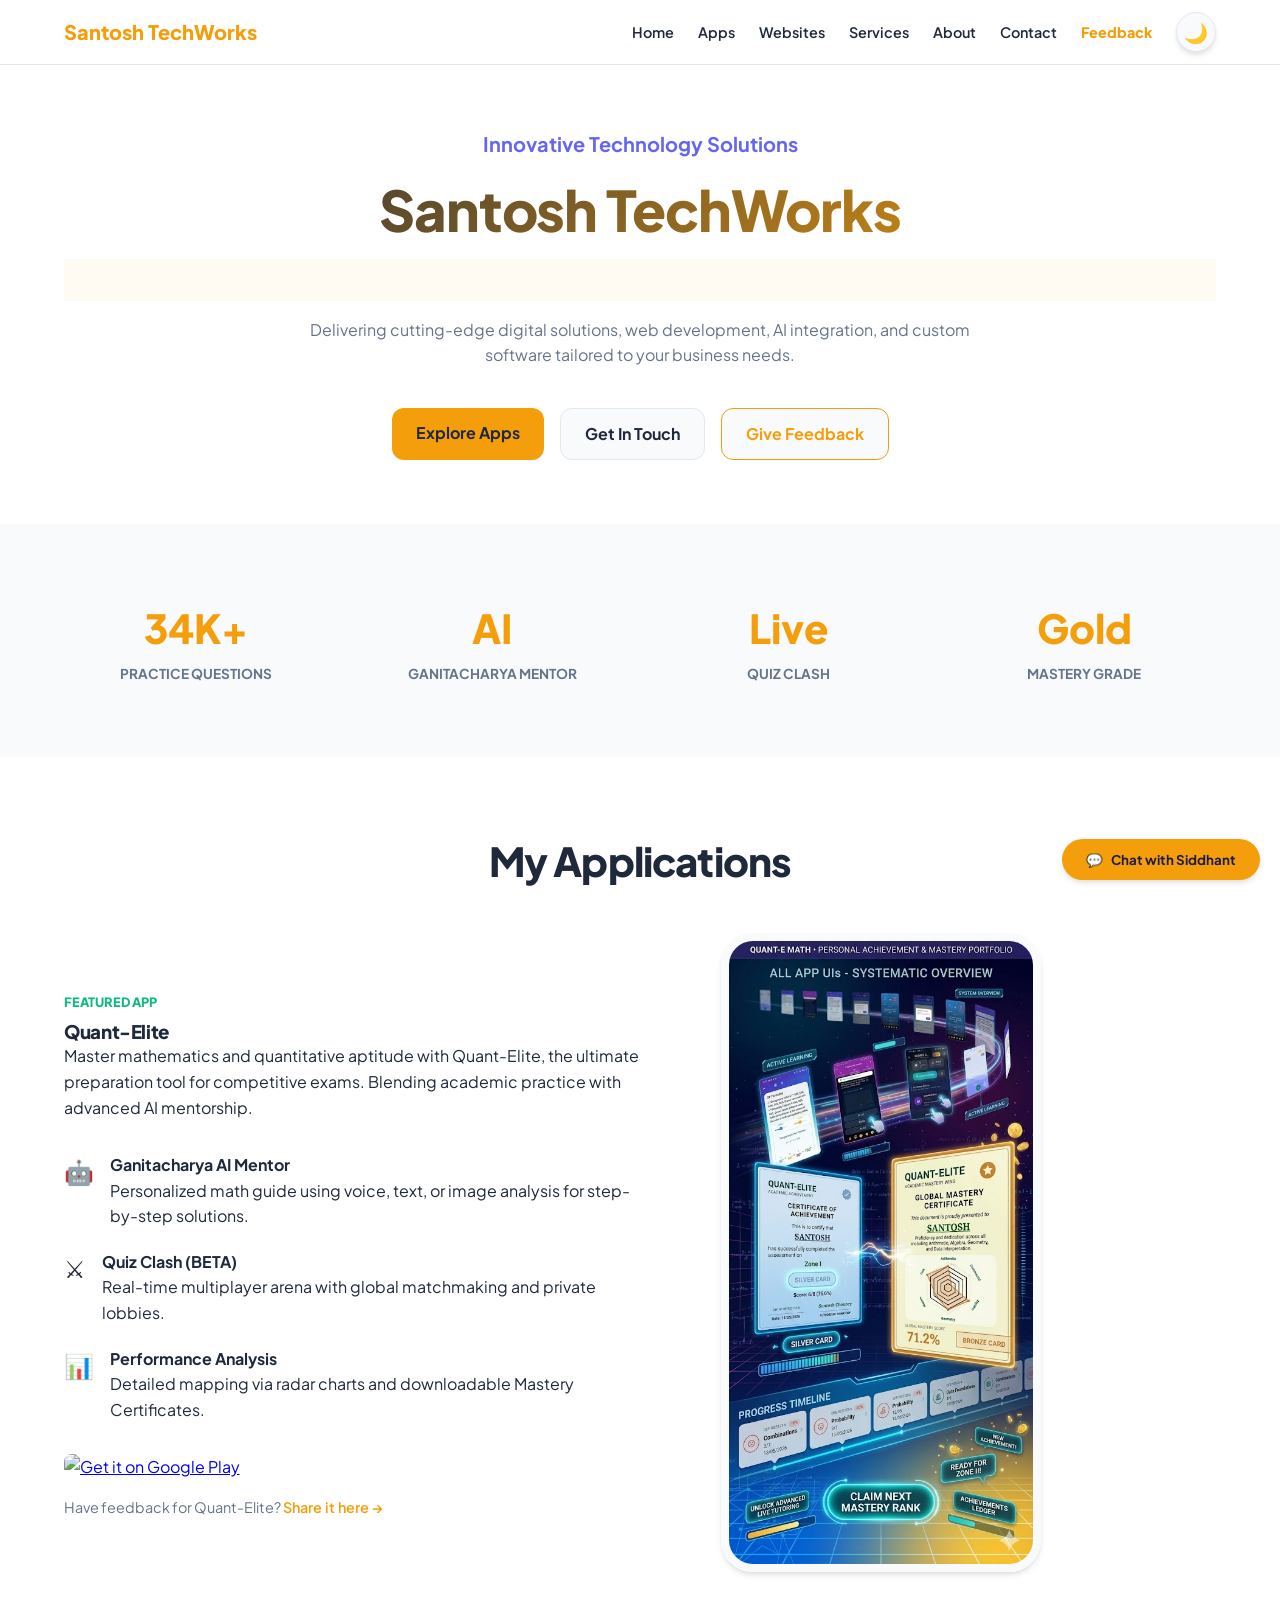
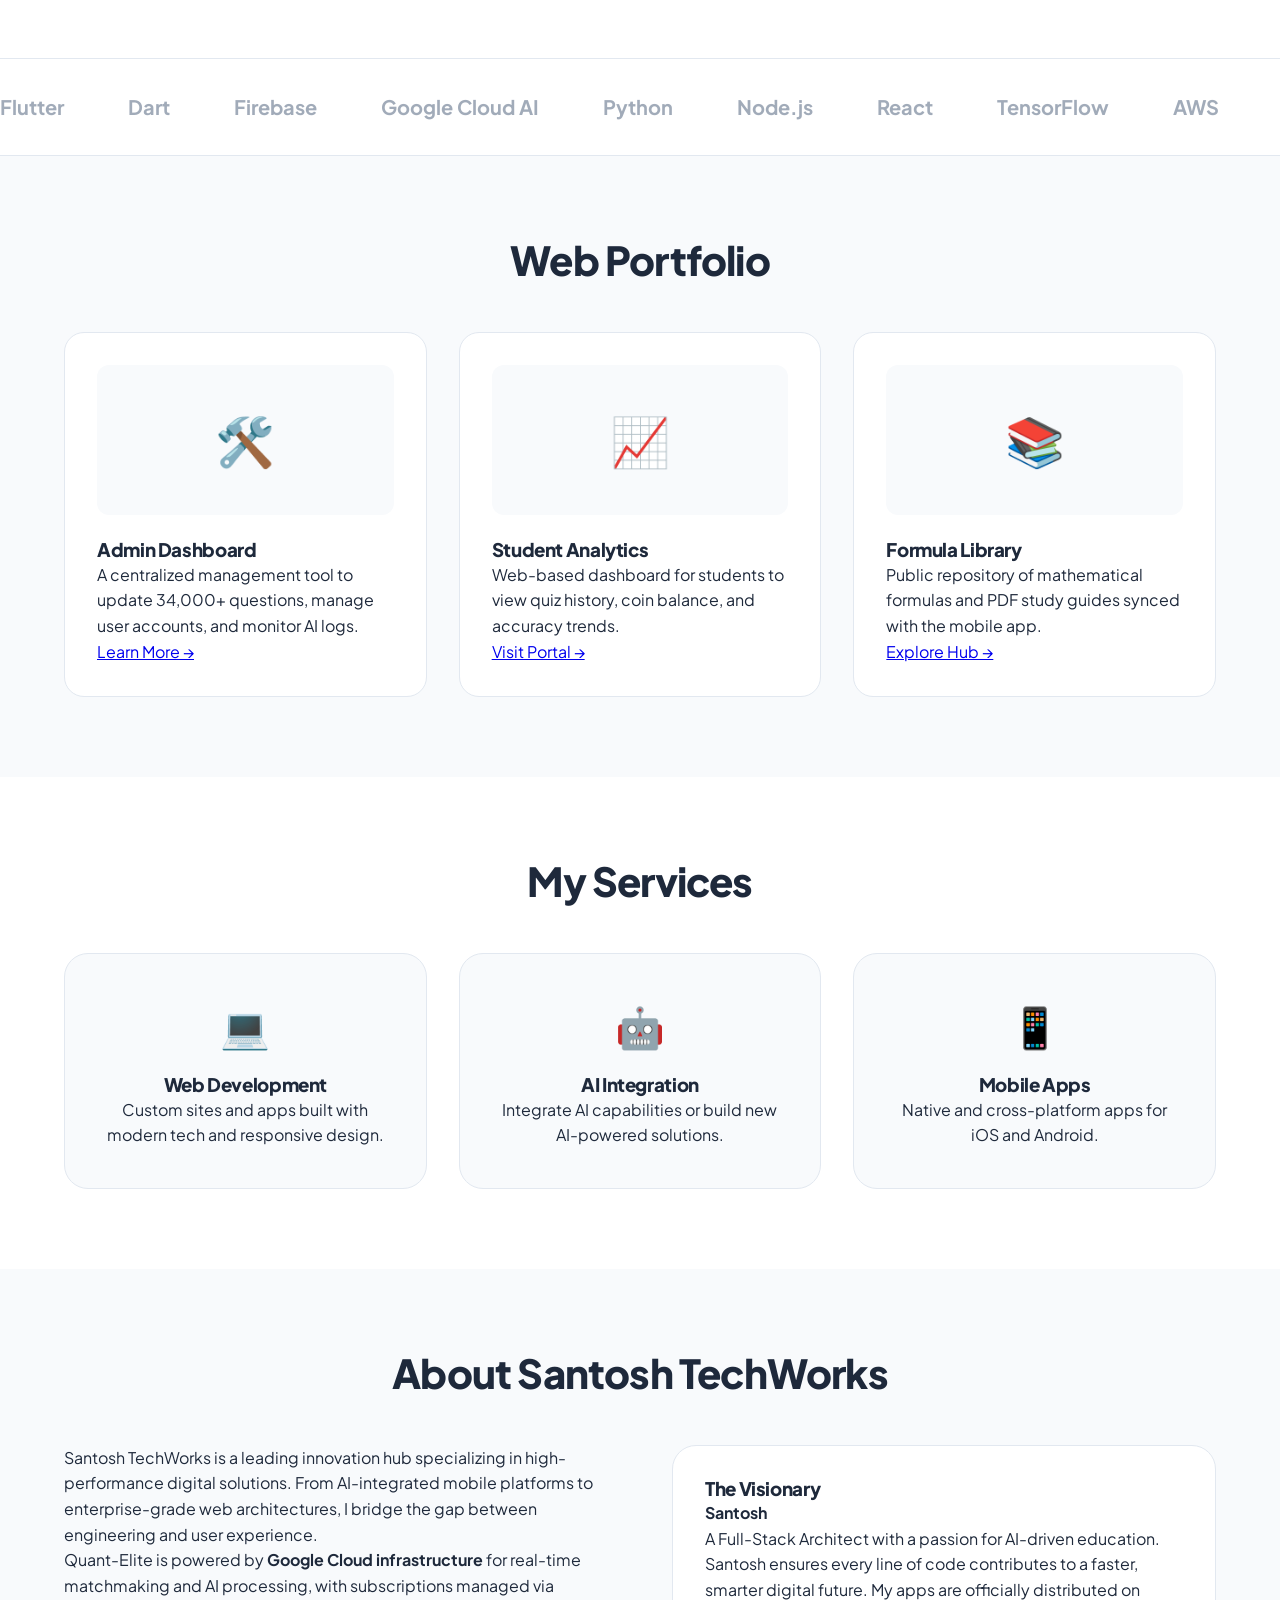
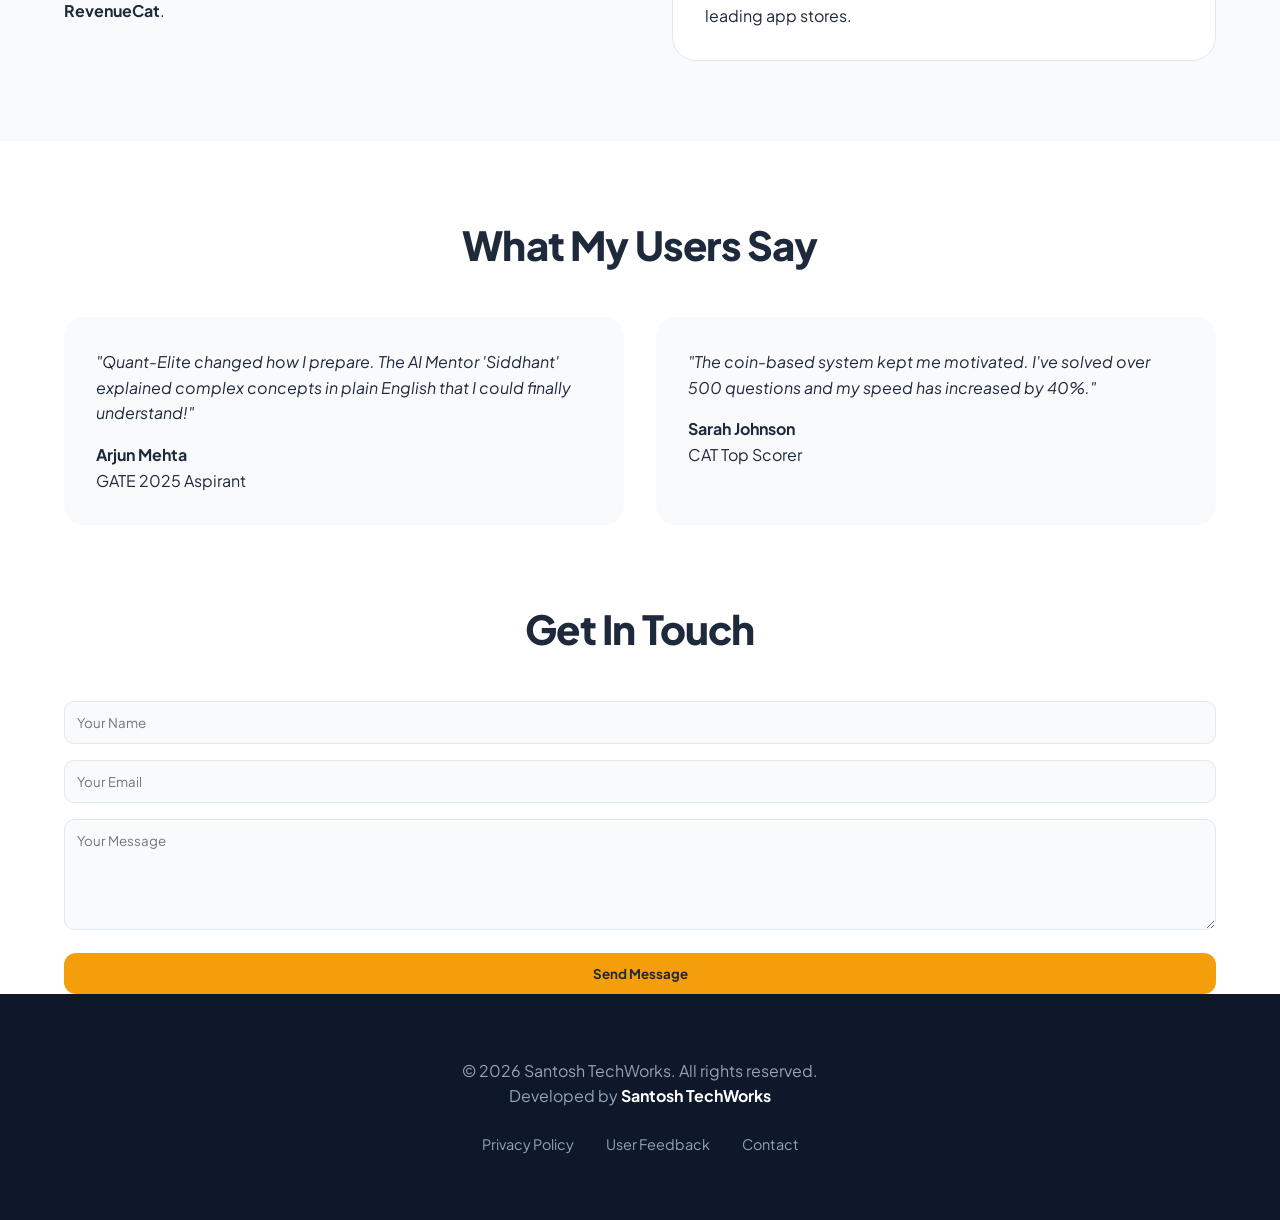
==== index.html @ beb2b7c5 "Update website content and installation guide" ====
<!DOCTYPE html>
<html lang="en" data-theme="light">
<head>
    <meta charset="UTF-8">
    <meta name="viewport" content="width=device-width, initial-scale=1.0">
    <meta name="description" content="Santosh Techworks presents Quant-Elite, an advanced AI-powered math quiz and learning platform.">
    <title>Santosh TechWorks | Quant-Elite Math Learning</title>
    <script type="application/ld+json">
    {
      "@context": "https://schema.org",
      "@type": "Organization",
      "name": "Santosh Techworks",
      "url": "https://theuniquedawg29-cloud.github.io/santosh-techworks-official/"
    }
    </script>
    <link rel="stylesheet" href="style.css">
    <link href="https://fonts.googleapis.com/css2?family=Plus+Jakarta+Sans:wght@400;600;700;800&display=swap" rel="stylesheet">
    <script type="text/javascript" src="https://cdn.jsdelivr.net/npm/@emailjs/browser@3/dist/email.min.js"></script>
</head>
<body>
    <!-- Navigation -->
    <nav class="navbar">
        <div class="container">
            <a href="#" class="logo">Santosh TechWorks</a>
            <ul class="nav-links">
                <li><a href="#home">Home</a></li>
                <li><a href="#apps">Apps</a></li>
                <li><a href="#web-projects">Websites</a></li>
                <li><a href="#features">Services</a></li>
                <li><a href="#about">About</a></li>
                <li><a href="#contact">Contact</a></li>
                <li><a href="feedback.html" style="color: var(--primary); font-weight: 800;">Feedback</a></li>
                <li>
                    <button id="theme-toggle" class="theme-toggle" aria-label="Toggle Theme">
                        <span id="theme-icon">🌙</span>
                    </button>
                </li>
            </ul>
            <button class="mobile-menu-btn" id="mobile-menu-btn" aria-label="Open Menu">
                <span></span>
                <span></span>
                <span></span>
            </button>
        </div>
    </nav>

    <!-- Mobile Navigation Overlay -->
    <div class="mobile-nav" id="mobile-nav">
        <button class="mobile-nav-close" id="mobile-nav-close">&times;</button>
        <ul class="mobile-nav-links">
            <li><a href="#home">Home</a></li>
            <li><a href="#apps">Apps</a></li>
            <li><a href="#web-projects">Websites</a></li>
            <li><a href="#features">Services</a></li>
            <li><a href="#about">About</a></li>
            <li><a href="#contact">Contact</a></li>
            <li><a href="feedback.html">Feedback</a></li>
        </ul>
    </div>

    <!-- Hero Section -->
    <section id="home" class="hero">
        <div class="container">
            <div class="hero-content">
                <p class="subtitle">Innovative Technology Solutions</p>
                <h1>Santosh TechWorks</h1>

                <div class="scrolling-text-container">
                    <div class="scrolling-text">SANTOSH TECHWORKS PRESENTS WITH LOVE • INNOVATION IN EVERY LINE OF CODE • AI-POWERED EDUCATION • </div>
                </div>

                <p class="description">Delivering cutting-edge digital solutions, web development, AI integration, and custom software tailored to your business needs.</p>

                <div class="cta-buttons">
                    <a href="#apps" class="btn btn-primary">Explore Apps</a>
                    <a href="#contact" class="btn btn-secondary">Get In Touch</a>
                    <a href="feedback.html" class="btn btn-secondary" style="border-color: var(--primary); color: var(--primary);">Give Feedback</a>
                </div>
            </div>
        </div>
    </section>

    <!-- Stats Bar -->
    <section class="stats-bar">
        <div class="container">
            <div class="stats-grid">
                <div class="stat-item">
                    <span class="stat-number">34K+</span>
                    <span class="stat-label">Practice Questions</span>
                </div>
                <div class="stat-item">
                    <span class="stat-number">AI</span>
                    <span class="stat-label">Ganitacharya Mentor</span>
                </div>
                <div class="stat-item">
                    <span class="stat-number">Live</span>
                    <span class="stat-label">Quiz Clash</span>
                </div>
                <div class="stat-item">
                    <span class="stat-number">Gold</span>
                    <span class="stat-label">Mastery Grade</span>
                </div>
            </div>
        </div>
    </section>

    <!-- Apps Section -->
    <section id="apps" class="apps">
        <div class="container">
            <h2>My Applications</h2>
            <div class="app-showcase">
                <div class="app-info">
                    <div class="app-tag">Featured App</div>
                    <h3>Quant-Elite</h3>
                    <p class="app-description">Master mathematics and quantitative aptitude with Quant-Elite, the ultimate preparation tool for competitive exams. Blending academic practice with advanced AI mentorship.</p>

                    <div class="app-features-list">
                        <div class="app-feature-item">
                            <span class="icon">🤖</span>
                            <div>
                                <strong>Ganitacharya AI Mentor</strong>
                                <p>Personalized math guide using voice, text, or image analysis for step-by-step solutions.</p>
                            </div>
                        </div>
                        <div class="app-feature-item">
                            <span class="icon">⚔️</span>
                            <div>
                                <strong>Quiz Clash (BETA)</strong>
                                <p>Real-time multiplayer arena with global matchmaking and private lobbies.</p>
                            </div>
                        </div>
                        <div class="app-feature-item">
                            <span class="icon">📊</span>
                            <div>
                                <strong>Performance Analysis</strong>
                                <p>Detailed mapping via radar charts and downloadable Mastery Certificates.</p>
                            </div>
                        </div>
                    </div>

                    <div class="download-buttons">
                        <a href="https://play.google.com/store/apps/details?id=com.santoshtechworks.quantelite" class="store-btn">
                            <img id="play-store-badge" src="https://upload.wikimedia.org/wikipedia/commons/7/78/Google_Play_Store_badge_EN.svg" alt="Get it on Google Play">
                        </a>
                    </div>
                    <p style="margin-top: 1rem; font-size: 0.9rem; color: var(--text-muted);">Have feedback for Quant-Elite? <a href="feedback.html" style="color: var(--primary); text-decoration: none; font-weight: 600;">Share it here &rarr;</a></p>
                </div>
                <div class="app-preview">
                    <img src="app-preview.jpeg" alt="Quant-Elite App Screenshot">
                </div>
            </div>
        </div>
    </section>

    <!-- Tech Stack Section (Scrolling) -->
    <section class="tech-stack">
        <div class="tech-track">
            <span>Flutter</span> <span>Dart</span> <span>Firebase</span> <span>Google Cloud AI</span> <span>Python</span> <span>Node.js</span> <span>React</span> <span>TensorFlow</span> <span>AWS</span> <span>Docker</span>
            <span>Flutter</span> <span>Dart</span> <span>Firebase</span> <span>Google Cloud AI</span> <span>Python</span> <span>Node.js</span> <span>React</span> <span>TensorFlow</span> <span>AWS</span> <span>Docker</span>
        </div>
    </section>

    <!-- Web Projects Section -->
    <section id="web-projects" class="web-projects">
        <div class="container">
            <h2>Web Portfolio</h2>
            <div class="projects-grid">
                <div class="project-card">
                    <div class="project-image"><div class="placeholder-img">🛠️</div></div>
                    <h3>Admin Dashboard</h3>
                    <p>A centralized management tool to update 34,000+ questions, manage user accounts, and monitor AI logs.</p>
                    <a href="admin.html" class="btn-link">Learn More →</a>
                </div>
                <div class="project-card">
                    <div class="project-image"><div class="placeholder-img">📈</div></div>
                    <h3>Student Analytics</h3>
                    <p>Web-based dashboard for students to view quiz history, coin balance, and accuracy trends.</p>
                    <a href="analytics.html" class="btn-link">Visit Portal →</a>
                </div>
                <div class="project-card">
                    <div class="project-image"><div class="placeholder-img">📚</div></div>
                    <h3>Formula Library</h3>
                    <p>Public repository of mathematical formulas and PDF study guides synced with the mobile app.</p>
                    <a href="library.html" class="btn-link">Explore Hub →</a>
                </div>
            </div>
        </div>
    </section>

    <!-- Features Section -->
    <section id="features" class="features">
        <div class="container">
            <h2>My Services</h2>
            <div class="features-grid">
                <div class="feature-card">
                    <div class="feature-icon">💻</div>
                    <h3>Web Development</h3>
                    <p>Custom sites and apps built with modern tech and responsive design.</p>
                </div>
                <div class="feature-card">
                    <div class="feature-icon">🤖</div>
                    <h3>AI Integration</h3>
                    <p>Integrate AI capabilities or build new AI-powered solutions.</p>
                </div>
                <div class="feature-card">
                    <div class="feature-icon">📱</div>
                    <h3>Mobile Apps</h3>
                    <p>Native and cross-platform apps for iOS and Android.</p>
                </div>
            </div>
        </div>
    </section>

    <!-- About Section -->
    <section id="about" class="about">
        <div class="container">
            <h2>About Santosh TechWorks</h2>
            <div class="about-content">
                <div class="about-text">
                    <p>Santosh TechWorks is a leading innovation hub specializing in high-performance digital solutions. From AI-integrated mobile platforms to enterprise-grade web architectures, I bridge the gap between engineering and user experience.</p>
                    <p>Quant-Elite is powered by <strong>Google Cloud infrastructure</strong> for real-time matchmaking and AI processing, with subscriptions managed via <strong>RevenueCat</strong>.</p>
                </div>
                <div class="developer-section">
                    <h3>The Visionary</h3>
                    <strong>Santosh</strong>
                    <p>A Full-Stack Architect with a passion for AI-driven education. Santosh ensures every line of code contributes to a faster, smarter digital future. My apps are officially distributed on leading app stores.</p>
                </div>
            </div>
        </div>
    </section>

    <!-- Testimonials Section -->
    <section class="testimonials">
        <div class="container">
            <h2>What My Users Say</h2>
            <div class="testimonial-grid">
                <div class="testimonial-card">
                    <p>"Quant-Elite changed how I prepare. The AI Mentor 'Siddhant' explained complex concepts in plain English that I could finally understand!"</p>
                    <div class="user-info">
                        <strong>Arjun Mehta</strong>
                        <span>GATE 2025 Aspirant</span>
                    </div>
                </div>
                <div class="testimonial-card">
                    <p>"The coin-based system kept me motivated. I've solved over 500 questions and my speed has increased by 40%."</p>
                    <div class="user-info">
                        <strong>Sarah Johnson</strong>
                        <span>CAT Top Scorer</span>
                    </div>
                </div>
            </div>
        </div>
    </section>

    <!-- Contact Section -->
    <section id="contact" class="contact">
        <div class="container">
            <h2>Get In Touch</h2>
            <form class="contact-form" action="https://formspree.io/f/theuniquedawg29@gmail.com" method="POST" id="contact-form">
                <div class="form-group" style="margin-bottom: 1rem;">
                    <input type="text" name="name" placeholder="Your Name" required style="width: 100%; padding: 0.75rem; border-radius: 10px; border: 1px solid var(--border); background: var(--bg-card); color: var(--text-main);">
                </div>
                <div class="form-group" style="margin-bottom: 1rem;">
                    <input type="email" name="_replyto" placeholder="Your Email" required style="width: 100%; padding: 0.75rem; border-radius: 10px; border: 1px solid var(--border); background: var(--bg-card); color: var(--text-main);">
                </div>
                <div class="form-group" style="margin-bottom: 1rem;">
                    <textarea name="message" placeholder="Your Message" rows="5" required style="width: 100%; padding: 0.75rem; border-radius: 10px; border: 1px solid var(--border); background: var(--bg-card); color: var(--text-main);"></textarea>
                </div>
                <button type="submit" class="btn btn-primary" style="width: 100%;">Send Message</button>
            </form>
            <p class="form-message" id="formMessage"></p>
        </div>
    </section>

    <!-- Footer -->
    <footer class="footer">
        <div class="container">
            <p>&copy; 2026 Santosh TechWorks. All rights reserved.</p>
            <p>Developed by <strong>Santosh TechWorks</strong></p>
            <div class="footer-links">
                <a href="privacy.html">Privacy Policy</a>
                <a href="feedback.html">User Feedback</a>
                <a href="#contact">Contact</a>
            </div>
        </div>
    </footer>

    <!-- Chatbot UI -->
    <div id="chatbot-container" class="chatbot-container">
        <div id="chatbot-window" class="chatbot-window">
            <div class="chatbot-header">
                <strong>Siddhant (AI Manager)</strong>
                <button onclick="toggleChatbot()" style="background: none; border: none; color: inherit; cursor: pointer; font-size: 1.5rem;">&times;</button>
            </div>
            <div id="chat-messages" class="chat-messages">
                <div class="message bot-msg">
                    <strong>नमस्ते! मैं सिद्धांत हूँ।</strong> 🙏<br>
                    Welcome to Santosh TechWorks. Need help with Quant-Elite?
                </div>
            </div>
            <div class="chat-input-area">
                <input type="text" id="chat-input" placeholder="Type a message..." onkeypress="handleChatKey(event)">
                <button onclick="sendChatMessage()" class="btn btn-primary" style="padding: 0.5rem 1rem;">➤</button>
            </div>
        </div>
        <button id="chatbot-toggle" class="chatbot-toggle" onclick="toggleChatbot()">
            <span>💬</span> Chat with Siddhant
        </button>
    </div>

    <script type="module" src="firebase-config.js"></script>
    <script src="script.js"></script>
</body>
</html>
---- style.css ----
:root {
    /* Standard Colors */
    --primary: #f59e0b; /* Amber 500 */
    --primary-dark: #d97706;
    --secondary: #10b981; /* Emerald 500 */
    --accent: #6366f1; /* Indigo 500 */

    /* Light Mode Variables (Default) */
    --bg-body: #ffffff;
    --bg-card: #f8fafc;
    --bg-nav: rgba(255, 255, 255, 0.8);
    --bg-footer: #0f172a;
    --text-main: #1e293b;
    --text-muted: #64748b;
    --border: #e2e8f0;
    --shadow: 0 4px 6px -1px rgba(0, 0, 0, 0.1), 0 2px 4px -1px rgba(0, 0, 0, 0.06);
    --glass-bg: rgba(255, 255, 255, 0.7);
    --glass-border: rgba(255, 255, 255, 0.3);
}

[data-theme="dark"] {
    --bg-body: #0f172a;
    --bg-card: #1e293b;
    --bg-nav: rgba(15, 23, 42, 0.8);
    --bg-footer: #020617;
    --text-main: #f1f5f9;
    --text-muted: #94a3b8;
    --border: #334155;
    --shadow: 0 10px 15px -3px rgba(0, 0, 0, 0.3);
    --glass-bg: rgba(30, 41, 59, 0.7);
    --glass-border: rgba(255, 255, 255, 0.1);
}

* {
    margin: 0;
    padding: 0;
    box-sizing: border-box;
    font-family: 'Plus Jakarta Sans', system-ui, -apple-system, sans-serif;
    transition: background-color 0.3s, color 0.3s, border-color 0.3s;
}

body {
    background-color: var(--bg-body);
    color: var(--text-main);
    line-height: 1.6;
    overflow-x: hidden;
}

.container {
    max-width: 1200px;
    margin: 0 auto;
    padding: 0 1.5rem;
}

/* Typography Refinement */
h1, h2, h3 {
    font-weight: 800;
    letter-spacing: -0.02em;
    line-height: 1.2;
}

h2 {
    font-size: 2.5rem;
    margin-bottom: 3rem;
    text-align: center;
}

/* Theme Toggle Button */
.theme-toggle {
    background: var(--bg-card);
    border: 1px solid var(--border);
    color: var(--text-main);
    padding: 0.5rem;
    border-radius: 50%;
    cursor: pointer;
    width: 40px;
    height: 40px;
    display: flex;
    align-items: center;
    justify-content: center;
    font-size: 1.2rem;
    box-shadow: var(--shadow);
}

/* Navbar */
.navbar {
    position: fixed;
    top: 0;
    width: 100%;
    z-index: 1000;
    background: var(--bg-nav);
    backdrop-filter: blur(12px);
    -webkit-backdrop-filter: blur(12px);
    border-bottom: 1px solid var(--border);
    padding: 0.75rem 0;
}

.navbar .container {
    display: flex;
    justify-content: space-between;
    align-items: center;
}

.logo {
    font-size: 1.25rem;
    font-weight: 800;
    color: var(--primary);
    text-decoration: none;
}

.nav-links {
    display: flex;
    gap: 1.5rem;
    list-style: none;
    align-items: center;
}

.nav-links a {
    text-decoration: none;
    color: var(--text-main);
    font-weight: 600;
    font-size: 0.9rem;
}

.nav-links a:hover {
    color: var(--primary);
}

/* Mobile Menu Button */
.mobile-menu-btn {
    display: none;
    background: none;
    border: none;
    cursor: pointer;
    padding: 0.5rem;
    z-index: 1001;
    flex-direction: column;
    gap: 6px;
}

.mobile-menu-btn span {
    display: block;
    width: 25px;
    height: 2px;
    background-color: var(--text-main);
    transition: 0.3s;
}

/* Mobile Nav Overlay */
.mobile-nav {
    position: fixed;
    top: 0;
    right: -100%;
    width: 100%;
    height: 100vh;
    background: var(--bg-body);
    z-index: 2000;
    display: flex;
    flex-direction: column;
    align-items: center;
    justify-content: center;
    transition: 0.4s cubic-bezier(0.16, 1, 0.3, 1);
}

.mobile-nav.active {
    right: 0;
}

.mobile-nav-close {
    position: absolute;
    top: 20px;
    right: 20px;
    background: none;
    border: none;
    font-size: 2.5rem;
    color: var(--text-main);
    cursor: pointer;
}

.mobile-nav-links {
    list-style: none;
    text-align: center;
}

.mobile-nav-links li {
    margin: 1.5rem 0;
}

.mobile-nav-links a {
    text-decoration: none;
    color: var(--text-main);
    font-size: 1.5rem;
    font-weight: 800;
    transition: color 0.3s;
}

.mobile-nav-links a:hover {
    color: var(--primary);
}

/* Hero Section */
.hero {
    padding: 8rem 0 4rem;
    text-align: center;
    position: relative;
    overflow: hidden;
}

.hero-content h1 {
    font-size: 3.5rem;
    margin-bottom: 1rem;
    background: linear-gradient(135deg, var(--text-main), var(--primary));
    -webkit-background-clip: text;
    -webkit-text-fill-color: transparent;
}

.scrolling-text-container {
    width: 100%;
    overflow: hidden;
    white-space: nowrap;
    margin: 1rem 0;
    padding: 0.5rem 0;
    background: rgba(245, 158, 11, 0.05);
}

.scrolling-text {
    display: inline-block;
    font-weight: 800;
    font-size: 0.9rem;
    color: var(--primary);
    letter-spacing: 0.2em;
    animation: scroll-left 20s linear infinite;
    padding-left: 100%;
}

@keyframes scroll-left {
    from { transform: translateX(0); }
    to { transform: translateX(-100%); }
}

.subtitle {
    font-size: 1.25rem;
    font-weight: 700;
    color: var(--accent);
    margin-bottom: 1rem;
}

.description {
    max-width: 700px;
    margin: 0 auto 2.5rem;
    color: var(--text-muted);
}

.cta-buttons {
    display: flex;
    gap: 1rem;
    justify-content: center;
}

.btn {
    padding: 0.75rem 1.5rem;
    border-radius: 12px;
    font-weight: 700;
    text-decoration: none;
    transition: all 0.2s;
    cursor: pointer;
    border: none;
}

.btn-primary { background: var(--primary); color: #1e293b; }
.btn-primary:hover { transform: translateY(-2px); box-shadow: 0 4px 12px rgba(245, 158, 11, 0.3); }
.btn-secondary { background: var(--bg-card); color: var(--text-main); border: 1px solid var(--border); }

/* Stats Bar */
.stats-bar {
    padding: 3rem 0;
    background: var(--bg-card);
}

.stats-grid {
    display: grid;
    grid-template-columns: repeat(auto-fit, minmax(200px, 1fr));
    gap: 2rem;
}

.stat-item {
    text-align: center;
    padding: 1.5rem;
}

.stat-number {
    display: block;
    font-size: 2.5rem;
    font-weight: 800;
    color: var(--primary);
}

.stat-label {
    font-size: 0.85rem;
    font-weight: 700;
    color: var(--text-muted);
    text-transform: uppercase;
}

/* Apps Section */
.apps { padding: 5rem 0; }

.app-showcase {
    display: grid;
    grid-template-columns: 1.2fr 1fr;
    gap: 4rem;
    align-items: center;
}

.app-tag {
    color: var(--secondary);
    font-weight: 800;
    text-transform: uppercase;
    font-size: 0.8rem;
    margin-bottom: 0.5rem;
}

.app-features-list {
    display: grid;
    gap: 1.25rem;
    margin: 2rem 0;
}

.app-feature-item {
    display: flex;
    gap: 1rem;
    align-items: flex-start;
}

.app-feature-item .icon { font-size: 1.5rem; }

.download-buttons {
    display: flex;
    gap: 1rem;
    flex-wrap: wrap;
}

.store-btn img {
    height: 40px;
    transition: transform 0.3s ease, filter 0.3s ease;
    border-radius: 8px;
}

.store-btn:hover img {
    transform: scale(1.05);
    filter: brightness(1.1);
}

[data-theme="dark"] .store-btn img {
    border: 1px solid rgba(255, 255, 255, 0.1);
    box-shadow: 0 0 15px rgba(245, 158, 11, 0.1);
}

.app-preview img {
    width: 100%;
    max-width: 320px;
    border-radius: 32px;
    box-shadow: var(--shadow);
    border: 8px solid var(--bg-card);
}

/* Web Projects Section */
.web-projects { padding: 5rem 0; background: var(--bg-card); }

.projects-grid {
    display: grid;
    grid-template-columns: repeat(auto-fit, minmax(300px, 1fr));
    gap: 2rem;
}

.project-card {
    background: var(--bg-body);
    padding: 2rem;
    border-radius: 20px;
    border: 1px solid var(--border);
    transition: transform 0.3s;
}

.project-card:hover { transform: translateY(-5px); }

.project-image .placeholder-img {
    height: 150px;
    background: var(--bg-card);
    display: flex;
    align-items: center;
    justify-content: center;
    font-size: 3rem;
    border-radius: 12px;
    margin-bottom: 1.5rem;
}

/* Services */
.features { padding: 5rem 0; }

.features-grid {
    display: grid;
    grid-template-columns: repeat(auto-fit, minmax(250px, 1fr));
    gap: 2rem;
}

.feature-card {
    padding: 2.5rem;
    background: var(--bg-card);
    border-radius: 24px;
    text-align: center;
    border: 1px solid var(--border);
}

.feature-icon { font-size: 2.5rem; margin-bottom: 1rem; }

/* Tech Stack Scroll */
.tech-stack {
    padding: 2rem 0;
    overflow: hidden;
    background: var(--bg-body);
    border-top: 1px solid var(--border);
    border-bottom: 1px solid var(--border);
}

.tech-track {
    display: flex;
    gap: 4rem;
    animation: tech-scroll 40s linear infinite;
    width: max-content;
}

.tech-track span {
    font-size: 1.25rem;
    font-weight: 700;
    color: var(--text-muted);
    opacity: 0.6;
}

@keyframes tech-scroll {
    from { transform: translateX(0); }
    to { transform: translateX(-50%); }
}

/* About Section */
.about { padding: 5rem 0; background: var(--bg-card); }

.about-content {
    display: grid;
    grid-template-columns: 1fr 1fr;
    gap: 4rem;
}

.developer-section {
    padding: 2rem;
    background: var(--bg-body);
    border-radius: 24px;
    border: 1px solid var(--border);
}

/* Testimonials */
.testimonials { padding: 5rem 0; }

.testimonial-grid {
    display: grid;
    grid-template-columns: repeat(auto-fit, minmax(300px, 1fr));
    gap: 2rem;
}

.testimonial-card {
    padding: 2rem;
    background: var(--bg-card);
    border-radius: 20px;
    font-style: italic;
}

.user-info { margin-top: 1rem; font-style: normal; display: flex; flex-direction: column; }

/* Footer */
.footer {
    padding: 4rem 0;
    background: var(--bg-footer);
    color: #94a3b8;
    text-align: center;
}

.footer strong { color: #fff; }

.footer-links {
    margin-top: 1.5rem;
    display: flex;
    justify-content: center;
    gap: 2rem;
}

.footer-links a { color: #94a3b8; text-decoration: none; font-size: 0.9rem; }

/* Responsive */
@media (max-width: 968px) {
    .app-showcase, .about-content { grid-template-columns: 1fr; text-align: center; }
    .hero-content h1 { font-size: 2.5rem; }
    .download-buttons { justify-content: center; }
    .nav-links { display: none; }
    .mobile-menu-btn { display: flex; }
}

@media (max-width: 640px) {
    h2 { font-size: 2rem; }
    .nav-links { display: none; } /* Mobile menu needed */
}

/* Chatbot styles remain consistent but refined */
.chatbot-container { position: fixed; bottom: 20px; right: 20px; z-index: 2000; }
.chatbot-toggle {
    background: var(--primary);
    color: #1e1b4b;
    border: none;
    padding: 0.75rem 1.5rem;
    border-radius: 50px;
    display: flex;
    align-items: center;
    gap: 0.5rem;
    cursor: pointer;
    box-shadow: var(--shadow);
    font-weight: 700;
}
.chatbot-window {
    display: none;
    flex-direction: column;
    width: 350px;
    height: 500px;
    background: var(--bg-body);
    border: 1px solid var(--border);
    border-radius: 20px;
    box-shadow: var(--shadow);
    overflow: hidden;
}
.chatbot-header { background: var(--primary); color: #1e1b4b; padding: 1rem; display: flex; justify-content: space-between; align-items: center; }
.chat-messages { flex: 1; padding: 1rem; overflow-y: auto; display: flex; flex-direction: column; gap: 0.75rem; }
.message { padding: 0.75rem 1rem; border-radius: 15px; max-width: 85%; font-size: 0.9rem; }
.bot-msg { background: var(--bg-card); align-self: flex-start; }
.user-msg { background: var(--primary); color: #1e1b4b; align-self: flex-end; }
.chat-input-area { padding: 1rem; display: flex; gap: 0.5rem; border-top: 1px solid var(--border); }
.chat-input-area input { flex: 1; border: 1px solid var(--border); padding: 0.5rem; border-radius: 10px; background: var(--bg-card); color: var(--text-main); }
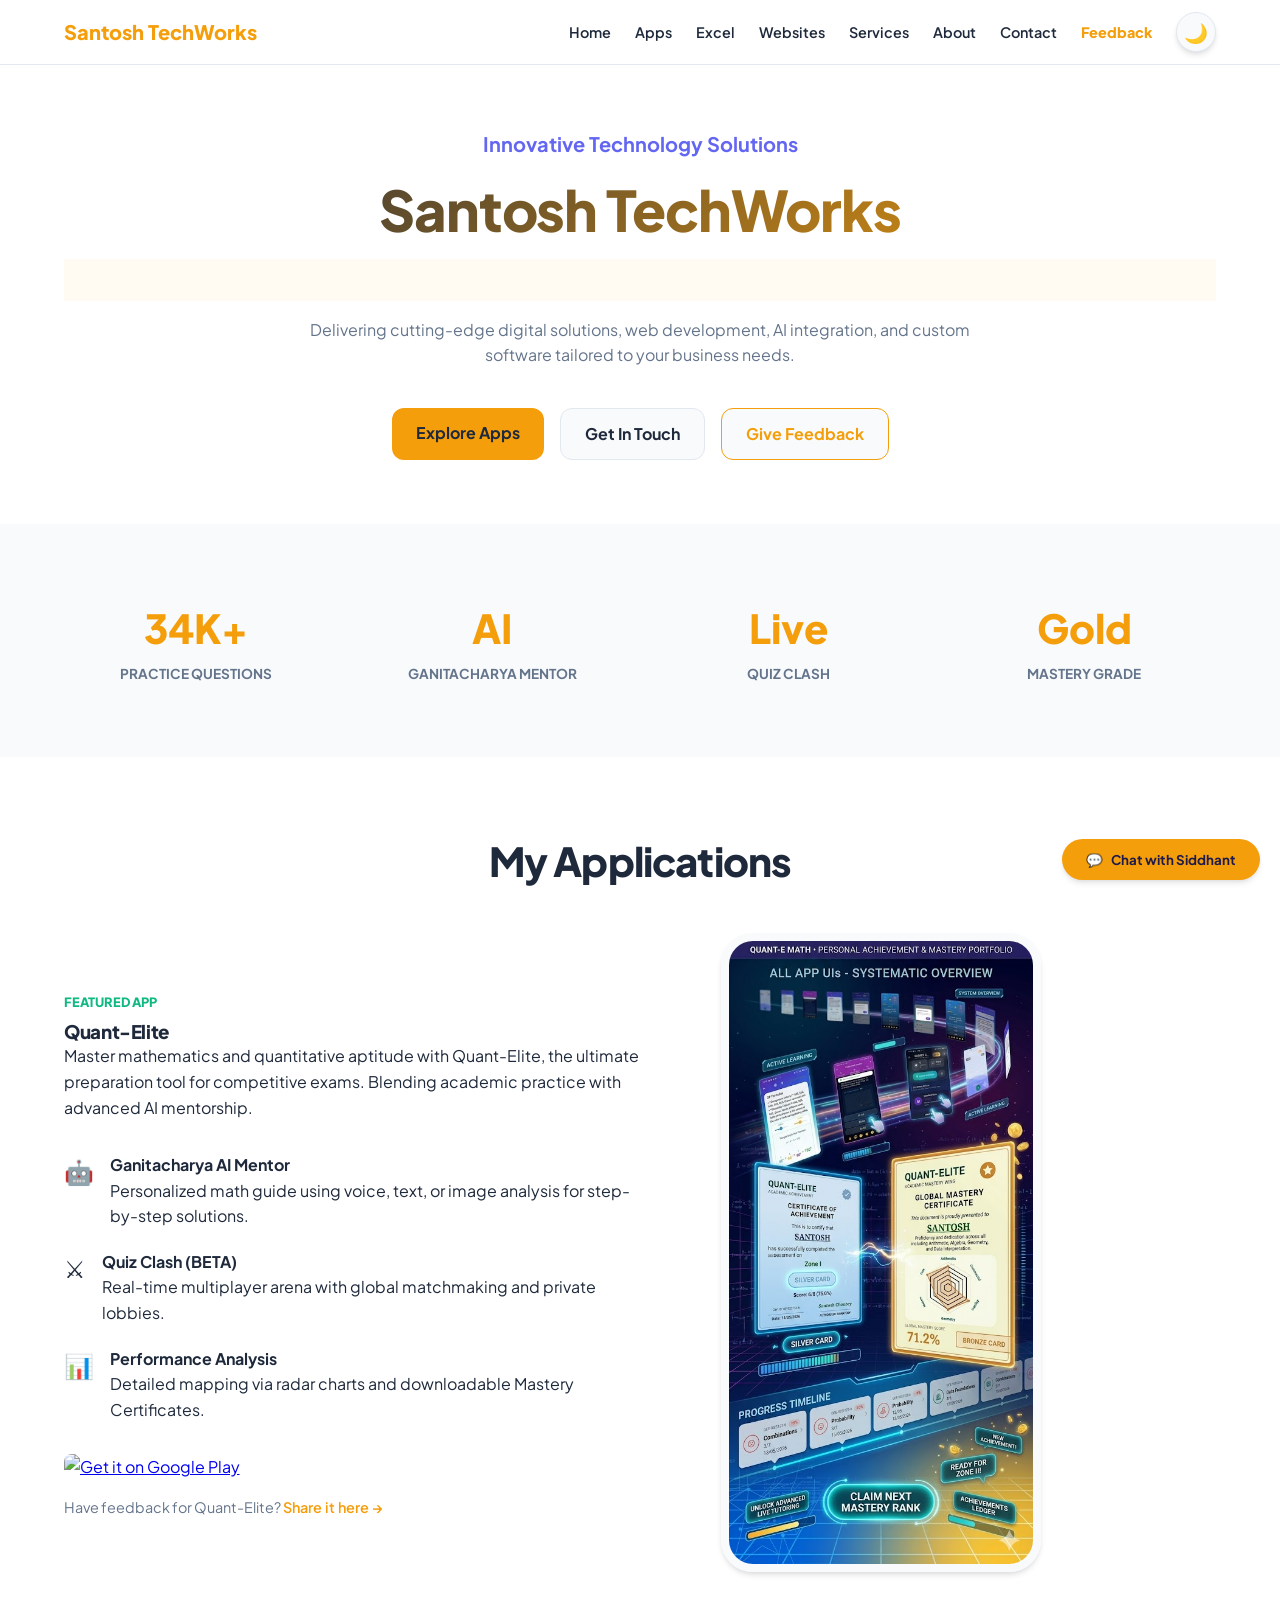
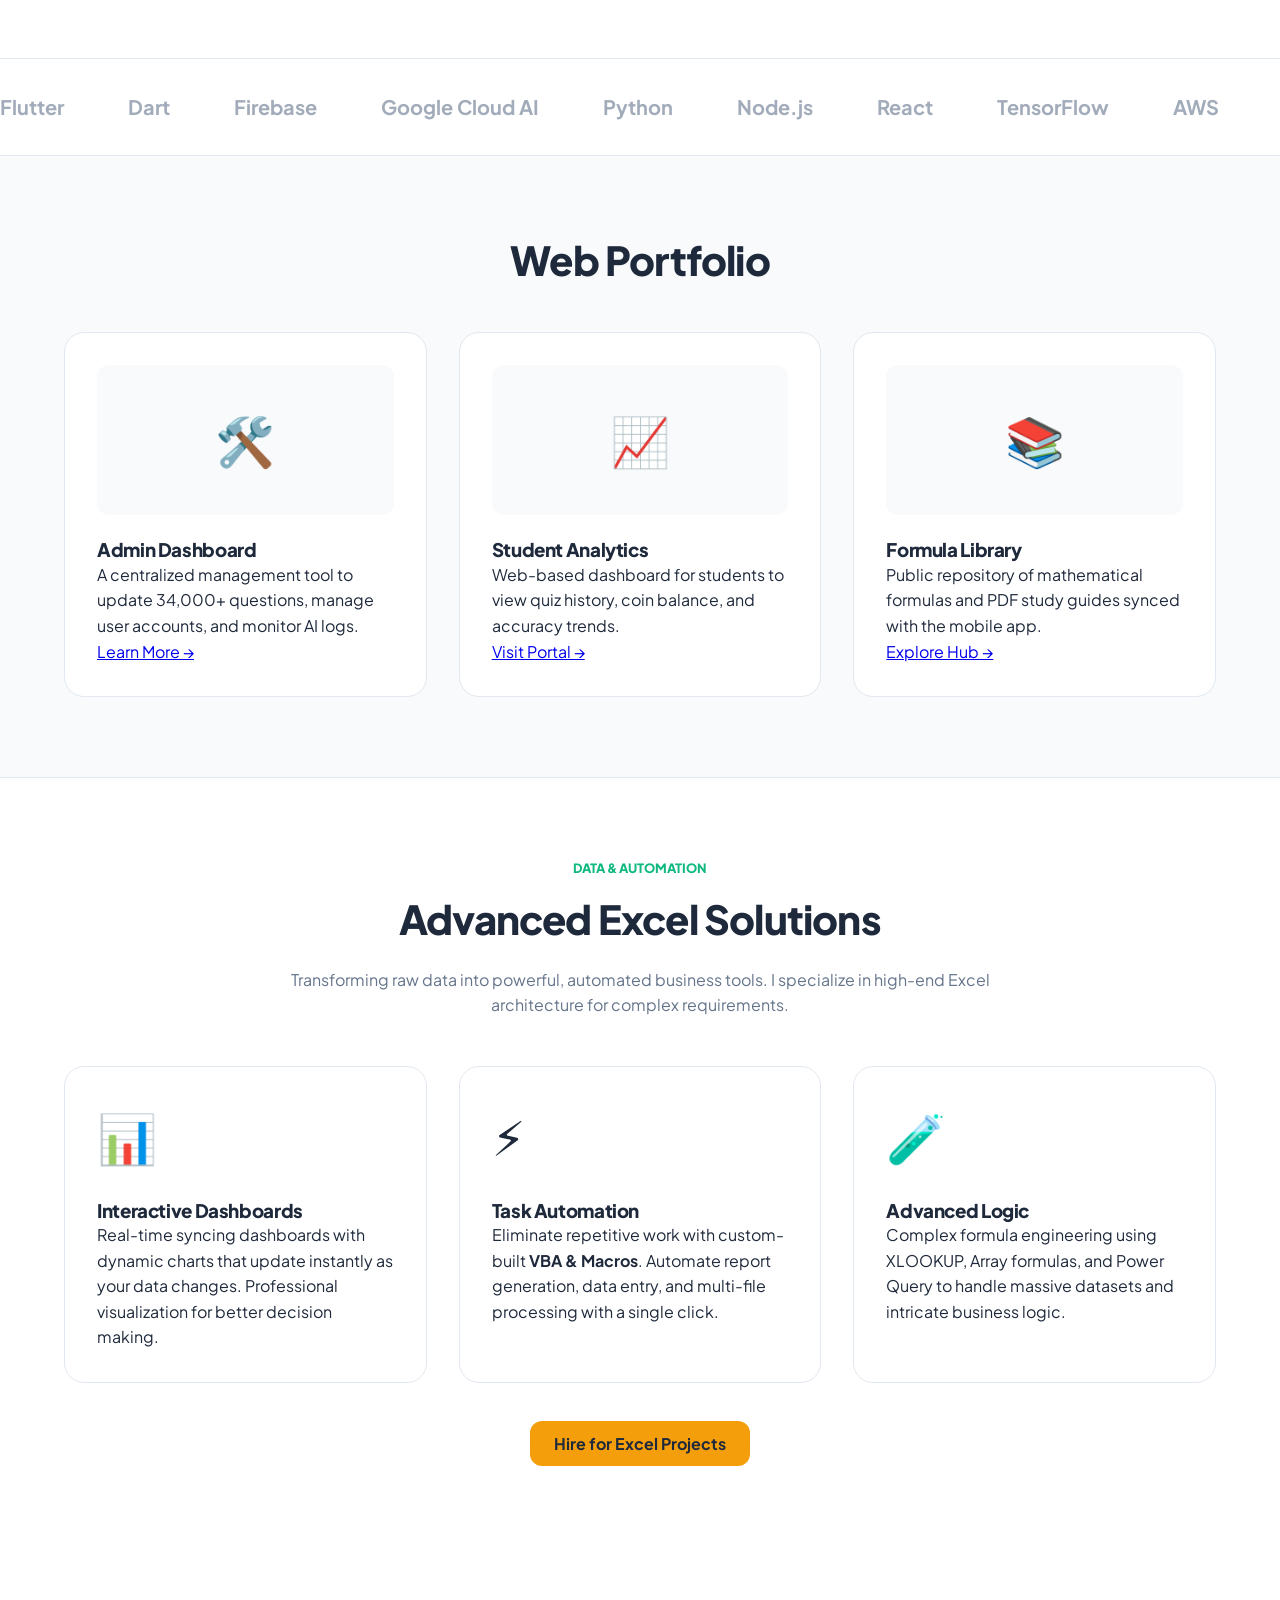
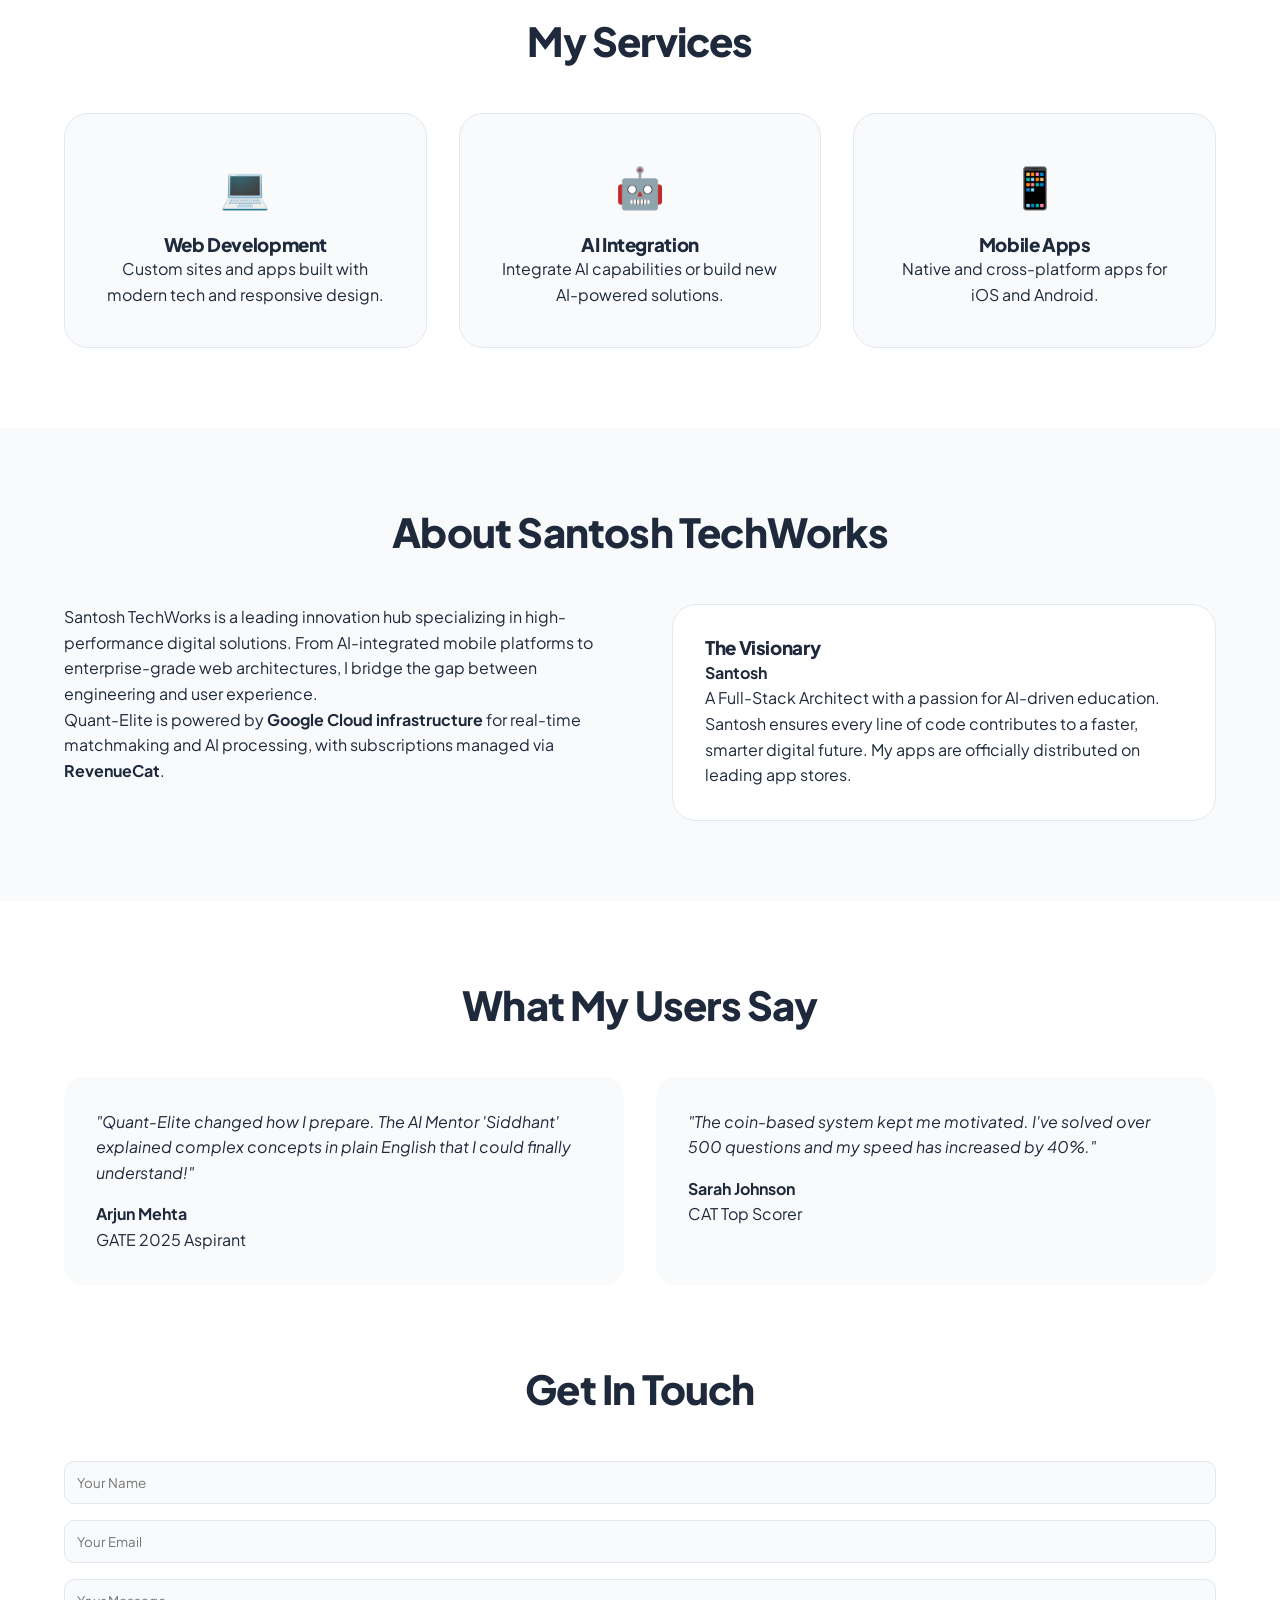
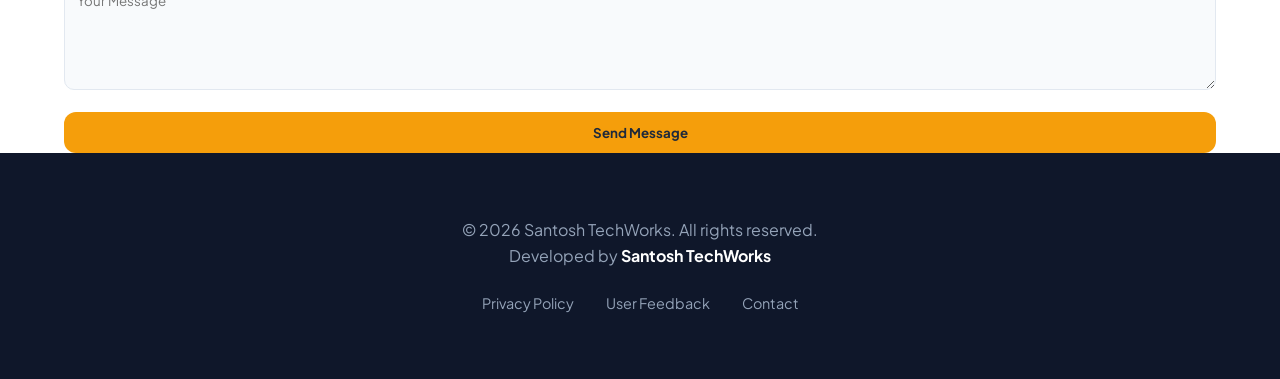
==== commit 14663b5a: "Update website content and installation guide" ====
--- a/index.html
+++ b/index.html
@@ -25,6 +25,7 @@
             <ul class="nav-links">
                 <li><a href="#home">Home</a></li>
                 <li><a href="#apps">Apps</a></li>
+                <li><a href="#excel">Excel</a></li>
                 <li><a href="#web-projects">Websites</a></li>
                 <li><a href="#features">Services</a></li>
                 <li><a href="#about">About</a></li>
@@ -50,6 +51,7 @@
         <ul class="mobile-nav-links">
             <li><a href="#home">Home</a></li>
             <li><a href="#apps">Apps</a></li>
+            <li><a href="#excel">Excel Solutions</a></li>
             <li><a href="#web-projects">Websites</a></li>
             <li><a href="#features">Services</a></li>
             <li><a href="#about">About</a></li>
@@ -187,6 +189,37 @@
         </div>
     </section>
 
+    <!-- Excel Solutions Section -->
+    <section id="excel" class="web-projects" style="background: var(--bg-body); border-top: 1px solid var(--border);">
+        <div class="container">
+            <div class="app-tag" style="text-align: center; display: block; margin-bottom: 1rem;">Data & Automation</div>
+            <h2 style="margin-bottom: 1.5rem;">Advanced Excel Solutions</h2>
+            <p class="description" style="text-align: center; margin-bottom: 3rem;">Transforming raw data into powerful, automated business tools. I specialize in high-end Excel architecture for complex requirements.</p>
+
+            <div class="projects-grid">
+                <div class="project-card">
+                    <div class="feature-icon" style="font-size: 3rem; margin-bottom: 1.5rem;">📊</div>
+                    <h3>Interactive Dashboards</h3>
+                    <p>Real-time syncing dashboards with dynamic charts that update instantly as your data changes. Professional visualization for better decision making.</p>
+                </div>
+                <div class="project-card">
+                    <div class="feature-icon" style="font-size: 3rem; margin-bottom: 1.5rem;">⚡</div>
+                    <h3>Task Automation</h3>
+                    <p>Eliminate repetitive work with custom-built <strong>VBA & Macros</strong>. Automate report generation, data entry, and multi-file processing with a single click.</p>
+                </div>
+                <div class="project-card">
+                    <div class="feature-icon" style="font-size: 3rem; margin-bottom: 1.5rem;">🧪</div>
+                    <h3>Advanced Logic</h3>
+                    <p>Complex formula engineering using XLOOKUP, Array formulas, and Power Query to handle massive datasets and intricate business logic.</p>
+                </div>
+            </div>
+
+            <div style="text-align: center; margin-top: 3rem;">
+                <a href="#contact" class="btn btn-primary">Hire for Excel Projects</a>
+            </div>
+        </div>
+    </section>
+
     <!-- Features Section -->
     <section id="features" class="features">
         <div class="container">
@@ -256,7 +289,7 @@
     <section id="contact" class="contact">
         <div class="container">
             <h2>Get In Touch</h2>
-            <form class="contact-form" action="https://formspree.io/f/theuniquedawg29@gmail.com" method="POST" id="contact-form">
+            <form class="contact-form" action="https://formspree.io/theuniquedawg29@gmail.com" method="POST" id="contact-form">
                 <div class="form-group" style="margin-bottom: 1rem;">
                     <input type="text" name="name" placeholder="Your Name" required style="width: 100%; padding: 0.75rem; border-radius: 10px; border: 1px solid var(--border); background: var(--bg-card); color: var(--text-main);">
                 </div>
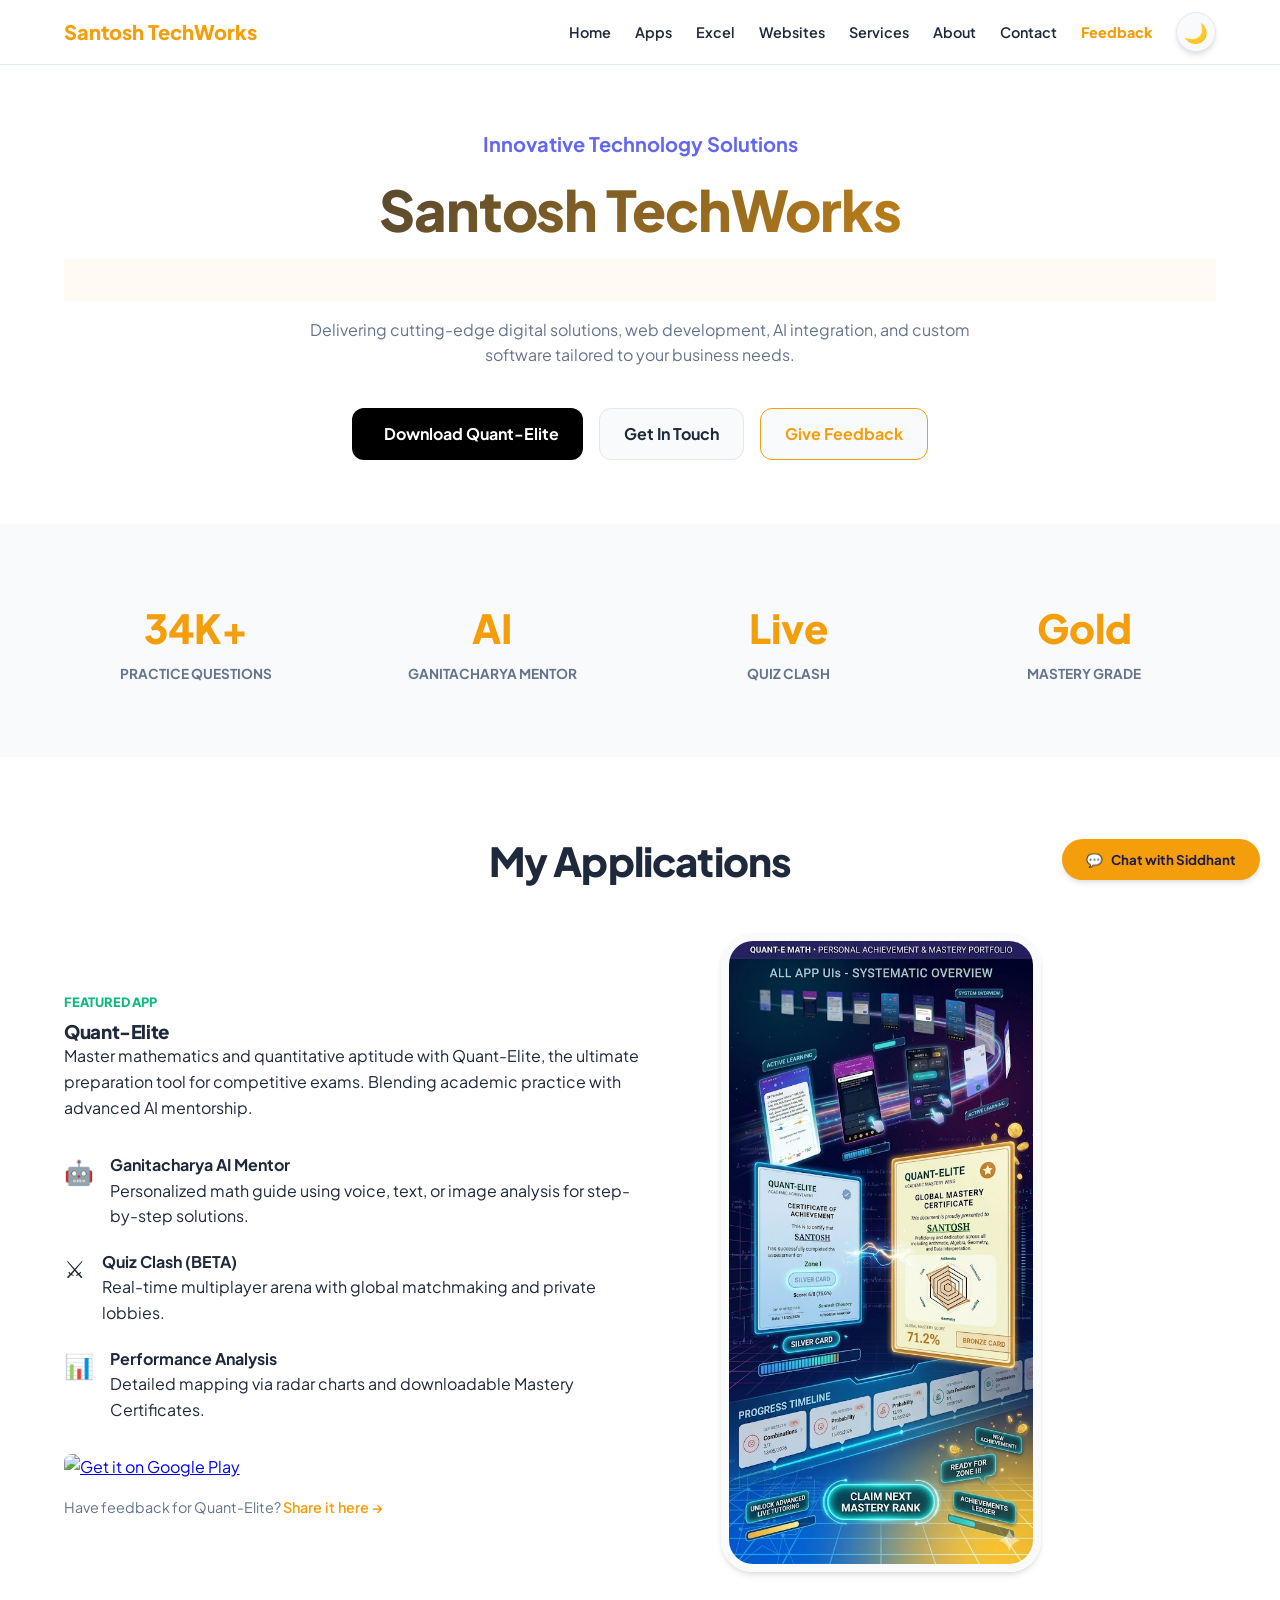
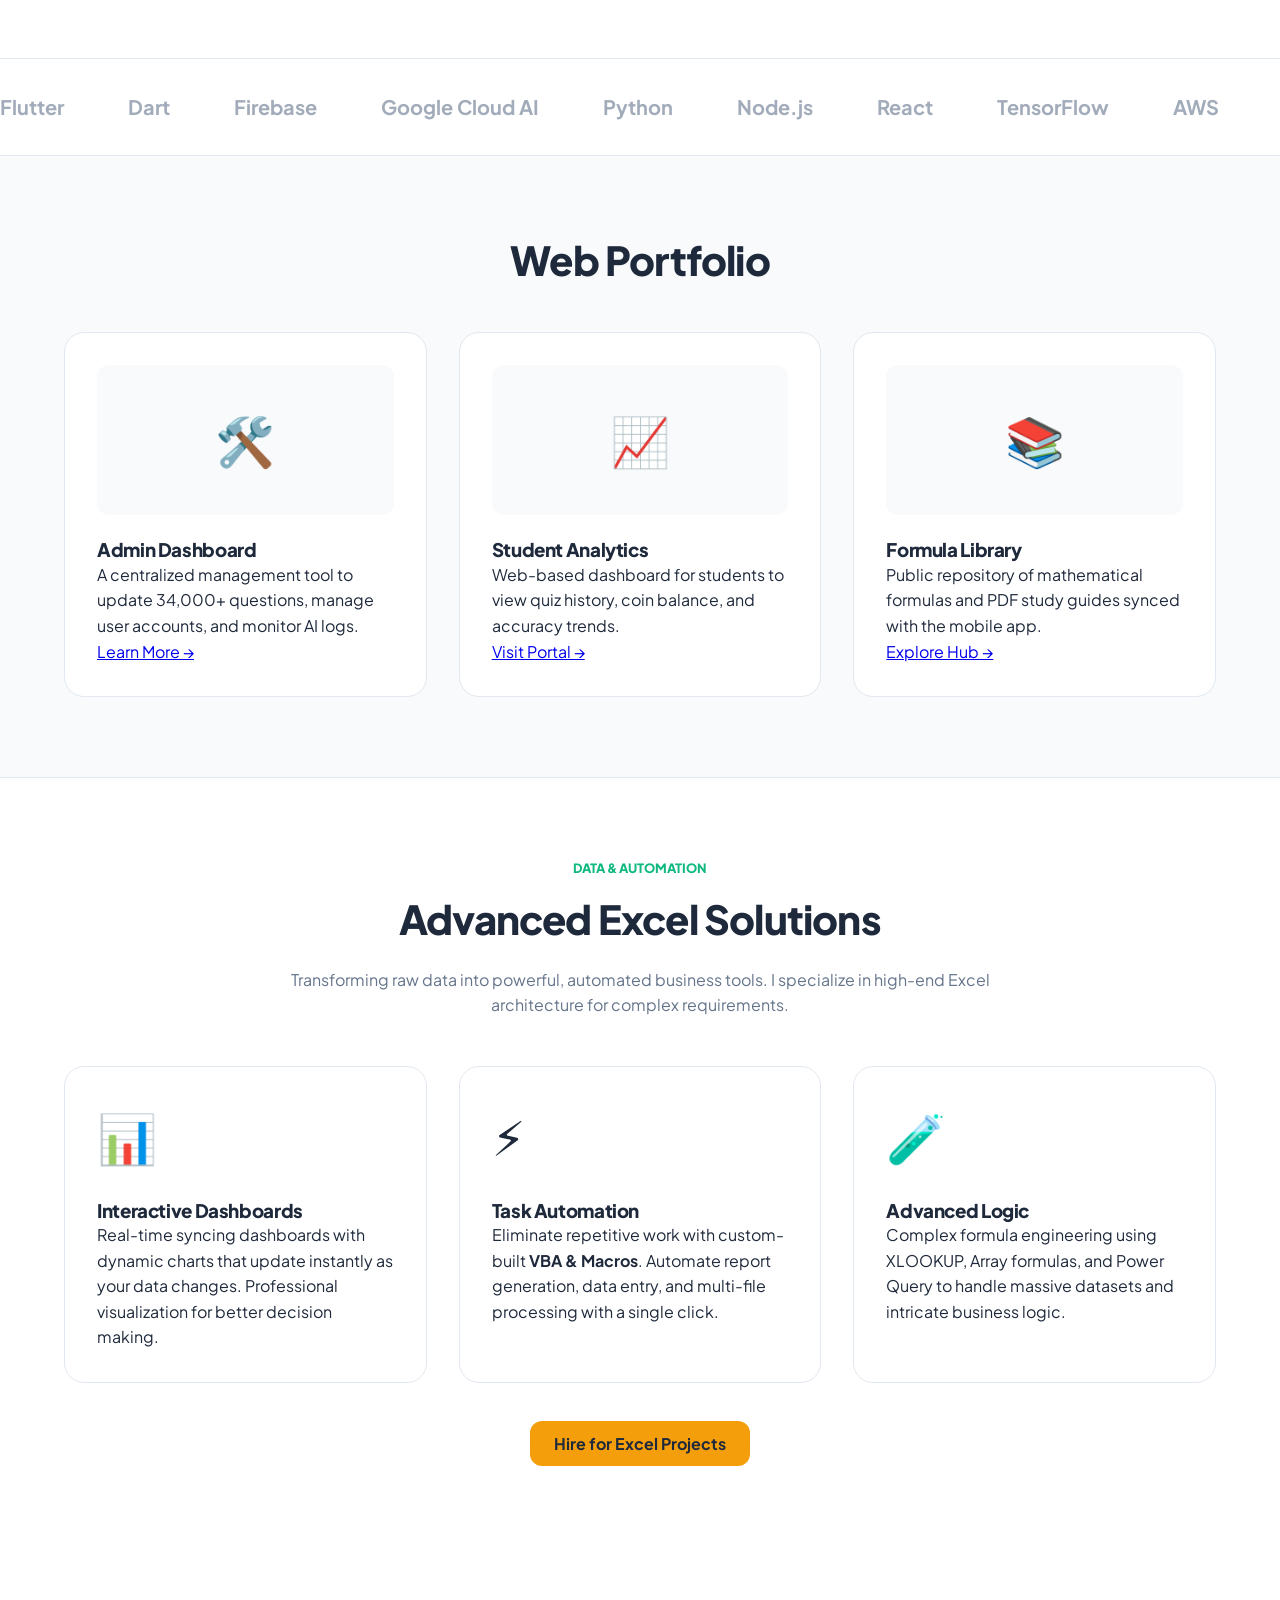
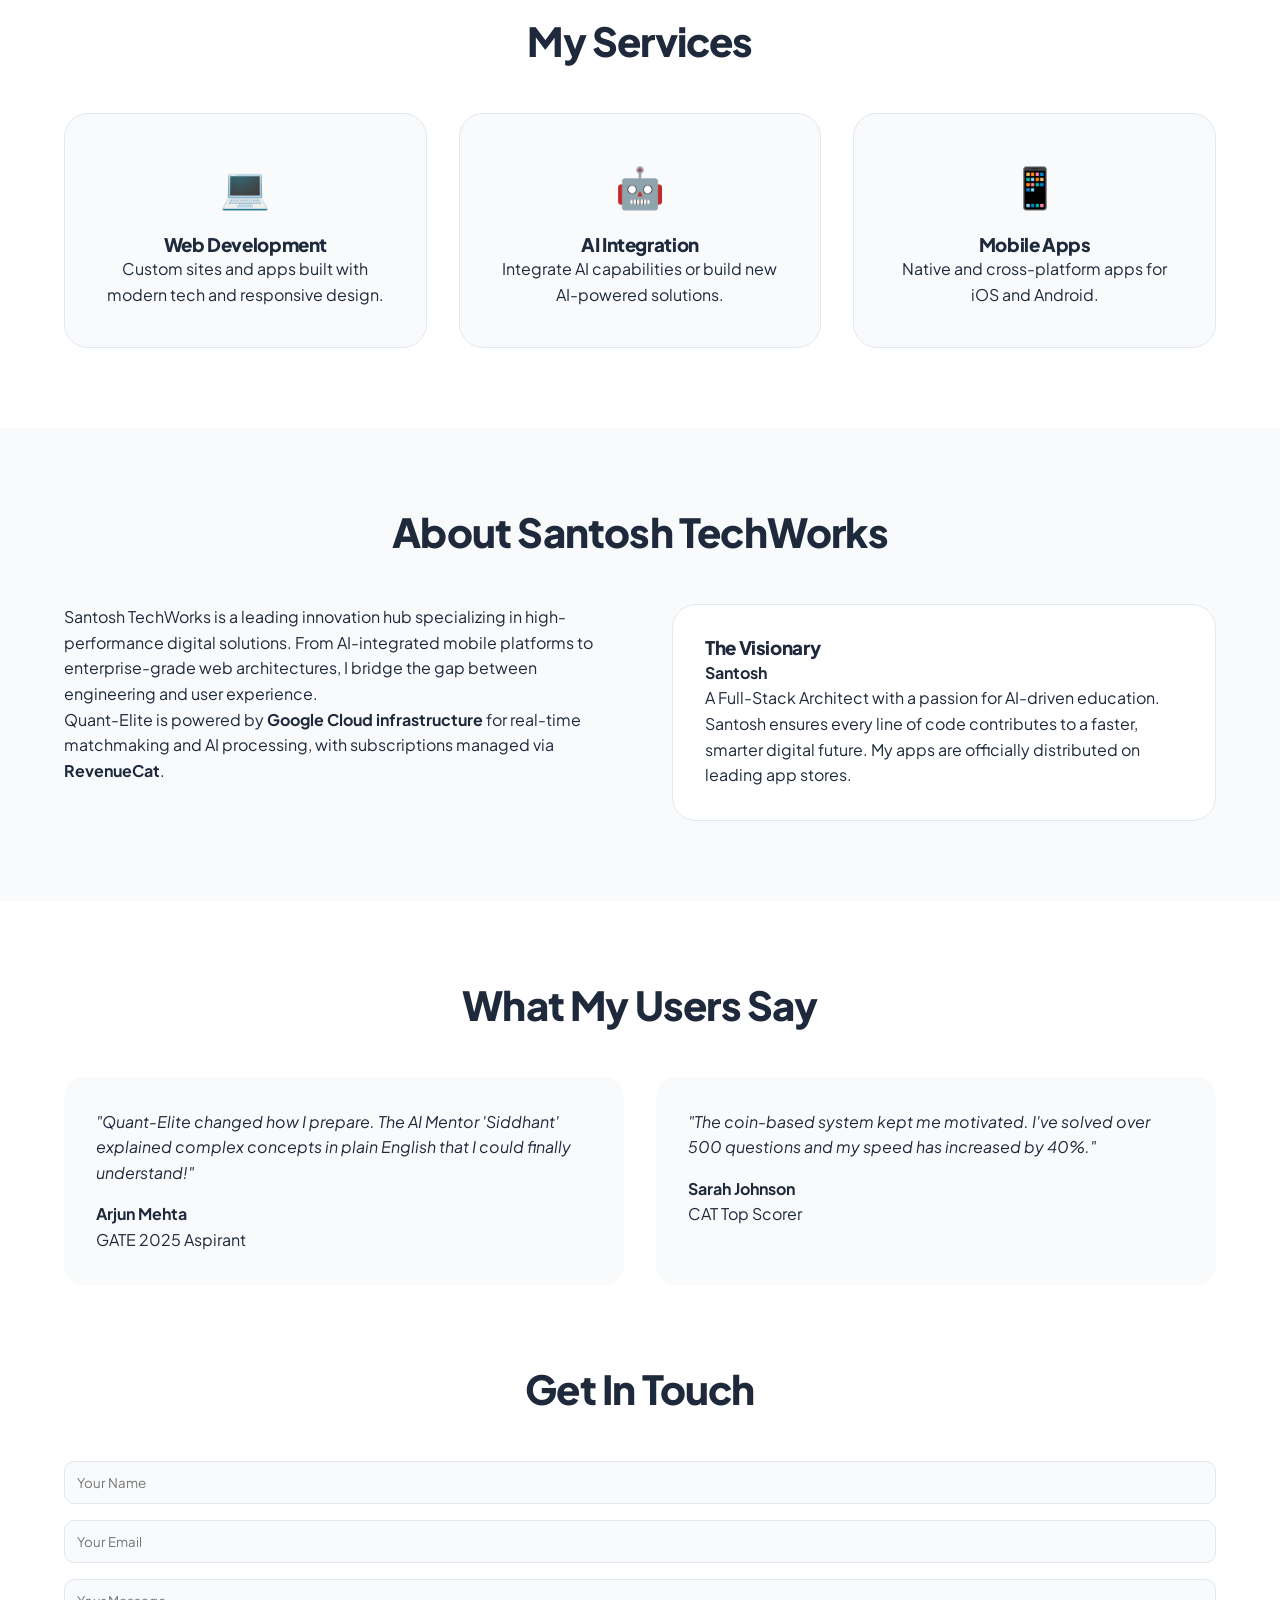
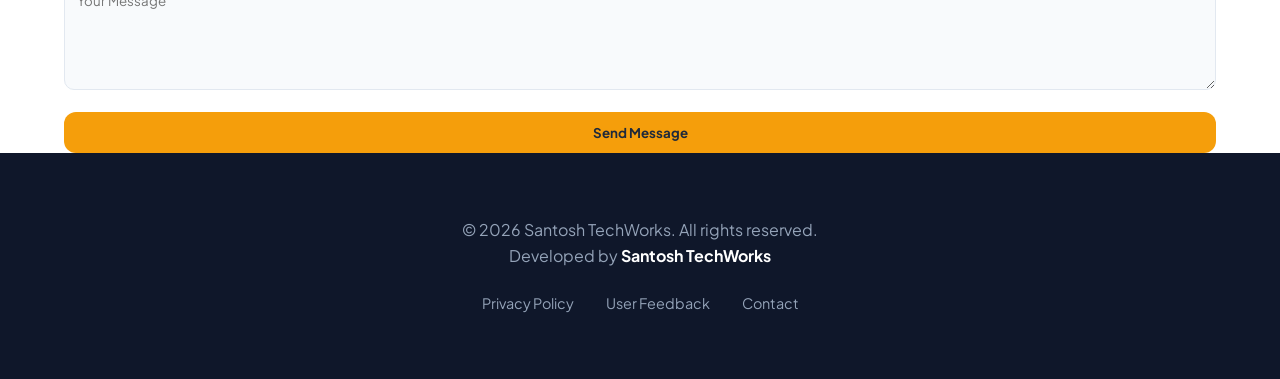
==== commit 00d1d8f9: "Update website content and installation guide" ====
--- a/index.html
+++ b/index.html
@@ -74,7 +74,10 @@
                 <p class="description">Delivering cutting-edge digital solutions, web development, AI integration, and custom software tailored to your business needs.</p>
 
                 <div class="cta-buttons">
-                    <a href="#apps" class="btn btn-primary">Explore Apps</a>
+                    <a href="download-quantelite.html" class="btn btn-primary" style="background: #000; color: #fff; display: flex; align-items: center; gap: 8px;">
+                        <img src="https://upload.wikimedia.org/wikipedia/commons/3/3c/Flask_logo.svg" style="height: 20px; filter: brightness(0) invert(1);" alt="">
+                        Download Quant-Elite
+                    </a>
                     <a href="#contact" class="btn btn-secondary">Get In Touch</a>
                     <a href="feedback.html" class="btn btn-secondary" style="border-color: var(--primary); color: var(--primary);">Give Feedback</a>
                 </div>
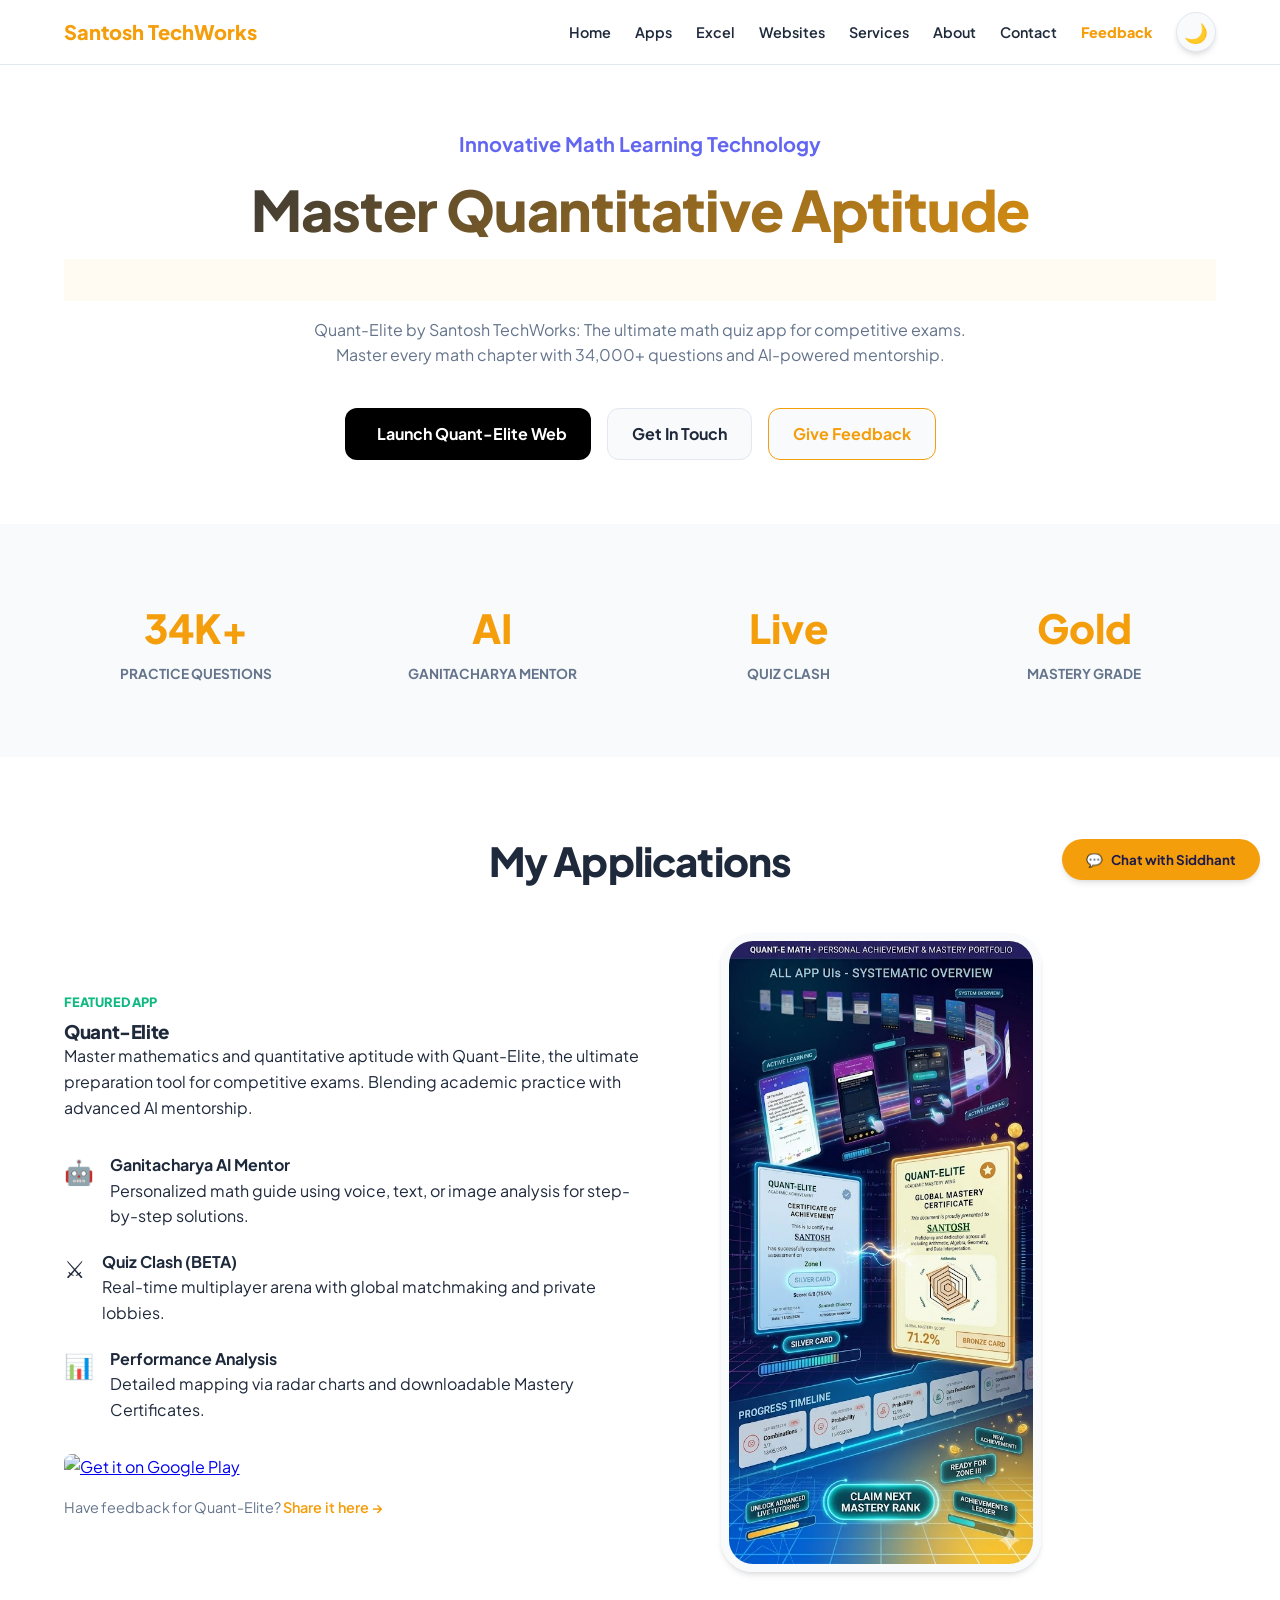
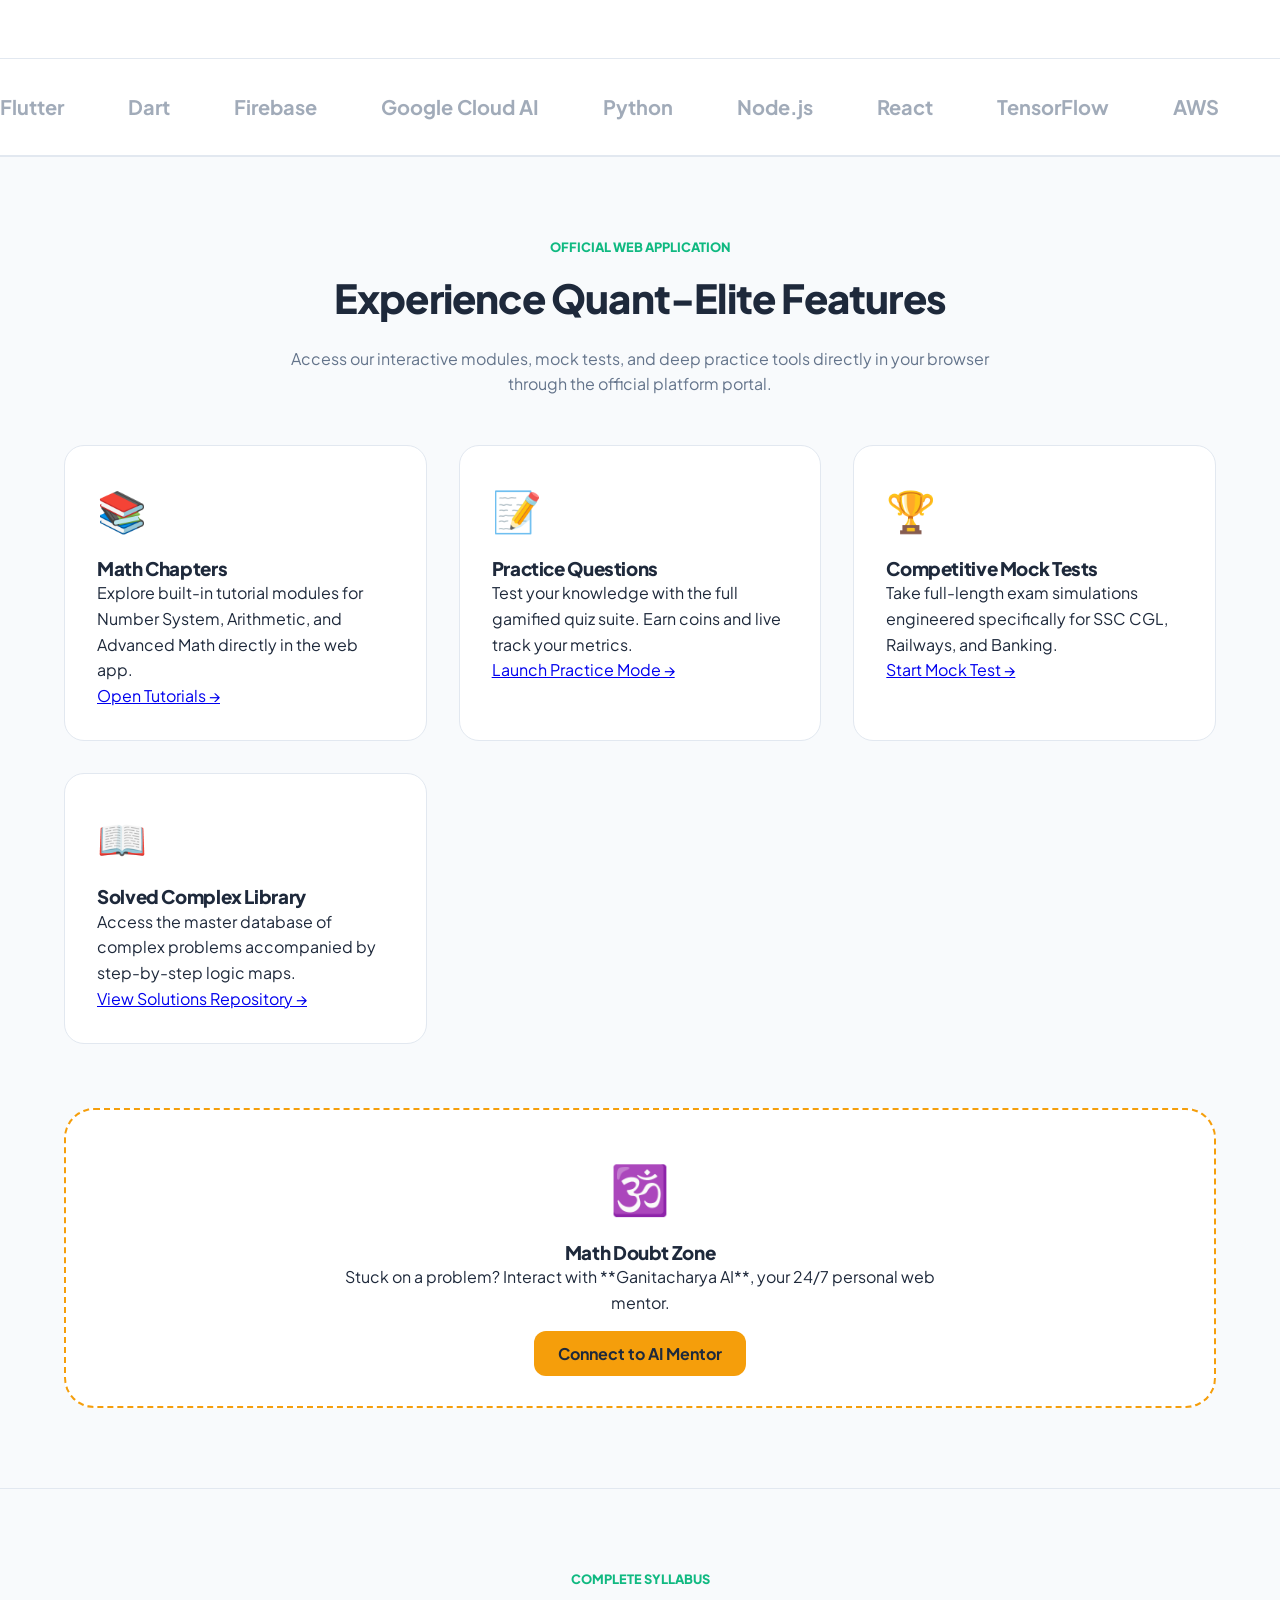
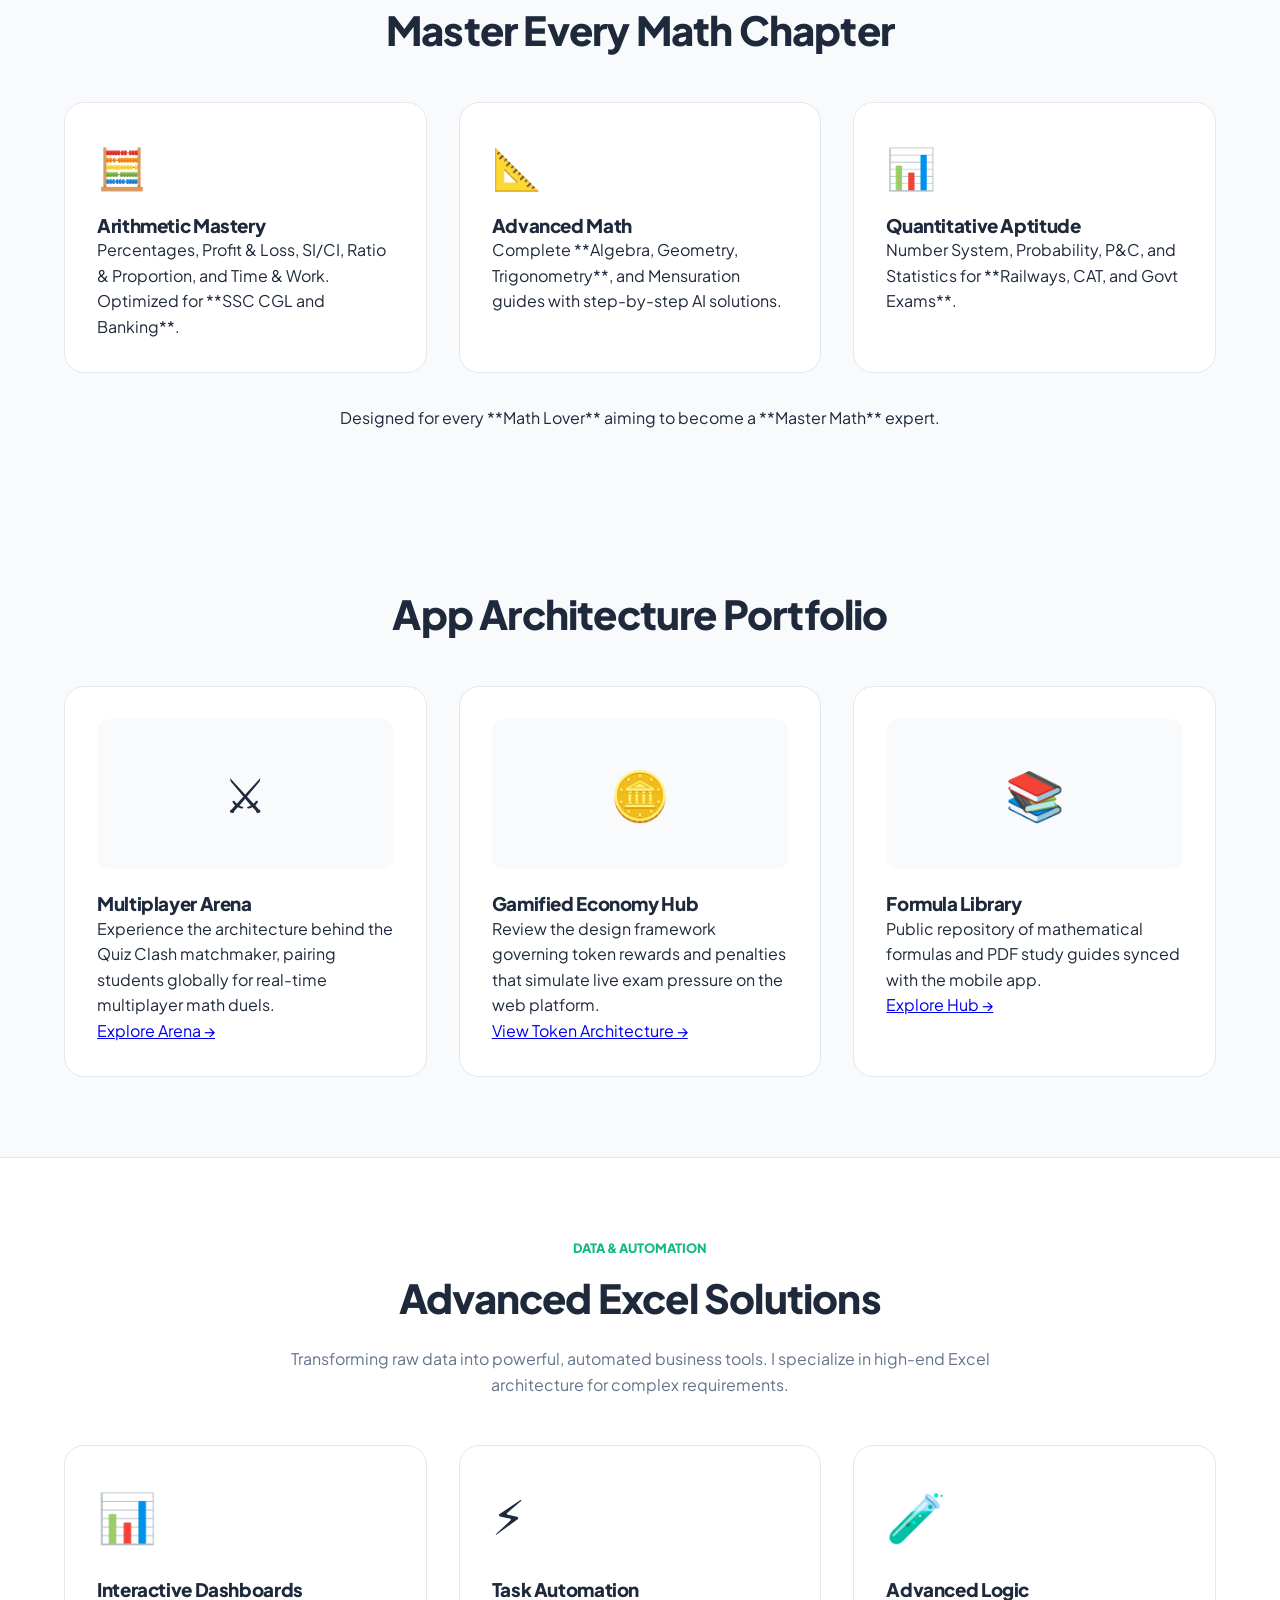
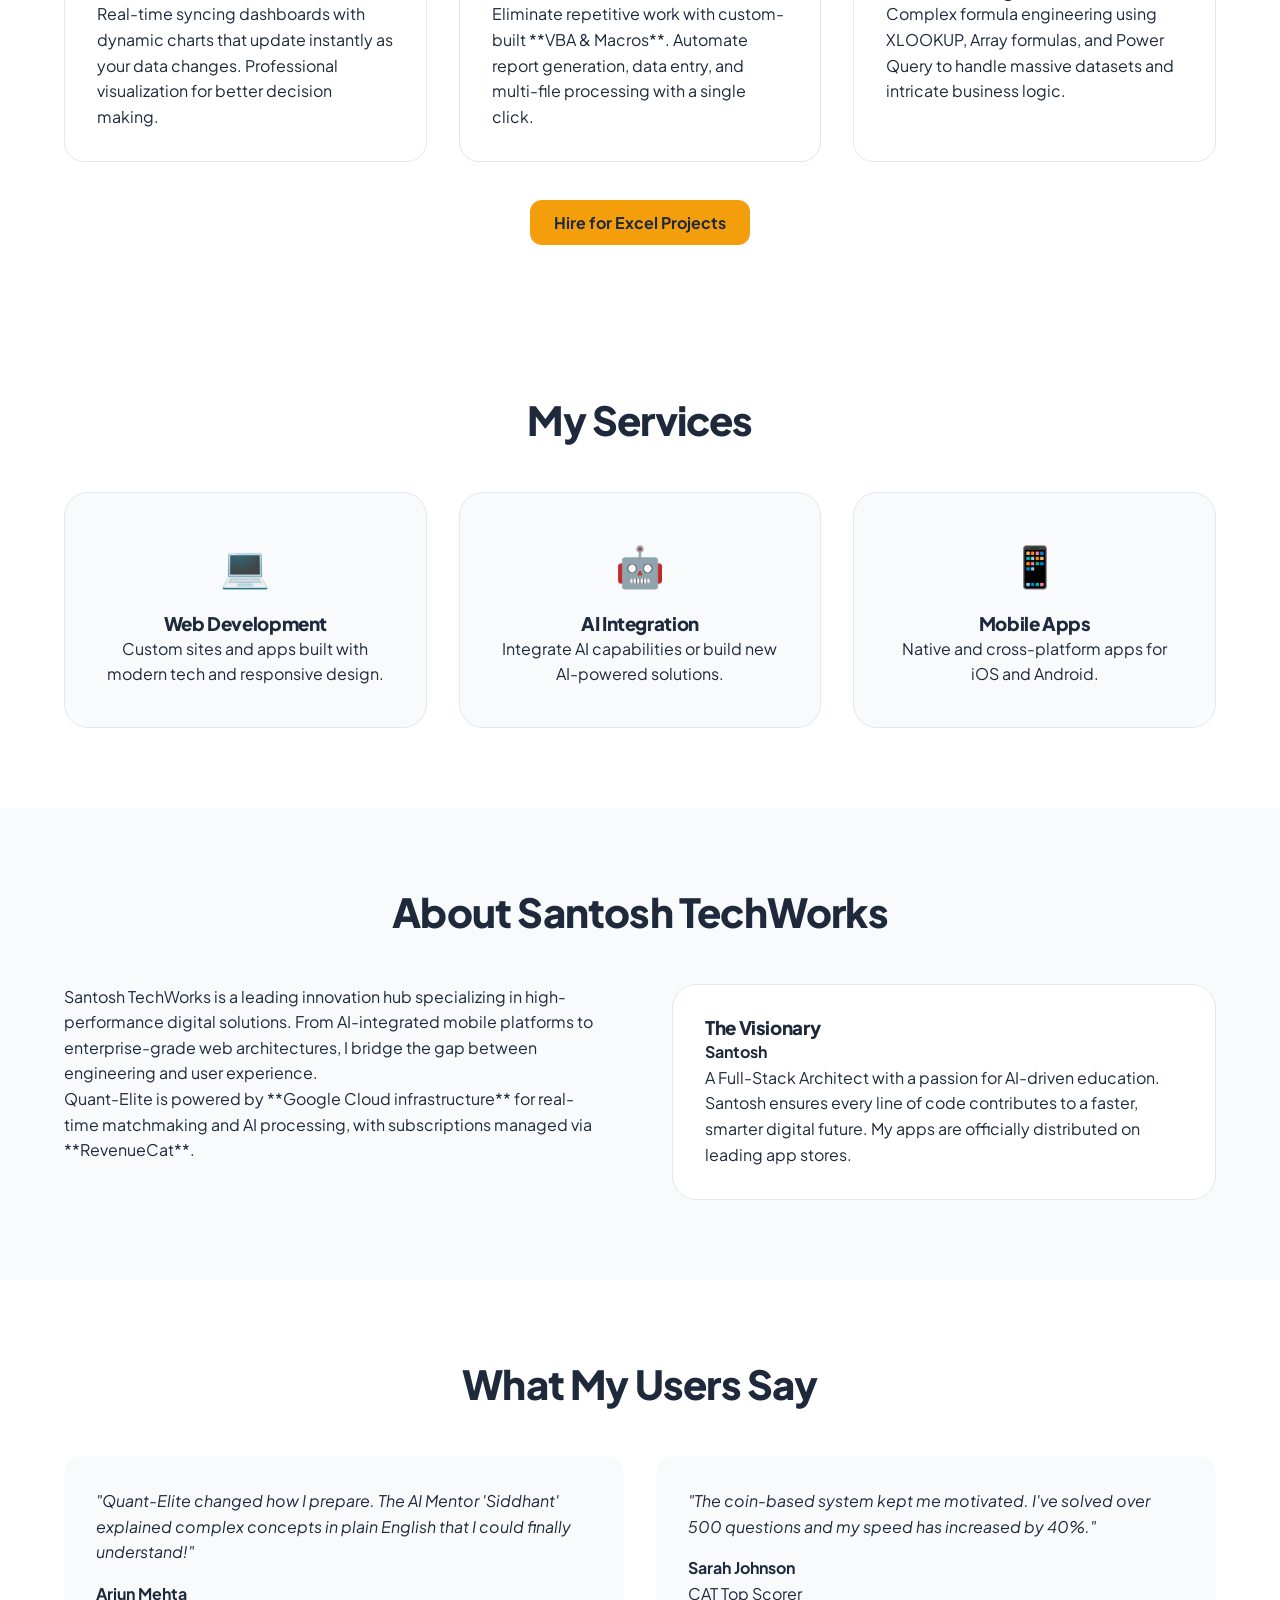
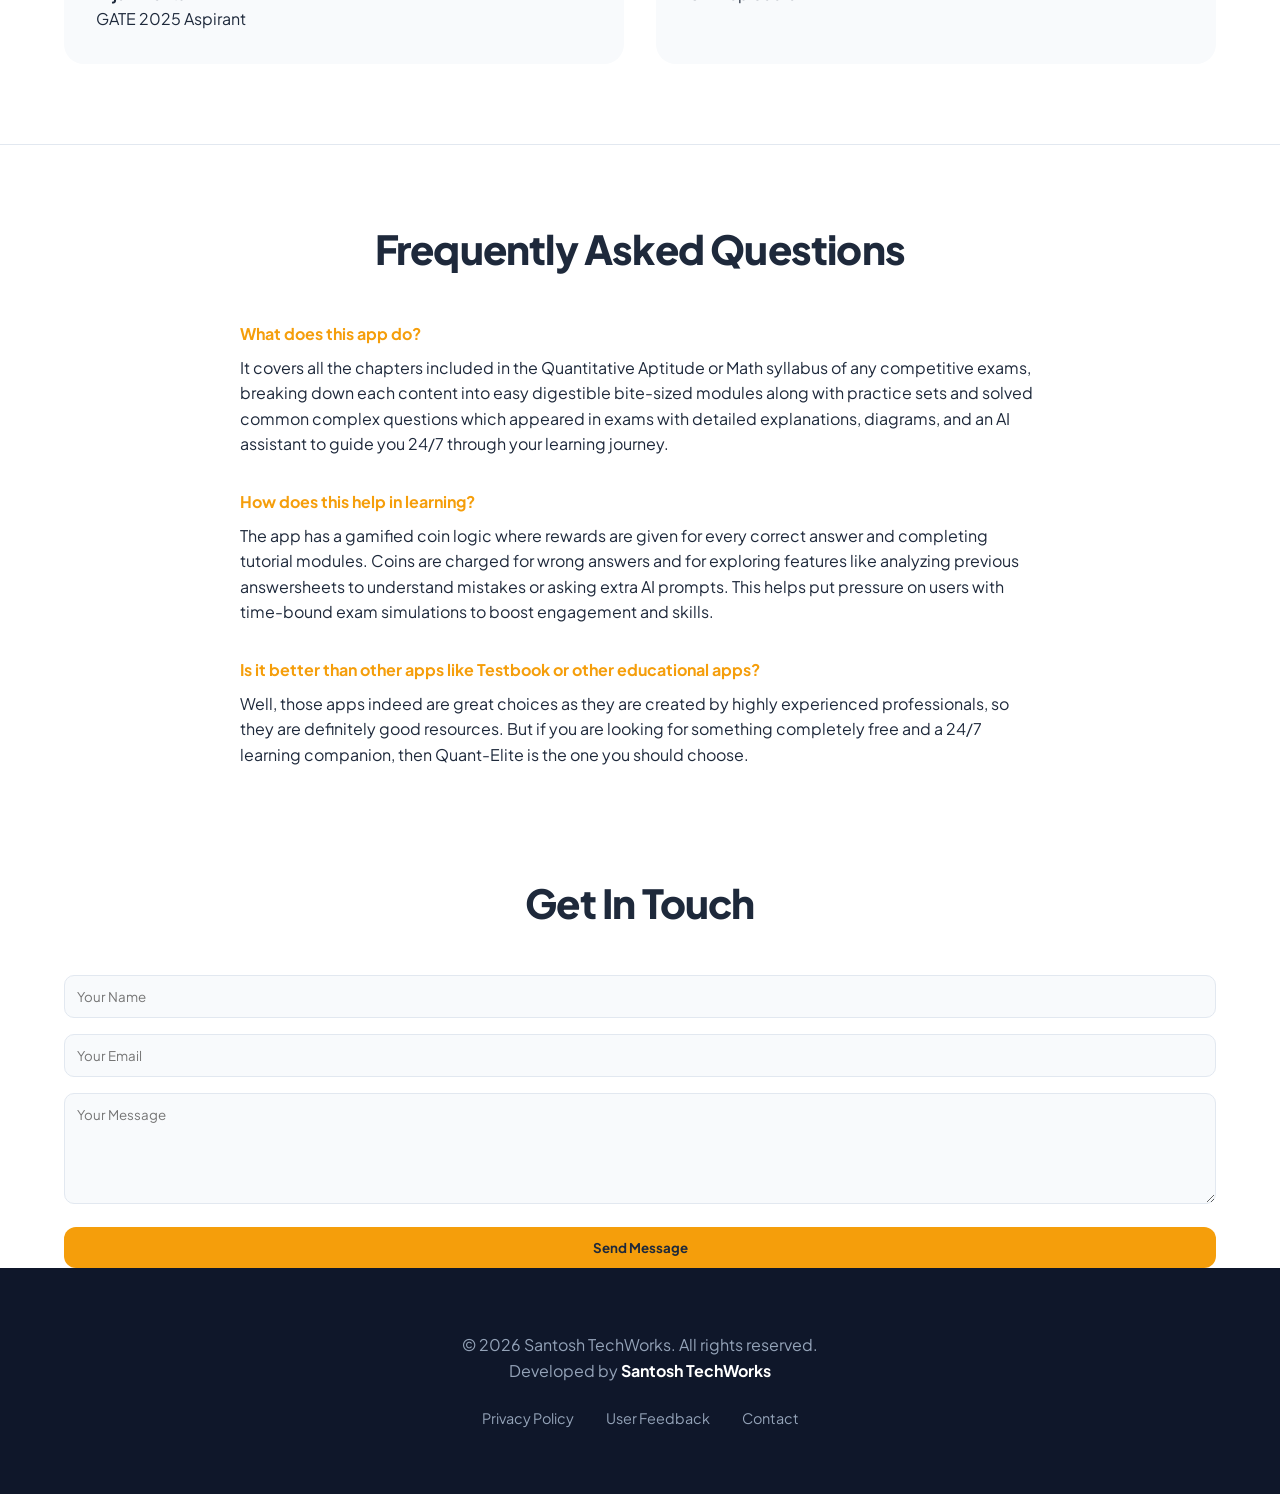
==== commit e0b1f304: "Update website content and installation guide" ====
--- a/index.html
+++ b/index.html
@@ -3,348 +3,473 @@
 <head>
     <meta charset="UTF-8">
     <meta name="viewport" content="width=device-width, initial-scale=1.0">
-    <meta name="description" content="Santosh Techworks presents Quant-Elite, an advanced AI-powered math quiz and learning platform.">
-    <title>Santosh TechWorks | Quant-Elite Math Learning</title>
+    <meta name="description" content="Master math for SSC CGL, Banking, Railways, and Govt Exams with Quant-Elite. The #1 AI-powered math learning app and quiz platform for quantitative aptitude mastery.">
+    <meta name="keywords" content="math learning app, competitive exam math, quantitative aptitude, govt exam math, SSC CGL math, math quiz app, math lover, master math, math chapters, Quant-Elite, SSC math, bank exam preparation, reasoning app, math mastery, competitive exam preparation">
+    <title>Quant-Elite | Best Math Learning App for SSC CGL & Competitive Exams</title>
     <script type="application/ld+json">
-    {
-      "@context": "https://schema.org",
-      "@type": "Organization",
-      "name": "Santosh Techworks",
-      "url": "https://theuniquedawg29-cloud.github.io/santosh-techworks-official/"
-    }
+        [
+            {
+                "@context": "https://schema.org",
+                "@type": "SoftwareApplication",
+                "name": "Quant-Elite",
+                "operatingSystem": "Android",
+                "applicationCategory": "EducationApplication",
+                "description": "Advanced AI-powered math quiz and learning platform for competitive exams like SSC CGL, Banking, and Railways.",
+                "offers": {
+                    "@type": "Offer",
+                    "price": "0",
+                    "priceCurrency": "INR"
+                },
+                "author": {
+                    "@type": "Organization",
+                    "name": "Santosh Techworks",
+                    "url": "https://theuniquedawg29-cloud.github.io/santosh-techworks-official/"
+                },
+                "aggregateRating": {
+                    "@type": "AggregateRating",
+                    "ratingValue": "4.9",
+                    "reviewCount": "1250"
+                }
+            },
+            {
+                "@context": "https://schema.org",
+                "@type": "FAQPage",
+                "mainEntity": [
+                    {
+                        "@type": "Question",
+                        "name": "What does this app do?",
+                        "acceptedAnswer": {
+                            "@type": "Answer",
+                            "text": "Quant-Elite covers all chapters in the Quantitative Aptitude and Math syllabus for competitive exams, breaking down content into easy, bite-sized modules with practice sets, solved complex questions, detailed diagrams, and a 24/7 AI assistant to guide your learning journey."
+                        }
+                    },
+                    {
+                        "@type": "Question",
+                        "name": "How does this help in learning?",
+                        "acceptedAnswer": {
+                            "@type": "Answer",
+                            "text": "The app uses a gamified coin logic where correct answers and module completions earn rewards, while mistakes or advanced features incur costs. This creates a time-bound exam simulation that boosts engagement and skills through pressure and detailed mistake analysis."
+                        }
+                    },
+                    {
+                        "@type": "Question",
+                        "name": "Is it better than other apps like Testbook or other educational apps?",
+                        "acceptedAnswer": {
+                            "@type": "Answer",
+                            "text": "While professional apps are great resources, Quant-Elite offers a completely free, 24/7 learning companion experience specifically designed for students who want an interactive, AI-driven personal mentor."
+                        }
+                    }
+                ]
+            }
+        ]
     </script>
     <link rel="stylesheet" href="style.css">
     <link href="https://fonts.googleapis.com/css2?family=Plus+Jakarta+Sans:wght@400;600;700;800&display=swap" rel="stylesheet">
     <script type="text/javascript" src="https://cdn.jsdelivr.net/npm/@emailjs/browser@3/dist/email.min.js"></script>
 </head>
 <body>
-    <!-- Navigation -->
-    <nav class="navbar">
-        <div class="container">
-            <a href="#" class="logo">Santosh TechWorks</a>
-            <ul class="nav-links">
-                <li><a href="#home">Home</a></li>
-                <li><a href="#apps">Apps</a></li>
-                <li><a href="#excel">Excel</a></li>
-                <li><a href="#web-projects">Websites</a></li>
-                <li><a href="#features">Services</a></li>
-                <li><a href="#about">About</a></li>
-                <li><a href="#contact">Contact</a></li>
-                <li><a href="feedback.html" style="color: var(--primary); font-weight: 800;">Feedback</a></li>
-                <li>
-                    <button id="theme-toggle" class="theme-toggle" aria-label="Toggle Theme">
-                        <span id="theme-icon">🌙</span>
-                    </button>
-                </li>
-            </ul>
-            <button class="mobile-menu-btn" id="mobile-menu-btn" aria-label="Open Menu">
-                <span></span>
-                <span></span>
-                <span></span>
-            </button>
-        </div>
-    </nav>
-
-    <!-- Mobile Navigation Overlay -->
-    <div class="mobile-nav" id="mobile-nav">
-        <button class="mobile-nav-close" id="mobile-nav-close">&times;</button>
-        <ul class="mobile-nav-links">
+<nav class="navbar">
+    <div class="container">
+        <a href="#" class="logo">Santosh TechWorks</a>
+        <ul class="nav-links">
             <li><a href="#home">Home</a></li>
             <li><a href="#apps">Apps</a></li>
-            <li><a href="#excel">Excel Solutions</a></li>
+            <li><a href="#excel">Excel</a></li>
             <li><a href="#web-projects">Websites</a></li>
             <li><a href="#features">Services</a></li>
             <li><a href="#about">About</a></li>
             <li><a href="#contact">Contact</a></li>
-            <li><a href="feedback.html">Feedback</a></li>
+            <li><a href="feedback.html" style="color: var(--primary); font-weight: 800;">Feedback</a></li>
+            <li>
+                <button id="theme-toggle" class="theme-toggle" aria-label="Toggle Theme">
+                    <span id="theme-icon">🌙</span>
+                </button>
+            </li>
         </ul>
-    </div>
-
-    <!-- Hero Section -->
-    <section id="home" class="hero">
-        <div class="container">
-            <div class="hero-content">
-                <p class="subtitle">Innovative Technology Solutions</p>
-                <h1>Santosh TechWorks</h1>
-
-                <div class="scrolling-text-container">
-                    <div class="scrolling-text">SANTOSH TECHWORKS PRESENTS WITH LOVE • INNOVATION IN EVERY LINE OF CODE • AI-POWERED EDUCATION • </div>
-                </div>
-
-                <p class="description">Delivering cutting-edge digital solutions, web development, AI integration, and custom software tailored to your business needs.</p>
-
-                <div class="cta-buttons">
-                    <a href="download-quantelite.html" class="btn btn-primary" style="background: #000; color: #fff; display: flex; align-items: center; gap: 8px;">
-                        <img src="https://upload.wikimedia.org/wikipedia/commons/3/3c/Flask_logo.svg" style="height: 20px; filter: brightness(0) invert(1);" alt="">
-                        Download Quant-Elite
-                    </a>
-                    <a href="#contact" class="btn btn-secondary">Get In Touch</a>
-                    <a href="feedback.html" class="btn btn-secondary" style="border-color: var(--primary); color: var(--primary);">Give Feedback</a>
-                </div>
-            </div>
-        </div>
-    </section>
-
-    <!-- Stats Bar -->
-    <section class="stats-bar">
-        <div class="container">
-            <div class="stats-grid">
-                <div class="stat-item">
-                    <span class="stat-number">34K+</span>
-                    <span class="stat-label">Practice Questions</span>
-                </div>
-                <div class="stat-item">
-                    <span class="stat-number">AI</span>
-                    <span class="stat-label">Ganitacharya Mentor</span>
-                </div>
-                <div class="stat-item">
-                    <span class="stat-number">Live</span>
-                    <span class="stat-label">Quiz Clash</span>
-                </div>
-                <div class="stat-item">
-                    <span class="stat-number">Gold</span>
-                    <span class="stat-label">Mastery Grade</span>
-                </div>
-            </div>
-        </div>
-    </section>
-
-    <!-- Apps Section -->
-    <section id="apps" class="apps">
-        <div class="container">
-            <h2>My Applications</h2>
-            <div class="app-showcase">
-                <div class="app-info">
-                    <div class="app-tag">Featured App</div>
-                    <h3>Quant-Elite</h3>
-                    <p class="app-description">Master mathematics and quantitative aptitude with Quant-Elite, the ultimate preparation tool for competitive exams. Blending academic practice with advanced AI mentorship.</p>
-
-                    <div class="app-features-list">
-                        <div class="app-feature-item">
-                            <span class="icon">🤖</span>
-                            <div>
-                                <strong>Ganitacharya AI Mentor</strong>
-                                <p>Personalized math guide using voice, text, or image analysis for step-by-step solutions.</p>
-                            </div>
-                        </div>
-                        <div class="app-feature-item">
-                            <span class="icon">⚔️</span>
-                            <div>
-                                <strong>Quiz Clash (BETA)</strong>
-                                <p>Real-time multiplayer arena with global matchmaking and private lobbies.</p>
-                            </div>
-                        </div>
-                        <div class="app-feature-item">
-                            <span class="icon">📊</span>
-                            <div>
-                                <strong>Performance Analysis</strong>
-                                <p>Detailed mapping via radar charts and downloadable Mastery Certificates.</p>
-                            </div>
+        <button class="mobile-menu-btn" id="mobile-menu-btn" aria-label="Open Menu">
+            <span></span>
+            <span></span>
+            <span></span>
+        </button>
+    </div>
+</nav>
+
+<div class="mobile-nav" id="mobile-nav">
+    <button class="mobile-nav-close" id="mobile-nav-close">&times;</button>
+    <ul class="mobile-nav-links">
+        <li><a href="#home">Home</a></li>
+        <li><a href="#apps">Apps</a></li>
+        <li><a href="#excel">Excel Solutions</a></li>
+        <li><a href="#web-projects">Websites</a></li>
+        <li><a href="#features">Services</a></li>
+        <li><a href="#about">About</a></li>
+        <li><a href="#contact">Contact</a></li>
+        <li><a href="feedback.html">Feedback</a></li>
+    </ul>
+</div>
+
+<section id="home" class="hero">
+    <div class="container">
+        <div class="hero-content">
+            <p class="subtitle">Innovative Math Learning Technology</p>
+            <h1>Master Quantitative Aptitude</h1>
+
+            <div class="scrolling-text-container">
+                <div class="scrolling-text">SSC CGL MATH • BANKING QUANT • RAILWAY MATH • GOVT EXAM PREPARATION • AI MATH MENTOR • </div>
+            </div>
+
+            <p class="description">Quant-Elite by Santosh TechWorks: The ultimate math quiz app for competitive exams. Master every math chapter with 34,000+ questions and AI-powered mentorship.</p>
+
+            <div class="cta-buttons">
+                <a href="https://quant-elite-ddfb4.web.app/" target="_blank" class="btn btn-primary" style="background: #000; color: #fff; display: flex; align-items: center; gap: 8px;">
+                    <img src="https://upload.wikimedia.org/wikipedia/commons/3/3c/Flask_logo.svg" style="height: 20px; filter: brightness(0) invert(1);" alt="">
+                    Launch Quant-Elite Web
+                </a>
+                <a href="#contact" class="btn btn-secondary">Get In Touch</a>
+                <a href="feedback.html" class="btn btn-secondary" style="border-color: var(--primary); color: var(--primary);">Give Feedback</a>
+            </div>
+        </div>
+    </div>
+</section>
+
+<section class="stats-bar">
+    <div class="container">
+        <div class="stats-grid">
+            <div class="stat-item">
+                <span class="stat-number">34K+</span>
+                <span class="stat-label">Practice Questions</span>
+            </div>
+            <div class="stat-item">
+                <span class="stat-number">AI</span>
+                <span class="stat-label">Ganitacharya Mentor</span>
+            </div>
+            <div class="stat-item">
+                <span class="stat-number">Live</span>
+                <span class="stat-label">Quiz Clash</span>
+            </div>
+            <div class="stat-item">
+                <span class="stat-number">Gold</span>
+                <span class="stat-label">Mastery Grade</span>
+            </div>
+        </div>
+    </div>
+</section>
+
+<section id="apps" class="apps">
+    <div class="container">
+        <h2>My Applications</h2>
+        <div class="app-showcase">
+            <div class="app-info">
+                <div class="app-tag">Featured App</div>
+                <h3>Quant-Elite</h3>
+                <p class="app-description">Master mathematics and quantitative aptitude with Quant-Elite, the ultimate preparation tool for competitive exams. Blending academic practice with advanced AI mentorship.</p>
+
+                <div class="app-features-list">
+                    <div class="app-feature-item">
+                        <span class="icon">🤖</span>
+                        <div>
+                            <strong>Ganitacharya AI Mentor</strong>
+                            <p>Personalized math guide using voice, text, or image analysis for step-by-step solutions.</p>
                         </div>
                     </div>
-
-                    <div class="download-buttons">
-                        <a href="https://play.google.com/store/apps/details?id=com.santoshtechworks.quantelite" class="store-btn">
-                            <img id="play-store-badge" src="https://upload.wikimedia.org/wikipedia/commons/7/78/Google_Play_Store_badge_EN.svg" alt="Get it on Google Play">
-                        </a>
+                    <div class="app-feature-item">
+                        <span class="icon">⚔️</span>
+                        <div>
+                            <strong>Quiz Clash (BETA)</strong>
+                            <p>Real-time multiplayer arena with global matchmaking and private lobbies.</p>
+                        </div>
                     </div>
-                    <p style="margin-top: 1rem; font-size: 0.9rem; color: var(--text-muted);">Have feedback for Quant-Elite? <a href="feedback.html" style="color: var(--primary); text-decoration: none; font-weight: 600;">Share it here &rarr;</a></p>
-                </div>
-                <div class="app-preview">
-                    <img src="app-preview.jpeg" alt="Quant-Elite App Screenshot">
-                </div>
-            </div>
-        </div>
-    </section>
-
-    <!-- Tech Stack Section (Scrolling) -->
-    <section class="tech-stack">
-        <div class="tech-track">
-            <span>Flutter</span> <span>Dart</span> <span>Firebase</span> <span>Google Cloud AI</span> <span>Python</span> <span>Node.js</span> <span>React</span> <span>TensorFlow</span> <span>AWS</span> <span>Docker</span>
-            <span>Flutter</span> <span>Dart</span> <span>Firebase</span> <span>Google Cloud AI</span> <span>Python</span> <span>Node.js</span> <span>React</span> <span>TensorFlow</span> <span>AWS</span> <span>Docker</span>
-        </div>
-    </section>
-
-    <!-- Web Projects Section -->
-    <section id="web-projects" class="web-projects">
-        <div class="container">
-            <h2>Web Portfolio</h2>
-            <div class="projects-grid">
-                <div class="project-card">
-                    <div class="project-image"><div class="placeholder-img">🛠️</div></div>
-                    <h3>Admin Dashboard</h3>
-                    <p>A centralized management tool to update 34,000+ questions, manage user accounts, and monitor AI logs.</p>
-                    <a href="admin.html" class="btn-link">Learn More →</a>
-                </div>
-                <div class="project-card">
-                    <div class="project-image"><div class="placeholder-img">📈</div></div>
-                    <h3>Student Analytics</h3>
-                    <p>Web-based dashboard for students to view quiz history, coin balance, and accuracy trends.</p>
-                    <a href="analytics.html" class="btn-link">Visit Portal →</a>
-                </div>
-                <div class="project-card">
-                    <div class="project-image"><div class="placeholder-img">📚</div></div>
-                    <h3>Formula Library</h3>
-                    <p>Public repository of mathematical formulas and PDF study guides synced with the mobile app.</p>
-                    <a href="library.html" class="btn-link">Explore Hub →</a>
-                </div>
-            </div>
-        </div>
-    </section>
-
-    <!-- Excel Solutions Section -->
-    <section id="excel" class="web-projects" style="background: var(--bg-body); border-top: 1px solid var(--border);">
-        <div class="container">
-            <div class="app-tag" style="text-align: center; display: block; margin-bottom: 1rem;">Data & Automation</div>
-            <h2 style="margin-bottom: 1.5rem;">Advanced Excel Solutions</h2>
-            <p class="description" style="text-align: center; margin-bottom: 3rem;">Transforming raw data into powerful, automated business tools. I specialize in high-end Excel architecture for complex requirements.</p>
-
-            <div class="projects-grid">
-                <div class="project-card">
-                    <div class="feature-icon" style="font-size: 3rem; margin-bottom: 1.5rem;">📊</div>
-                    <h3>Interactive Dashboards</h3>
-                    <p>Real-time syncing dashboards with dynamic charts that update instantly as your data changes. Professional visualization for better decision making.</p>
-                </div>
-                <div class="project-card">
-                    <div class="feature-icon" style="font-size: 3rem; margin-bottom: 1.5rem;">⚡</div>
-                    <h3>Task Automation</h3>
-                    <p>Eliminate repetitive work with custom-built <strong>VBA & Macros</strong>. Automate report generation, data entry, and multi-file processing with a single click.</p>
-                </div>
-                <div class="project-card">
-                    <div class="feature-icon" style="font-size: 3rem; margin-bottom: 1.5rem;">🧪</div>
-                    <h3>Advanced Logic</h3>
-                    <p>Complex formula engineering using XLOOKUP, Array formulas, and Power Query to handle massive datasets and intricate business logic.</p>
-                </div>
-            </div>
-
-            <div style="text-align: center; margin-top: 3rem;">
-                <a href="#contact" class="btn btn-primary">Hire for Excel Projects</a>
-            </div>
-        </div>
-    </section>
-
-    <!-- Features Section -->
-    <section id="features" class="features">
-        <div class="container">
-            <h2>My Services</h2>
-            <div class="features-grid">
-                <div class="feature-card">
-                    <div class="feature-icon">💻</div>
-                    <h3>Web Development</h3>
-                    <p>Custom sites and apps built with modern tech and responsive design.</p>
-                </div>
-                <div class="feature-card">
-                    <div class="feature-icon">🤖</div>
-                    <h3>AI Integration</h3>
-                    <p>Integrate AI capabilities or build new AI-powered solutions.</p>
-                </div>
-                <div class="feature-card">
-                    <div class="feature-icon">📱</div>
-                    <h3>Mobile Apps</h3>
-                    <p>Native and cross-platform apps for iOS and Android.</p>
-                </div>
-            </div>
-        </div>
-    </section>
-
-    <!-- About Section -->
-    <section id="about" class="about">
-        <div class="container">
-            <h2>About Santosh TechWorks</h2>
-            <div class="about-content">
-                <div class="about-text">
-                    <p>Santosh TechWorks is a leading innovation hub specializing in high-performance digital solutions. From AI-integrated mobile platforms to enterprise-grade web architectures, I bridge the gap between engineering and user experience.</p>
-                    <p>Quant-Elite is powered by <strong>Google Cloud infrastructure</strong> for real-time matchmaking and AI processing, with subscriptions managed via <strong>RevenueCat</strong>.</p>
-                </div>
-                <div class="developer-section">
-                    <h3>The Visionary</h3>
-                    <strong>Santosh</strong>
-                    <p>A Full-Stack Architect with a passion for AI-driven education. Santosh ensures every line of code contributes to a faster, smarter digital future. My apps are officially distributed on leading app stores.</p>
-                </div>
-            </div>
-        </div>
-    </section>
-
-    <!-- Testimonials Section -->
-    <section class="testimonials">
-        <div class="container">
-            <h2>What My Users Say</h2>
-            <div class="testimonial-grid">
-                <div class="testimonial-card">
-                    <p>"Quant-Elite changed how I prepare. The AI Mentor 'Siddhant' explained complex concepts in plain English that I could finally understand!"</p>
-                    <div class="user-info">
-                        <strong>Arjun Mehta</strong>
-                        <span>GATE 2025 Aspirant</span>
+                    <div class="app-feature-item">
+                        <span class="icon">📊</span>
+                        <div>
+                            <strong>Performance Analysis</strong>
+                            <p>Detailed mapping via radar charts and downloadable Mastery Certificates.</p>
+                        </div>
                     </div>
                 </div>
-                <div class="testimonial-card">
-                    <p>"The coin-based system kept me motivated. I've solved over 500 questions and my speed has increased by 40%."</p>
-                    <div class="user-info">
-                        <strong>Sarah Johnson</strong>
-                        <span>CAT Top Scorer</span>
-                    </div>
+
+                <div class="download-buttons">
+                    <a href="https://play.google.com/store/apps/details?id=com.santoshtechworks.quantelite" class="store-btn" target="_blank">
+                        <img id="play-store-badge" src="https://upload.wikimedia.org/wikipedia/commons/7/78/Google_Play_Store_badge_EN.svg" alt="Get it on Google Play">
+                    </a>
                 </div>
-            </div>
-        </div>
-    </section>
-
-    <!-- Contact Section -->
-    <section id="contact" class="contact">
-        <div class="container">
-            <h2>Get In Touch</h2>
-            <form class="contact-form" action="https://formspree.io/theuniquedawg29@gmail.com" method="POST" id="contact-form">
-                <div class="form-group" style="margin-bottom: 1rem;">
-                    <input type="text" name="name" placeholder="Your Name" required style="width: 100%; padding: 0.75rem; border-radius: 10px; border: 1px solid var(--border); background: var(--bg-card); color: var(--text-main);">
+                <p style="margin-top: 1rem; font-size: 0.9rem; color: var(--text-muted);">Have feedback for Quant-Elite? <a href="feedback.html" style="color: var(--primary); text-decoration: none; font-weight: 600;">Share it here &rarr;</a></p>
+            </div>
+            <div class="app-preview">
+                <img src="app-preview.jpeg" alt="Quant-Elite App Screenshot">
+            </div>
+        </div>
+    </div>
+</section>
+
+<section class="tech-stack">
+    <div class="tech-track">
+        <span>Flutter</span> <span>Dart</span> <span>Firebase</span> <span>Google Cloud AI</span> <span>Python</span> <span>Node.js</span> <span>React</span> <span>TensorFlow</span> <span>AWS</span> <span>Docker</span>
+        <span>Flutter</span> <span>Dart</span> <span>Firebase</span> <span>Google Cloud AI</span> <span>Python</span> <span>Node.js</span> <span>React</span> <span>TensorFlow</span> <span>AWS</span> <span>Docker</span>
+    </div>
+</section>
+
+<section id="explore-web" class="web-projects" style="background: var(--bg-card); border-top: 1px solid var(--border);">
+    <div class="container">
+        <div class="app-tag" style="text-align: center; display: block; margin-bottom: 1rem;">Official Web Application</div>
+        <h2 style="text-align: center; margin-bottom: 1.5rem;">Experience Quant-Elite Features</h2>
+        <p class="description" style="text-align: center; margin-bottom: 3rem;">Access our interactive modules, mock tests, and deep practice tools directly in your browser through the official platform portal.</p>
+
+        <div class="projects-grid">
+            <div class="project-card">
+                <div class="feature-icon" style="font-size: 2.5rem; margin-bottom: 1rem;">📚</div>
+                <h3>Math Chapters</h3>
+                <p>Explore built-in tutorial modules for Number System, Arithmetic, and Advanced Math directly in the web app.</p>
+                <a href="https://quant-elite-ddfb4.web.app/" target="_blank" class="btn-link">Open Tutorials →</a>
+            </div>
+            <div class="project-card">
+                <div class="feature-icon" style="font-size: 2.5rem; margin-bottom: 1rem;">📝</div>
+                <h3>Practice Questions</h3>
+                <p>Test your knowledge with the full gamified quiz suite. Earn coins and live track your metrics.</p>
+                <a href="https://quant-elite-ddfb4.web.app/" target="_blank" class="btn-link">Launch Practice Mode →</a>
+            </div>
+            <div class="project-card">
+                <div class="feature-icon" style="font-size: 2.5rem; margin-bottom: 1rem;">🏆</div>
+                <h3>Competitive Mock Tests</h3>
+                <p>Take full-length exam simulations engineered specifically for SSC CGL, Railways, and Banking.</p>
+                <a href="https://quant-elite-ddfb4.web.app/" target="_blank" class="btn-link">Start Mock Test →</a>
+            </div>
+            <div class="project-card">
+                <div class="feature-icon" style="font-size: 2.5rem; margin-bottom: 1rem;">📖</div>
+                <h3>Solved Complex Library</h3>
+                <p>Access the master database of complex problems accompanied by step-by-step logic maps.</p>
+                <a href="https://quant-elite-ddfb4.web.app/" target="_blank" class="btn-link">View Solutions Repository →</a>
+            </div>
+        </div>
+
+        <div style="text-align: center; margin-top: 4rem; padding: 40px; background: var(--bg-body); border-radius: 30px; border: 2px dashed var(--primary);">
+            <div style="font-size: 3rem; margin-bottom: 15px;">🕉️</div>
+            <h3>Math Doubt Zone</h3>
+            <p style="max-width: 600px; margin: 0 auto 25px;">Stuck on a problem? Interact with **Ganitacharya AI**, your 24/7 personal web mentor.</p>
+            <a href="https://quant-elite-ddfb4.web.app/" target="_blank" class="btn btn-primary">Connect to AI Mentor</a>
+        </div>
+    </div>
+</section>
+
+<section id="chapters" class="web-projects" style="background: var(--bg-card); border-top: 1px solid var(--border);">
+    <div class="container">
+        <div class="app-tag" style="text-align: center; display: block; margin-bottom: 1rem;">Complete Syllabus</div>
+        <h2 style="text-align: center; margin-bottom: 3rem;">Master Every Math Chapter</h2>
+        <div class="projects-grid">
+            <div class="project-card">
+                <div class="feature-icon" style="font-size: 2.5rem; margin-bottom: 1rem;">🧮</div>
+                <h3>Arithmetic Mastery</h3>
+                <p>Percentages, Profit & Loss, SI/CI, Ratio & Proportion, and Time & Work. Optimized for **SSC CGL and Banking**.</p>
+            </div>
+            <div class="project-card">
+                <div class="feature-icon" style="font-size: 2.5rem; margin-bottom: 1rem;">📐</div>
+                <h3>Advanced Math</h3>
+                <p>Complete **Algebra, Geometry, Trigonometry**, and Mensuration guides with step-by-step AI solutions.</p>
+            </div>
+            <div class="project-card">
+                <div class="feature-icon" style="font-size: 2.5rem; margin-bottom: 1rem;">📊</div>
+                <h3>Quantitative Aptitude</h3>
+                <p>Number System, Probability, P&C, and Statistics for **Railways, CAT, and Govt Exams**.</p>
+            </div>
+        </div>
+        <div style="text-align: center; margin-top: 2rem;">
+            <p>Designed for every **Math Lover** aiming to become a **Master Math** expert.</p>
+        </div>
+    </div>
+</section>
+
+<section id="web-projects" class="web-projects">
+    <div class="container">
+        <h2>App Architecture Portfolio</h2>
+        <div class="projects-grid">
+            <div class="project-card">
+                <div class="project-image"><div class="placeholder-img">⚔️</div></div>
+                <h3>Multiplayer Arena</h3>
+                <p>Experience the architecture behind the Quiz Clash matchmaker, pairing students globally for real-time multiplayer math duels.</p>
+                <a href="https://quant-elite-ddfb4.web.app/" target="_blank" class="btn-link">Explore Arena →</a>
+            </div>
+            <div class="project-card">
+                <div class="project-image"><div class="placeholder-img">🪙</div></div>
+                <h3>Gamified Economy Hub</h3>
+                <p>Review the design framework governing token rewards and penalties that simulate live exam pressure on the web platform.</p>
+                <a href="https://quant-elite-ddfb4.web.app/" target="_blank" class="btn-link">View Token Architecture →</a>
+            </div>
+            <div class="project-card">
+                <div class="project-image"><div class="placeholder-img">📚</div></div>
+                <h3>Formula Library</h3>
+                <p>Public repository of mathematical formulas and PDF study guides synced with the mobile app.</p>
+                <a href="library.html" class="btn-link">Explore Hub →</a>
+            </div>
+        </div>
+    </div>
+</section>
+
+<section id="excel" class="web-projects" style="background: var(--bg-body); border-top: 1px solid var(--border);">
+    <div class="container">
+        <div class="app-tag" style="text-align: center; display: block; margin-bottom: 1rem;">Data & Automation</div>
+        <h2 style="margin-bottom: 1.5rem;">Advanced Excel Solutions</h2>
+        <p class="description" style="text-align: center; margin-bottom: 3rem;">Transforming raw data into powerful, automated business tools. I specialize in high-end Excel architecture for complex requirements.</p>
+
+        <div class="projects-grid">
+            <div class="project-card">
+                <div class="feature-icon" style="font-size: 3rem; margin-bottom: 1.5rem;">📊</div>
+                <h3>Interactive Dashboards</h3>
+                <p>Real-time syncing dashboards with dynamic charts that update instantly as your data changes. Professional visualization for better decision making.</p>
+            </div>
+            <div class="project-card">
+                <div class="feature-icon" style="font-size: 3rem; margin-bottom: 1.5rem;">⚡</div>
+                <h3>Task Automation</h3>
+                <p>Eliminate repetitive work with custom-built **VBA & Macros**. Automate report generation, data entry, and multi-file processing with a single click.</p>
+            </div>
+            <div class="project-card">
+                <div class="feature-icon" style="font-size: 3rem; margin-bottom: 1.5rem;">🧪</div>
+                <h3>Advanced Logic</h3>
+                <p>Complex formula engineering using XLOOKUP, Array formulas, and Power Query to handle massive datasets and intricate business logic.</p>
+            </div>
+        </div>
+
+        <div style="text-align: center; margin-top: 3rem;">
+            <a href="#contact" class="btn btn-primary">Hire for Excel Projects</a>
+        </div>
+    </div>
+</section>
+
+<section id="features" class="features">
+    <div class="container">
+        <h2>My Services</h2>
+        <div class="features-grid">
+            <div class="feature-card">
+                <div class="feature-icon">💻</div>
+                <h3>Web Development</h3>
+                <p>Custom sites and apps built with modern tech and responsive design.</p>
+            </div>
+            <div class="feature-card">
+                <div class="feature-icon">🤖</div>
+                <h3>AI Integration</h3>
+                <p>Integrate AI capabilities or build new AI-powered solutions.</p>
+            </div>
+            <div class="feature-card">
+                <div class="feature-icon">📱</div>
+                <h3>Mobile Apps</h3>
+                <p>Native and cross-platform apps for iOS and Android.</p>
+            </div>
+        </div>
+    </div>
+</section>
+
+<section id="about" class="about">
+    <div class="container">
+        <h2>About Santosh TechWorks</h2>
+        <div class="about-content">
+            <div class="about-text">
+                <p>Santosh TechWorks is a leading innovation hub specializing in high-performance digital solutions. From AI-integrated mobile platforms to enterprise-grade web architectures, I bridge the gap between engineering and user experience.</p>
+                <p>Quant-Elite is powered by **Google Cloud infrastructure** for real-time matchmaking and AI processing, with subscriptions managed via **RevenueCat**.</p>
+            </div>
+            <div class="developer-section">
+                <h3>The Visionary</h3>
+                <strong>Santosh</strong>
+                <p>A Full-Stack Architect with a passion for AI-driven education. Santosh ensures every line of code contributes to a faster, smarter digital future. My apps are officially distributed on leading app stores.</p>
+            </div>
+        </div>
+    </div>
+</section>
+
+<section class="testimonials">
+    <div class="container">
+        <h2>What My Users Say</h2>
+        <div class="testimonial-grid">
+            <div class="testimonial-card">
+                <p>"Quant-Elite changed how I prepare. The AI Mentor 'Siddhant' explained complex concepts in plain English that I could finally understand!"</p>
+                <div class="user-info">
+                    <strong>Arjun Mehta</strong>
+                    <span>GATE 2025 Aspirant</span>
                 </div>
-                <div class="form-group" style="margin-bottom: 1rem;">
-                    <input type="email" name="_replyto" placeholder="Your Email" required style="width: 100%; padding: 0.75rem; border-radius: 10px; border: 1px solid var(--border); background: var(--bg-card); color: var(--text-main);">
+            </div>
+            <div class="testimonial-card">
+                <p>"The coin-based system kept me motivated. I've solved over 500 questions and my speed has increased by 40%."</p>
+                <div class="user-info">
+                    <strong>Sarah Johnson</strong>
+                    <span>CAT Top Scorer</span>
                 </div>
-                <div class="form-group" style="margin-bottom: 1rem;">
-                    <textarea name="message" placeholder="Your Message" rows="5" required style="width: 100%; padding: 0.75rem; border-radius: 10px; border: 1px solid var(--border); background: var(--bg-card); color: var(--text-main);"></textarea>
-                </div>
-                <button type="submit" class="btn btn-primary" style="width: 100%;">Send Message</button>
-            </form>
-            <p class="form-message" id="formMessage"></p>
-        </div>
-    </section>
-
-    <!-- Footer -->
-    <footer class="footer">
-        <div class="container">
-            <p>&copy; 2026 Santosh TechWorks. All rights reserved.</p>
-            <p>Developed by <strong>Santosh TechWorks</strong></p>
-            <div class="footer-links">
-                <a href="privacy.html">Privacy Policy</a>
-                <a href="feedback.html">User Feedback</a>
-                <a href="#contact">Contact</a>
-            </div>
-        </div>
-    </footer>
-
-    <!-- Chatbot UI -->
-    <div id="chatbot-container" class="chatbot-container">
-        <div id="chatbot-window" class="chatbot-window">
-            <div class="chatbot-header">
-                <strong>Siddhant (AI Manager)</strong>
-                <button onclick="toggleChatbot()" style="background: none; border: none; color: inherit; cursor: pointer; font-size: 1.5rem;">&times;</button>
-            </div>
-            <div id="chat-messages" class="chat-messages">
-                <div class="message bot-msg">
-                    <strong>नमस्ते! मैं सिद्धांत हूँ।</strong> 🙏<br>
-                    Welcome to Santosh TechWorks. Need help with Quant-Elite?
-                </div>
-            </div>
-            <div class="chat-input-area">
-                <input type="text" id="chat-input" placeholder="Type a message..." onkeypress="handleChatKey(event)">
-                <button onclick="sendChatMessage()" class="btn btn-primary" style="padding: 0.5rem 1rem;">➤</button>
-            </div>
-        </div>
-        <button id="chatbot-toggle" class="chatbot-toggle" onclick="toggleChatbot()">
-            <span>💬</span> Chat with Siddhant
-        </button>
-    </div>
-
-    <script type="module" src="firebase-config.js"></script>
-    <script src="script.js"></script>
+            </div>
+        </div>
+    </div>
+</section>
+
+<section class="about" style="background: var(--bg-body); border-top: 1px solid var(--border);">
+    <div class="container">
+        <h2 style="text-align: center; margin-bottom: 3rem;">Frequently Asked Questions</h2>
+        <div style="max-width: 800px; margin: 0 auto;">
+            <div style="margin-bottom: 2rem;">
+                <h4 style="color: var(--primary); margin-bottom: 0.5rem;">What does this app do?</h4>
+                <p>It covers all the chapters included in the Quantitative Aptitude or Math syllabus of any competitive exams, breaking down each content into easy digestible bite-sized modules along with practice sets and solved common complex questions which appeared in exams with detailed explanations, diagrams, and an AI assistant to guide you 24/7 through your learning journey.</p>
+            </div>
+            <div style="margin-bottom: 2rem;">
+                <h4 style="color: var(--primary); margin-bottom: 0.5rem;">How does this help in learning?</h4>
+                <p>The app has a gamified coin logic where rewards are given for every correct answer and completing tutorial modules. Coins are charged for wrong answers and for exploring features like analyzing previous answersheets to understand mistakes or asking extra AI prompts. This helps put pressure on users with time-bound exam simulations to boost engagement and skills.</p>
+            </div>
+            <div style="margin-bottom: 2rem;">
+                <h4 style="color: var(--primary); margin-bottom: 0.5rem;">Is it better than other apps like Testbook or other educational apps?</h4>
+                <p>Well, those apps indeed are great choices as they are created by highly experienced professionals, so they are definitely good resources. But if you are looking for something completely free and a 24/7 learning companion, then Quant-Elite is the one you should choose.</p>
+            </div>
+        </div>
+    </div>
+</section>
+
+<section id="contact" class="contact">
+    <div class="container">
+        <h2>Get In Touch</h2>
+        <form class="contact-form" action="https://formspree.io/theuniquedawg29@gmail.com" method="POST" id="contact-form">
+            <div class="form-group" style="margin-bottom: 1rem;">
+                <input type="text" name="name" placeholder="Your Name" required style="width: 100%; padding: 0.75rem; border-radius: 10px; border: 1px solid var(--border); background: var(--bg-card); color: var(--text-main);">
+            </div>
+            <div class="form-group" style="margin-bottom: 1rem;">
+                <input type="email" name="_replyto" placeholder="Your Email" required style="width: 100%; padding: 0.75rem; border-radius: 10px; border: 1px solid var(--border); background: var(--bg-card); color: var(--text-main);">
+            </div>
+            <div class="form-group" style="margin-bottom: 1rem;">
+                <textarea name="message" placeholder="Your Message" rows="5" required style="width: 100%; padding: 0.75rem; border-radius: 10px; border: 1px solid var(--border); background: var(--bg-card); color: var(--text-main);"></textarea>
+            </div>
+            <button type="submit" class="btn btn-primary" style="width: 100%;">Send Message</button>
+        </form>
+        <p class="form-message" id="formMessage"></p>
+    </div>
+</section>
+
+<footer class="footer">
+    <div class="container">
+        <p>&copy; 2026 Santosh TechWorks. All rights reserved.</p>
+        <p>Developed by <strong>Santosh TechWorks</strong></p>
+        <div class="footer-links">
+            <a href="privacy.html">Privacy Policy</a>
+            <a href="feedback.html">User Feedback</a>
+            <a href="#contact">Contact</a>
+        </div>
+    </div>
+</footer>
+
+<div id="chatbot-container" class="chatbot-container">
+    <div id="chatbot-window" class="chatbot-window">
+        <div class="chatbot-header">
+            <strong>Siddhant (AI Manager)</strong>
+            <button onclick="toggleChatbot()" style="background: none; border: none; color: inherit; cursor: pointer; font-size: 1.5rem;">&times;</button>
+        </div>
+        <div id="chat-messages" class="chat-messages">
+            <div class="message bot-msg">
+                <strong>नमस्ते! मैं सिद्धांत हूँ।</strong> 🙏<br>
+                Welcome to Santosh TechWorks. Need help with Quant-Elite?
+            </div>
+        </div>
+        <div class="chat-input-area">
+            <input type="text" id="chat-input" placeholder="Type a message..." onkeypress="handleChatKey(event)">
+            <button onclick="sendChatMessage()" class="btn btn-primary" style="padding: 0.5rem 1rem;">➤</button>
+        </div>
+    </div>
+    <button id="chatbot-toggle" class="chatbot-toggle" onclick="toggleChatbot()">
+        <span>💬</span> Chat with Siddhant
+    </button>
+</div>
+
+<script type="module" src="firebase-config.js"></script>
+<script src="script.js"></script>
 </body>
-</html>
+</html>
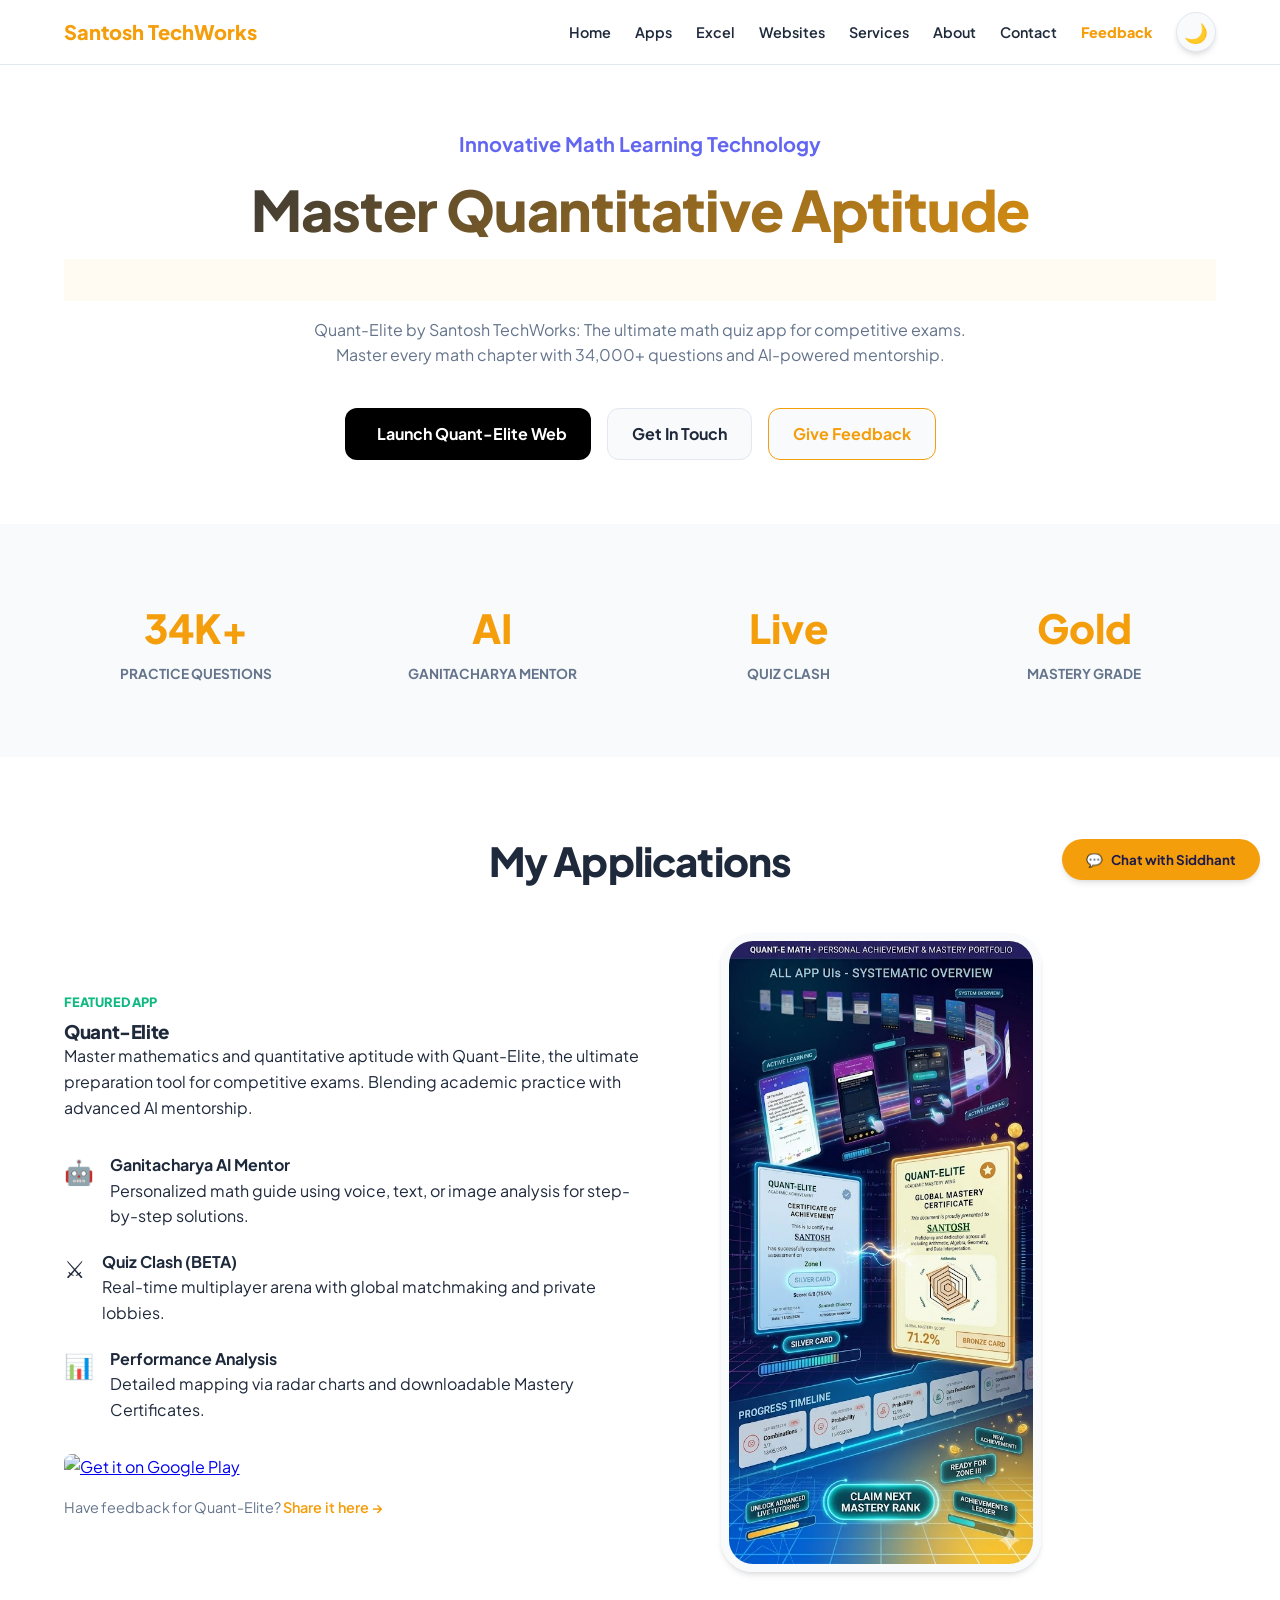
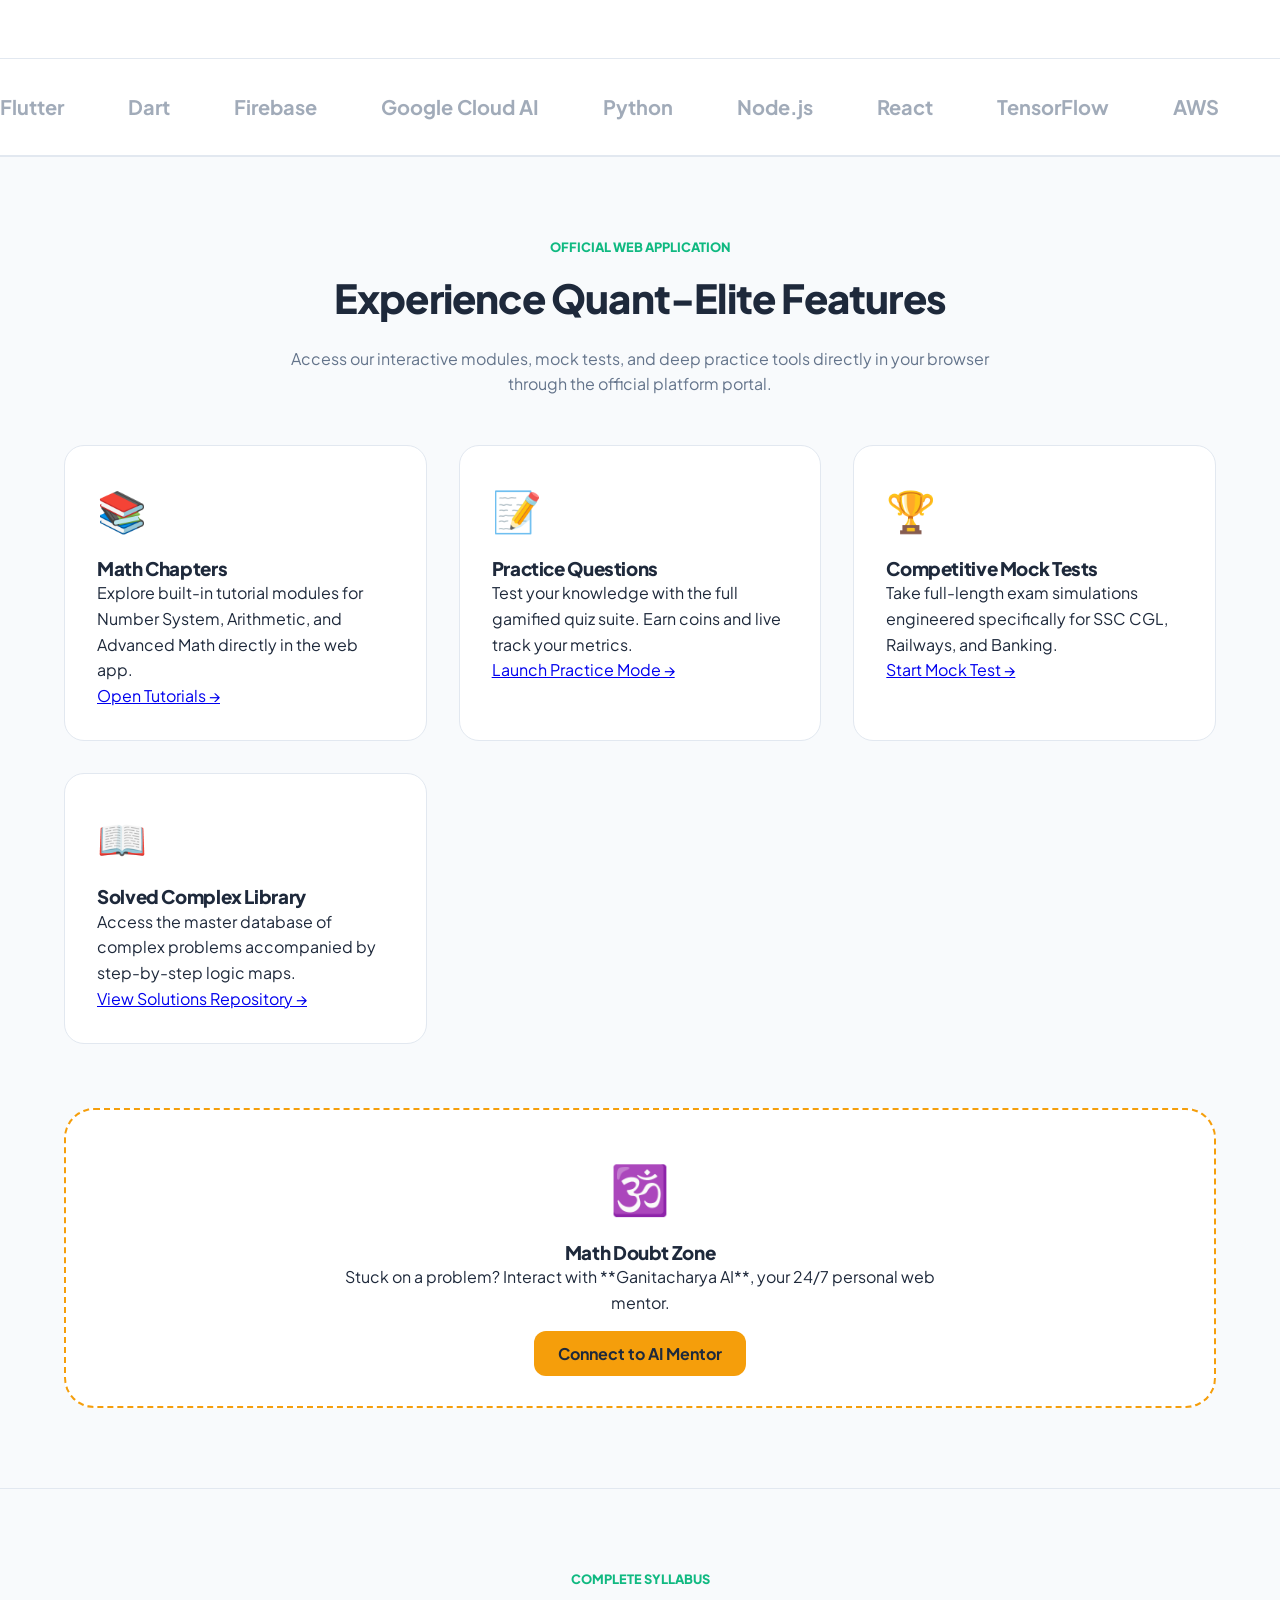
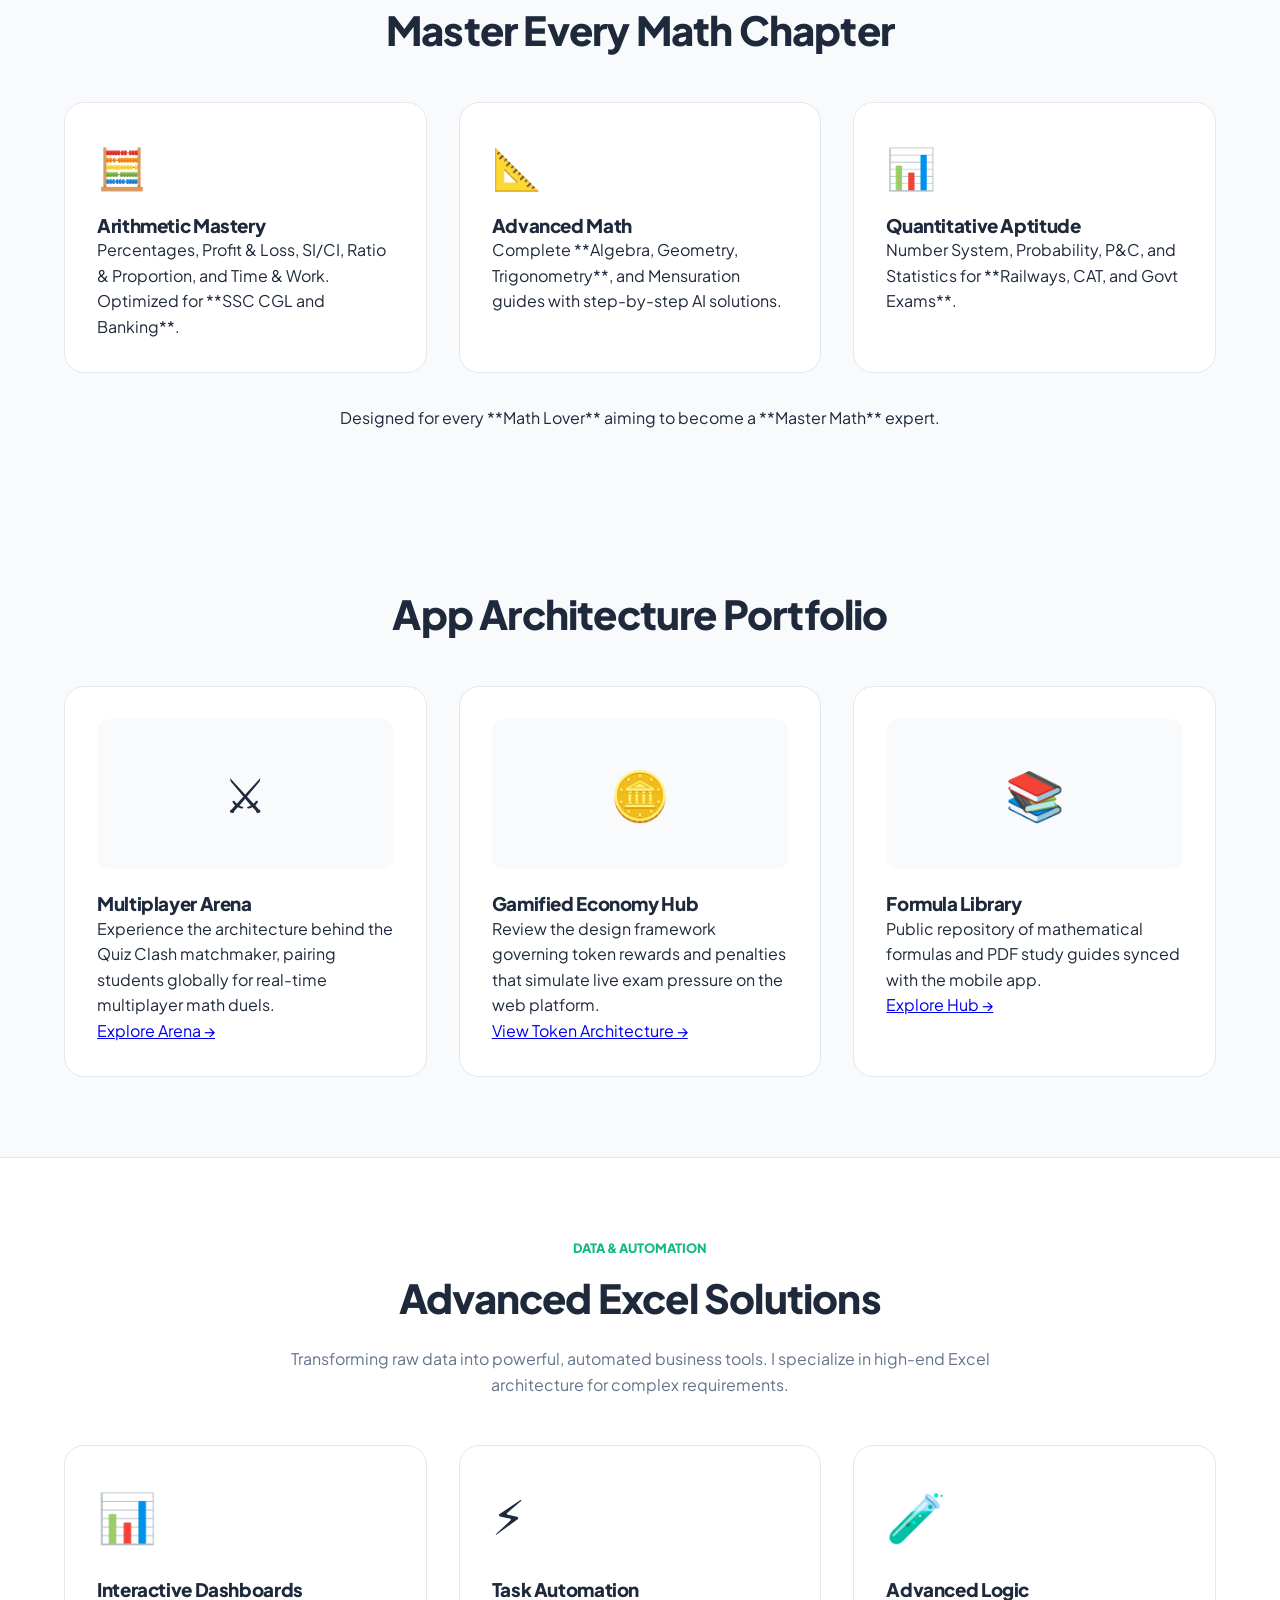
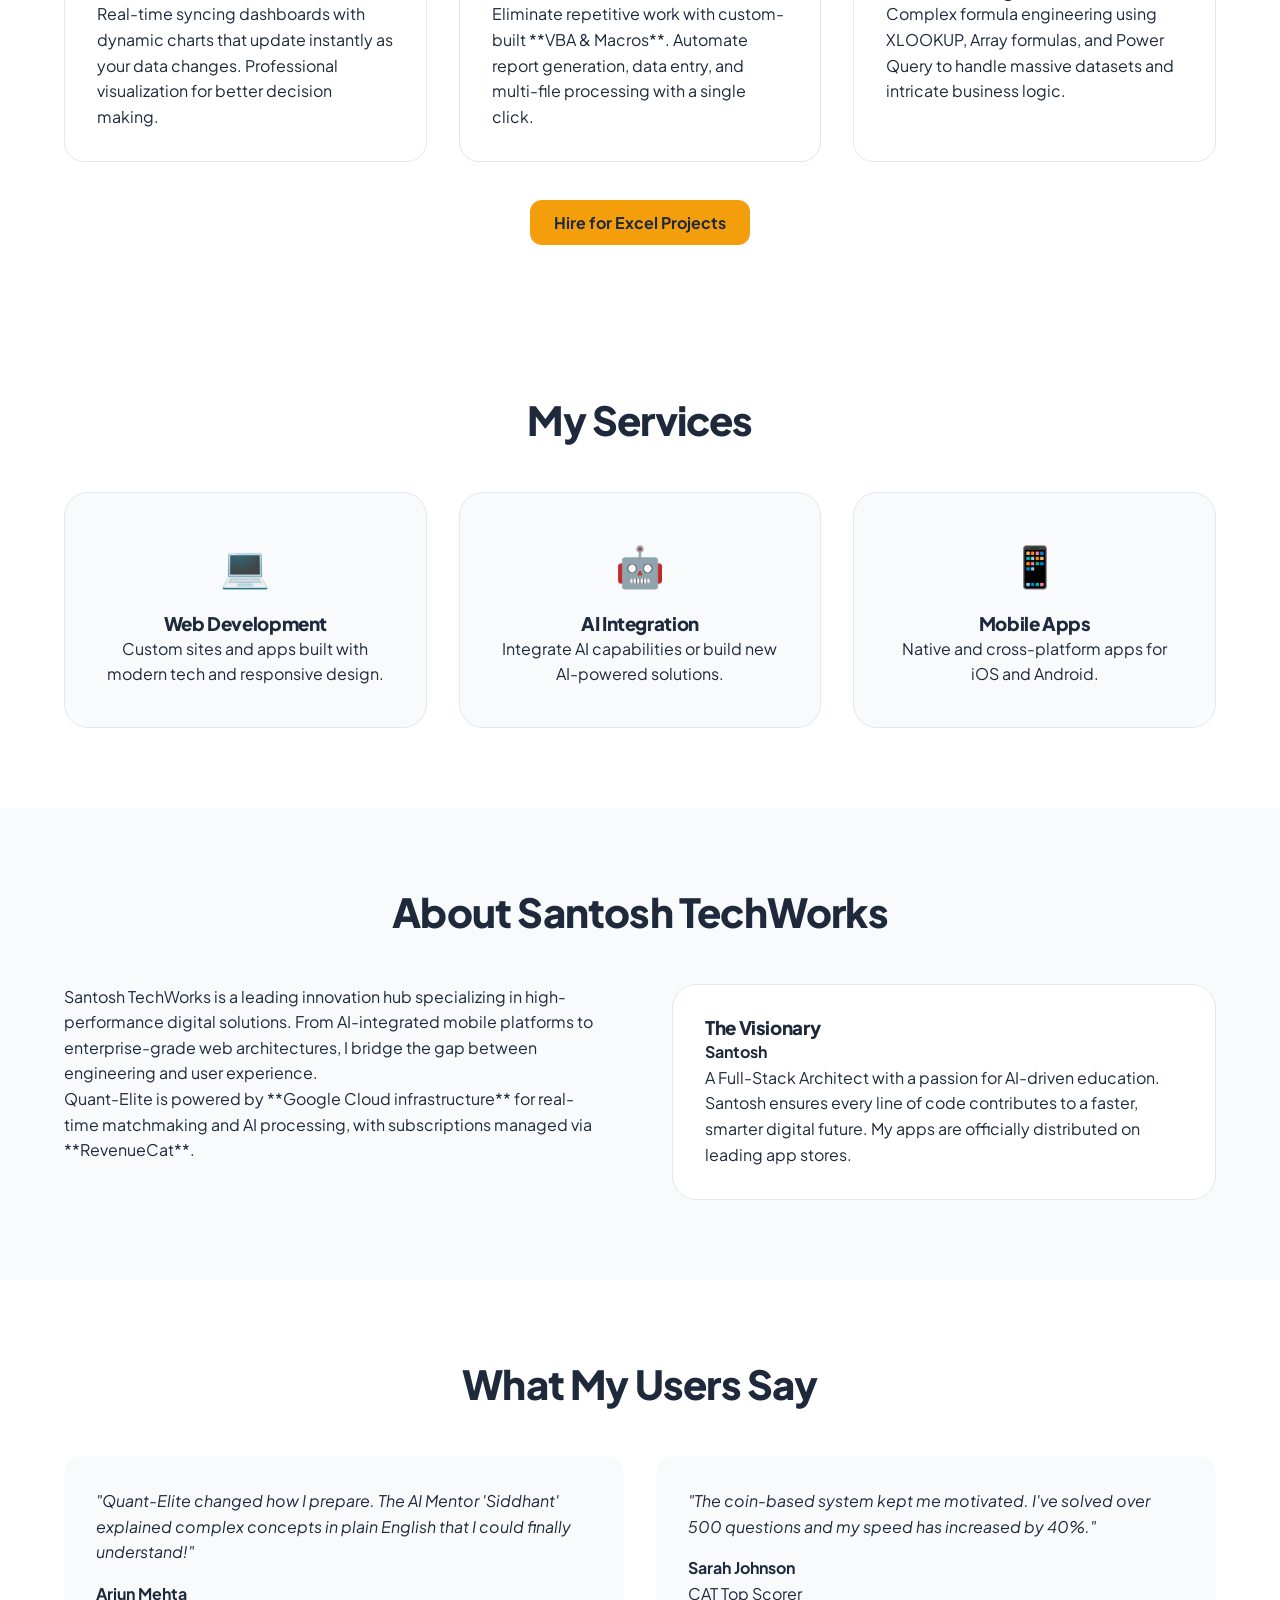
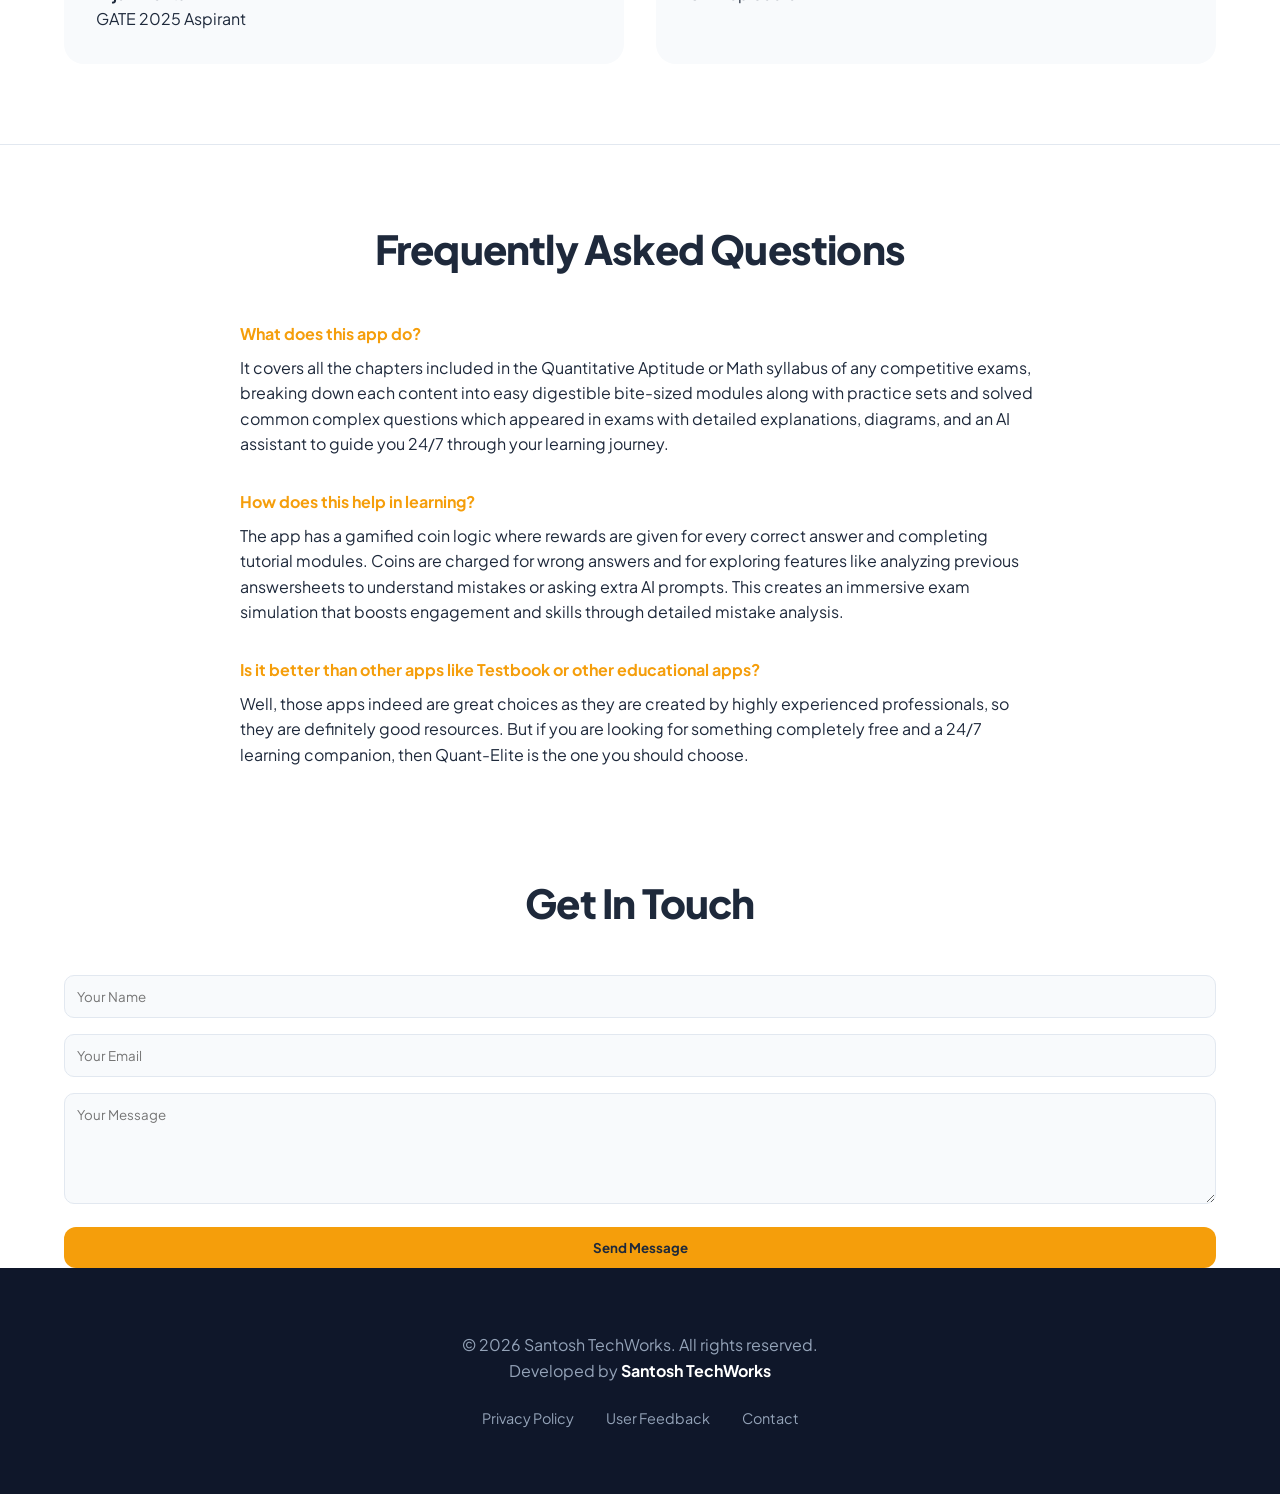
==== commit 3ca09cd5: "Update website content and installation guide" ====
--- a/index.html
+++ b/index.html
@@ -48,7 +48,7 @@
                         "name": "How does this help in learning?",
                         "acceptedAnswer": {
                             "@type": "Answer",
-                            "text": "The app uses a gamified coin logic where correct answers and module completions earn rewards, while mistakes or advanced features incur costs. This creates a time-bound exam simulation that boosts engagement and skills through pressure and detailed mistake analysis."
+                            "text": "The app uses a gamified coin logic where correct answers and module completions earn rewards, while mistakes or advanced features incur costs. This creates an immersive exam simulation that boosts engagement and skills through detailed mistake analysis."
                         }
                     },
                     {
@@ -406,7 +406,7 @@
             </div>
             <div style="margin-bottom: 2rem;">
                 <h4 style="color: var(--primary); margin-bottom: 0.5rem;">How does this help in learning?</h4>
-                <p>The app has a gamified coin logic where rewards are given for every correct answer and completing tutorial modules. Coins are charged for wrong answers and for exploring features like analyzing previous answersheets to understand mistakes or asking extra AI prompts. This helps put pressure on users with time-bound exam simulations to boost engagement and skills.</p>
+                <p>The app has a gamified coin logic where rewards are given for every correct answer and completing tutorial modules. Coins are charged for wrong answers and for exploring features like analyzing previous answersheets to understand mistakes or asking extra AI prompts. This creates an immersive exam simulation that boosts engagement and skills through detailed mistake analysis.</p>
             </div>
             <div style="margin-bottom: 2rem;">
                 <h4 style="color: var(--primary); margin-bottom: 0.5rem;">Is it better than other apps like Testbook or other educational apps?</h4>
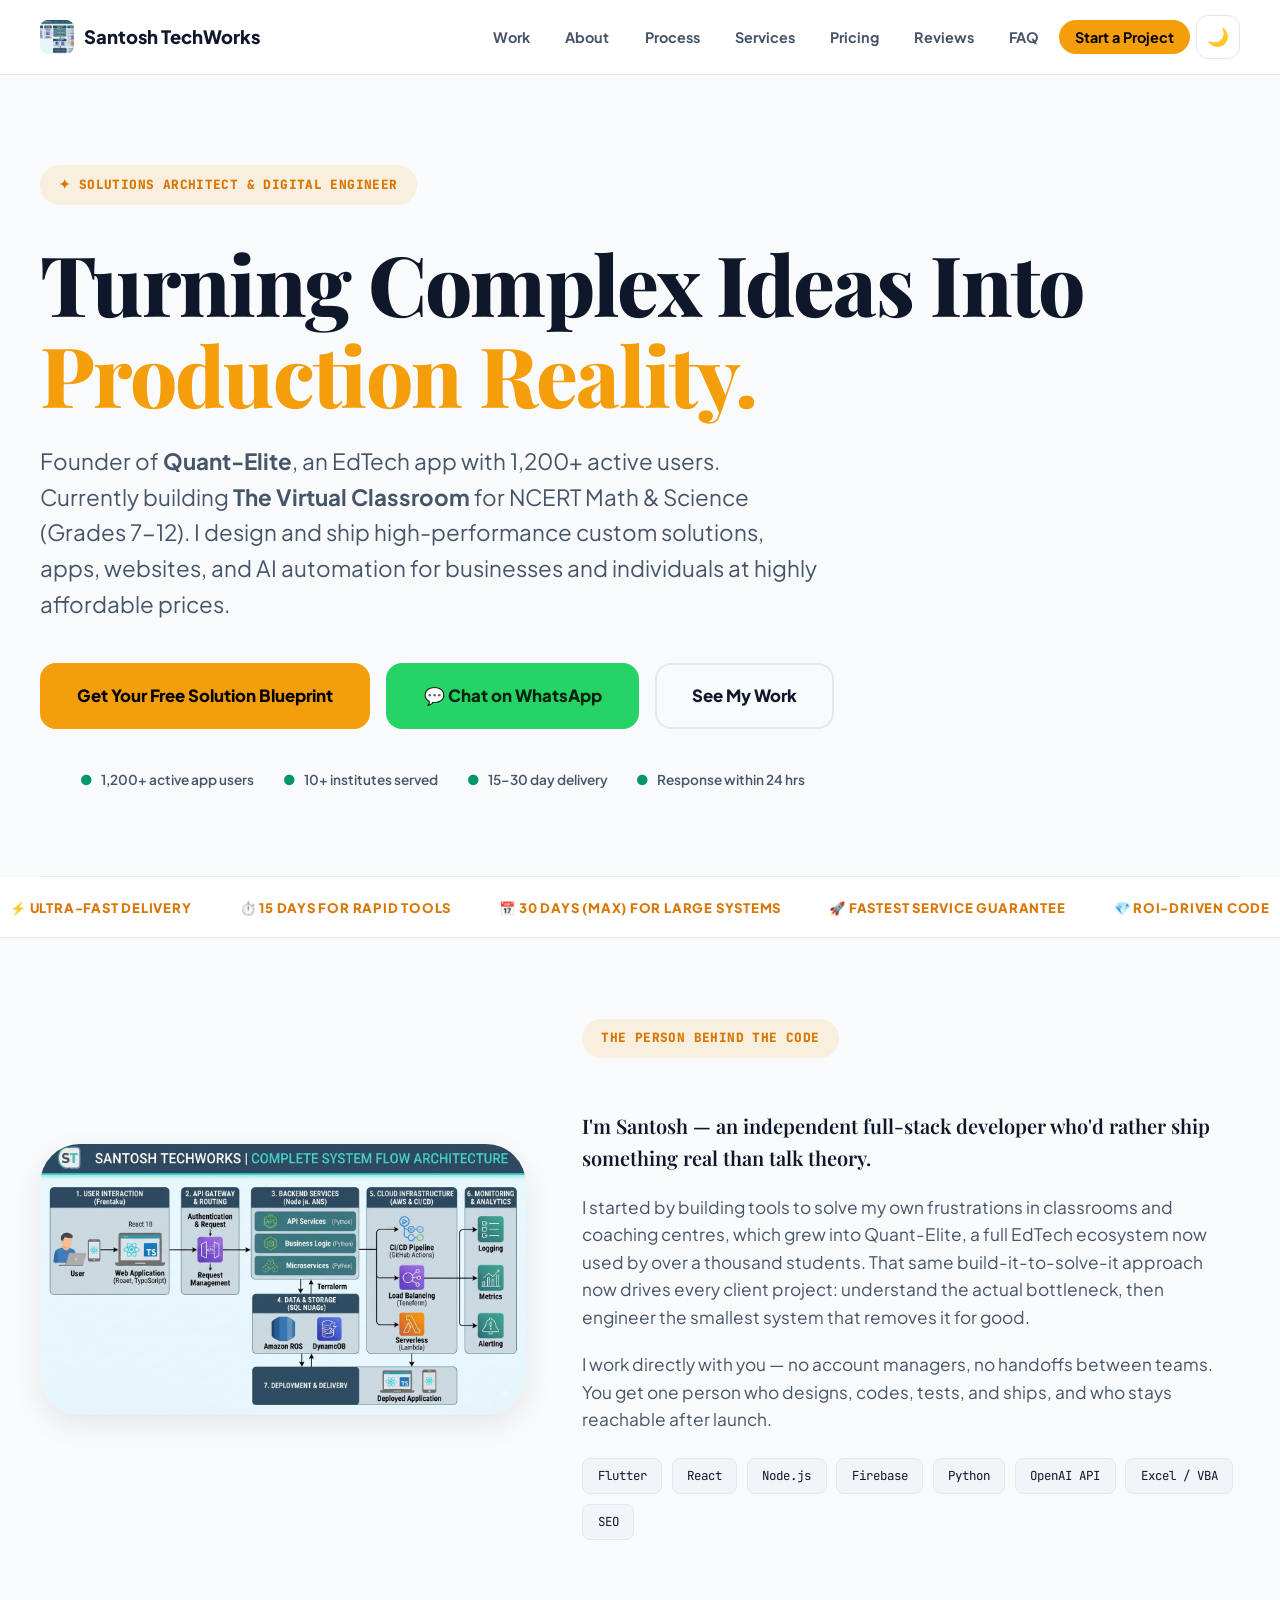
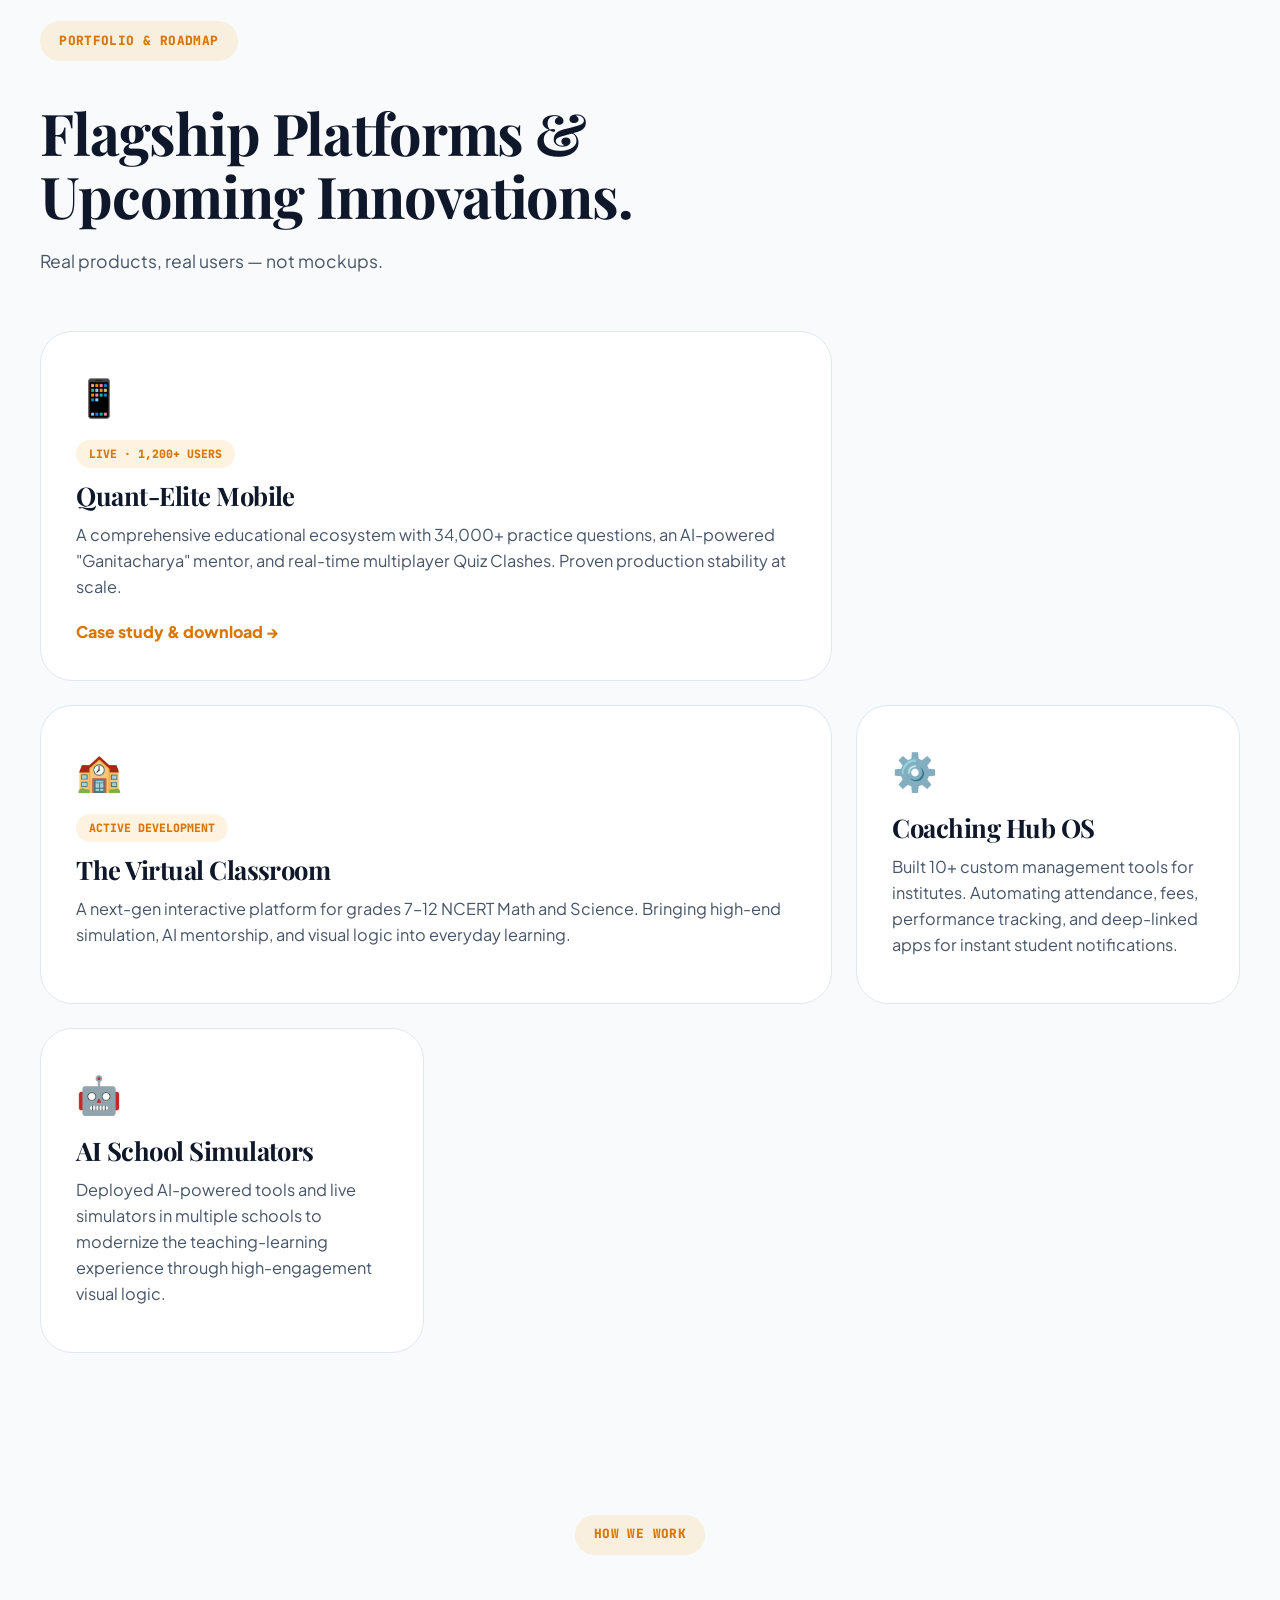
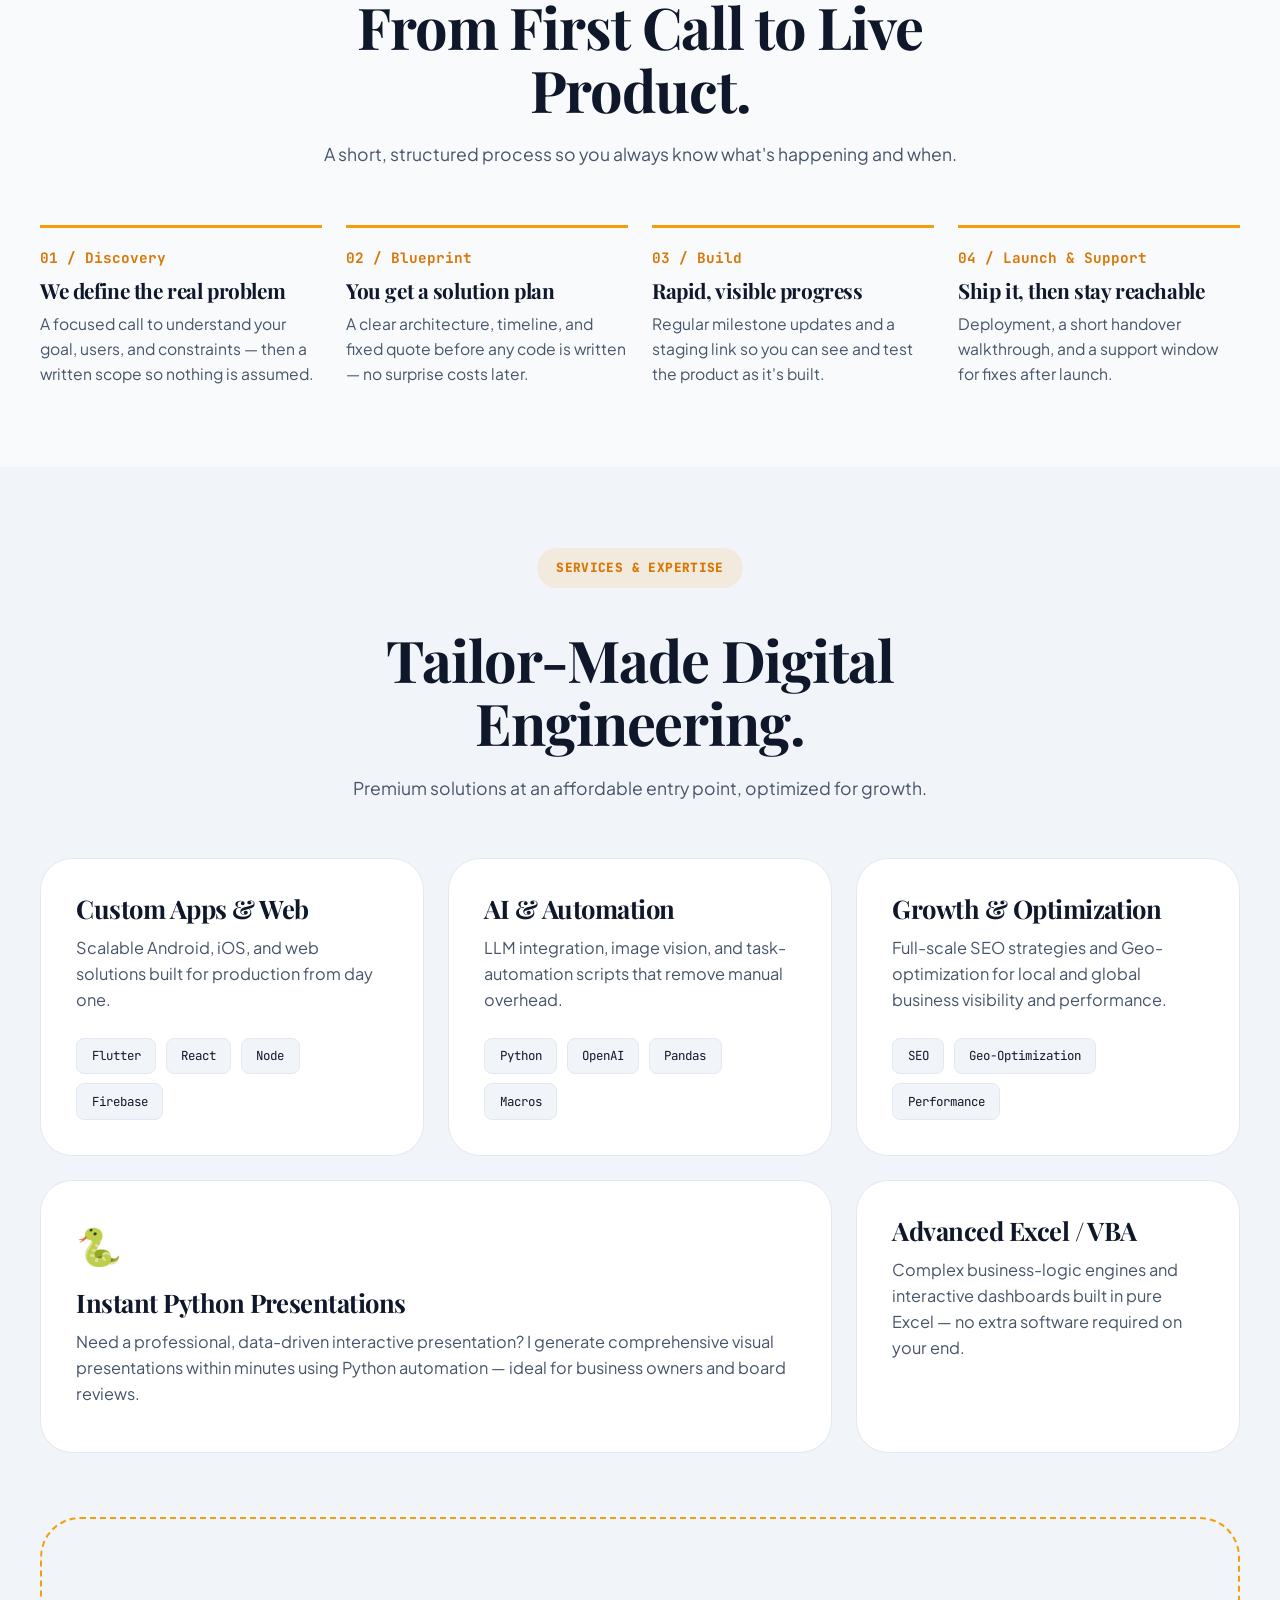
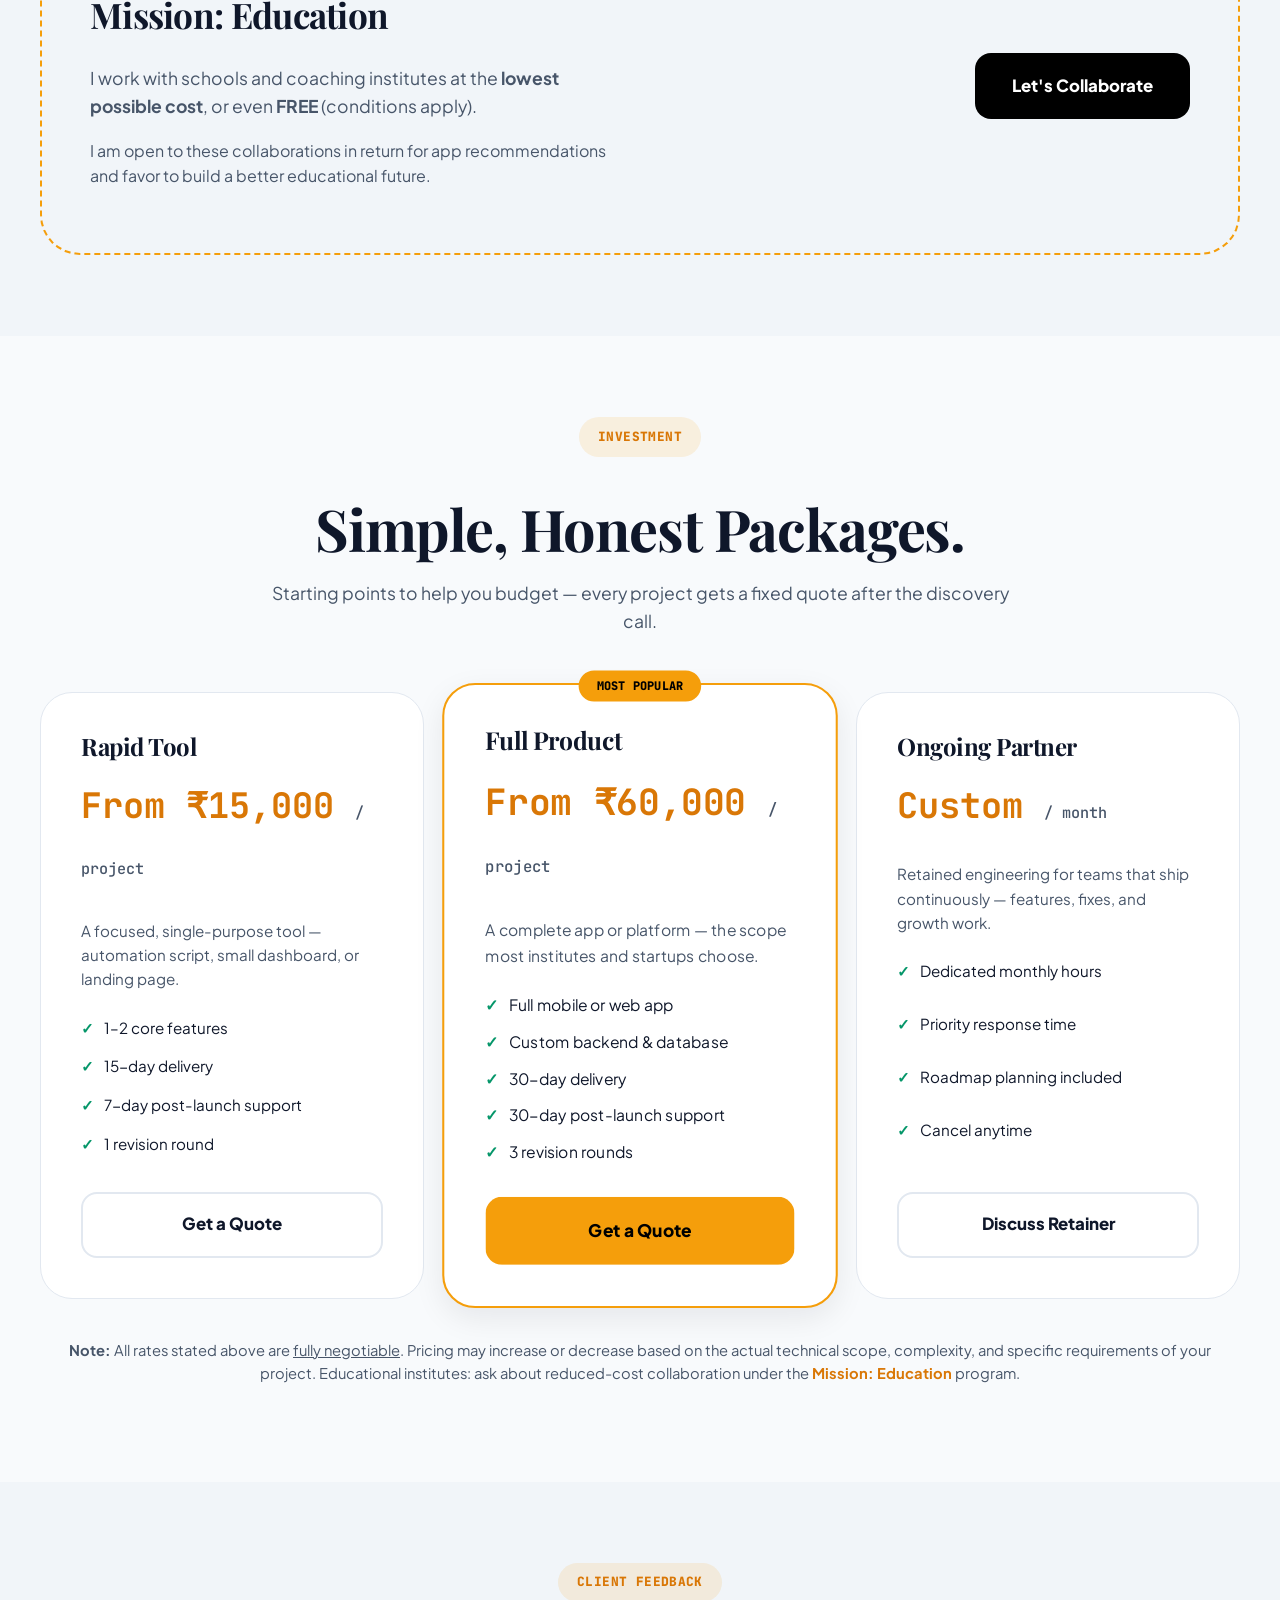
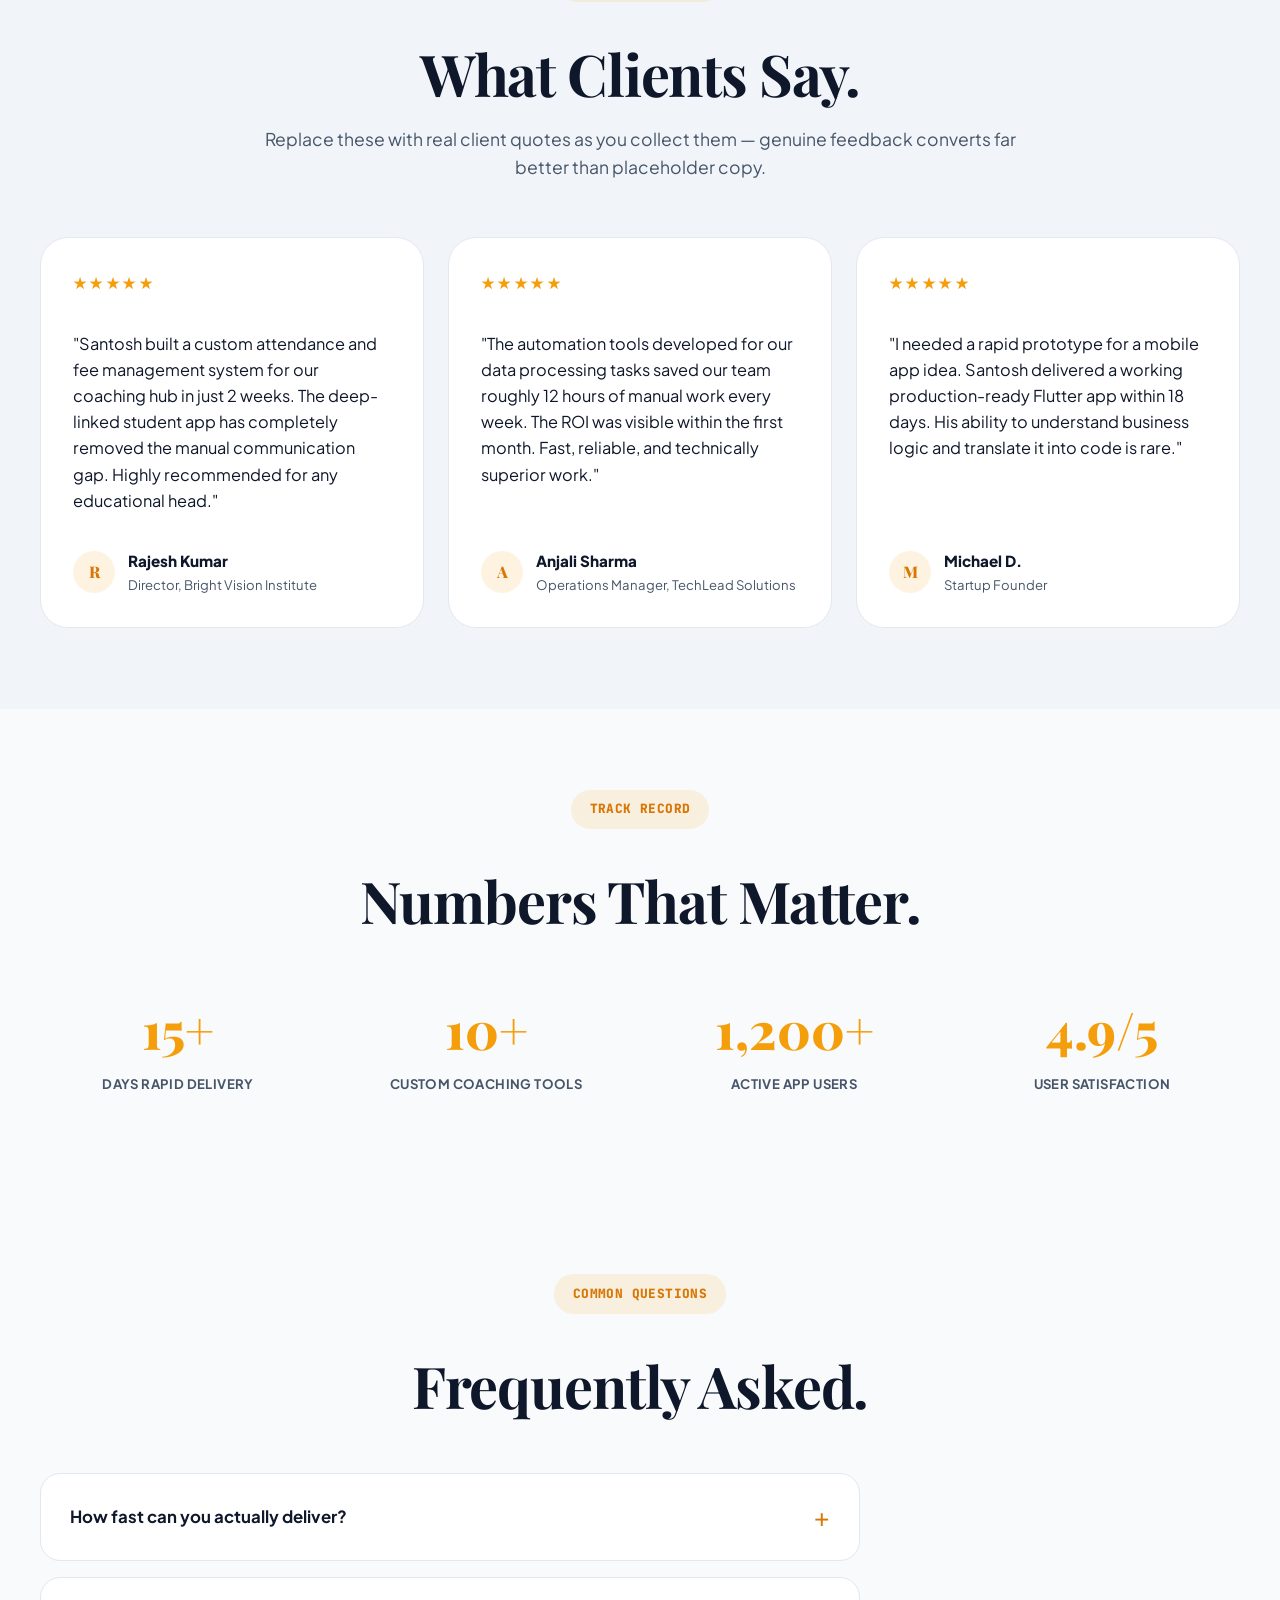
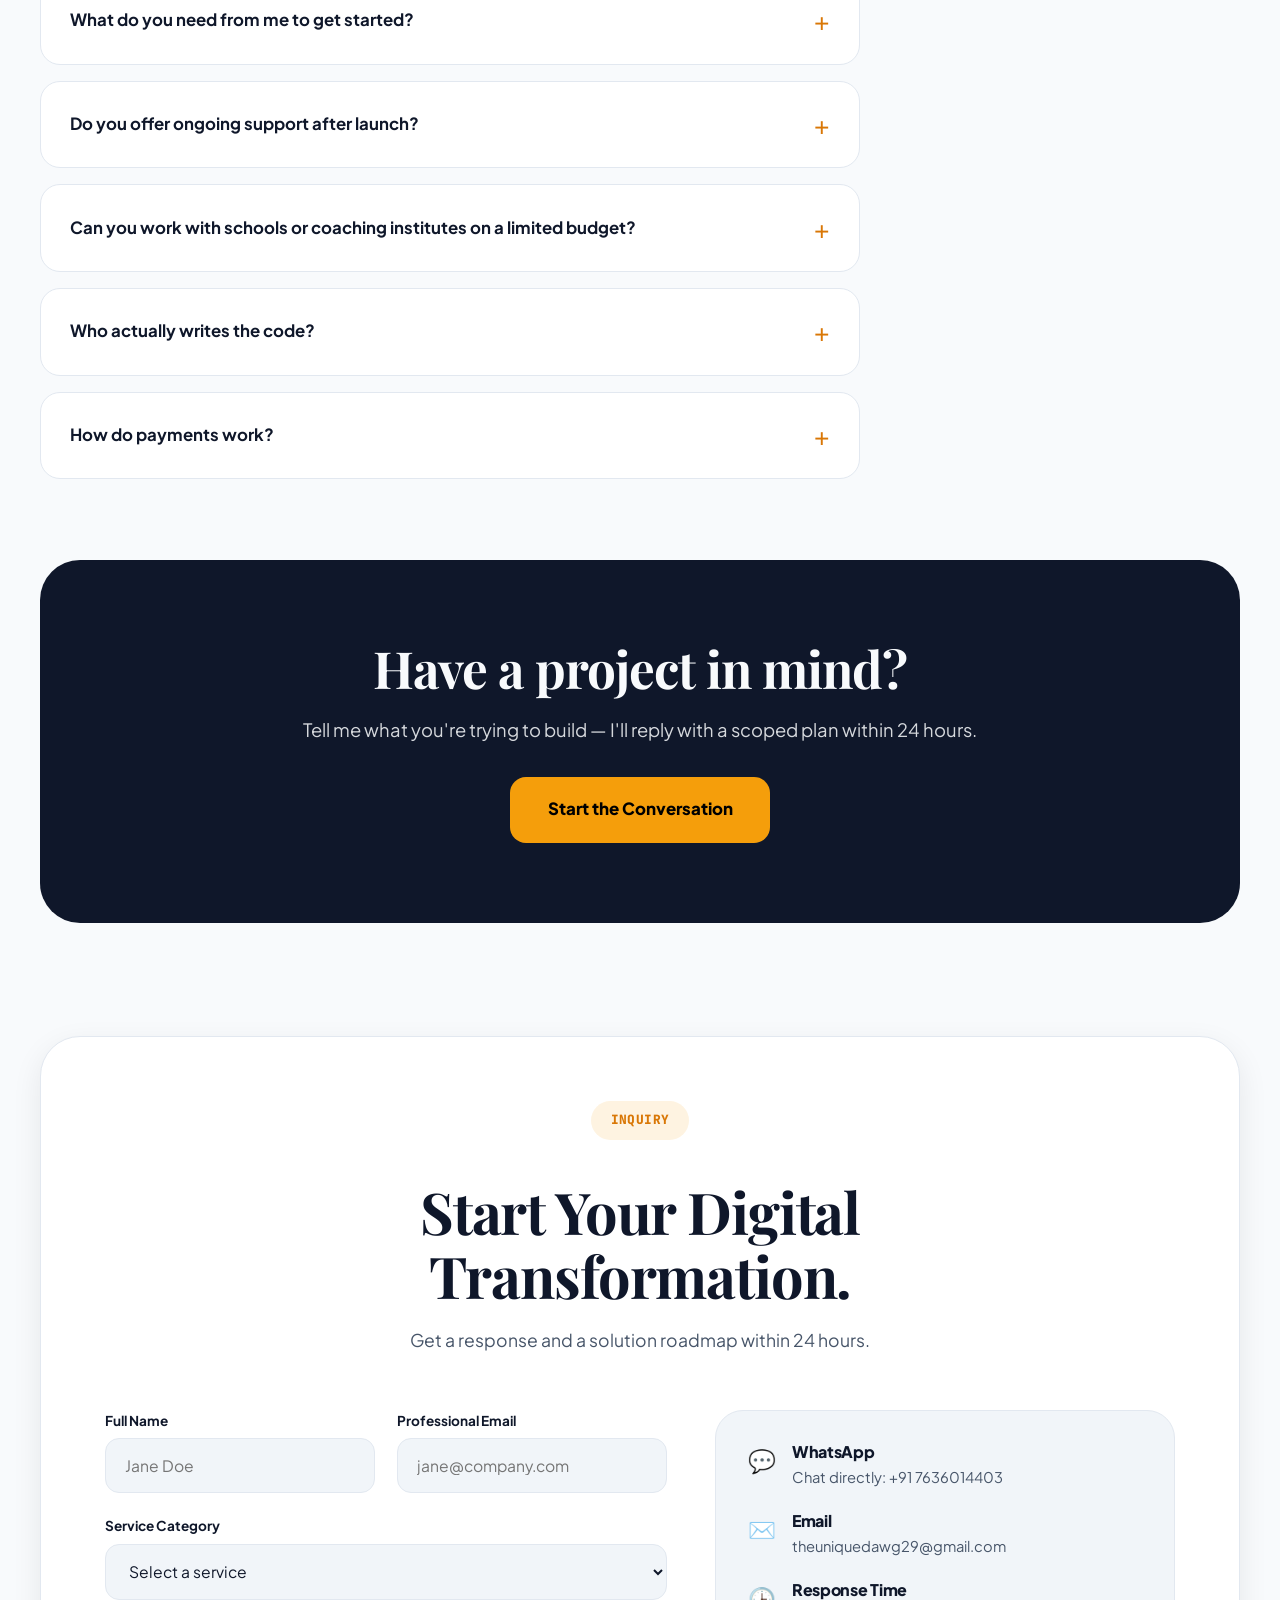
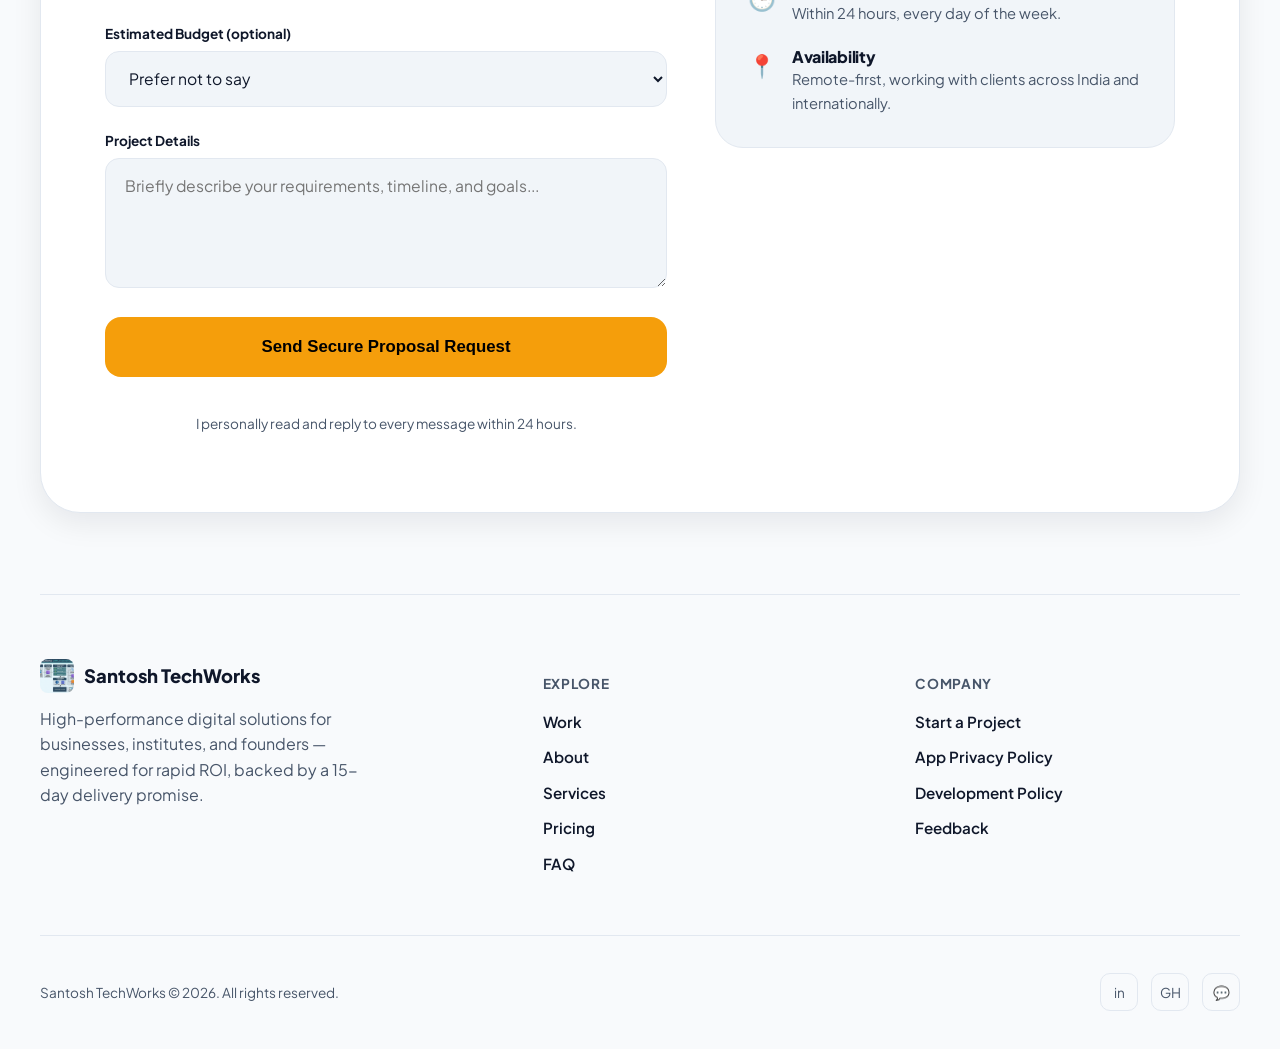
==== commit 8a6e2730: "Update website content and installation guide" ====
--- a/index.html
+++ b/index.html
@@ -2,474 +2,868 @@
 <html lang="en" data-theme="light">
 <head>
     <meta charset="UTF-8">
-    <meta name="viewport" content="width=device-width, initial-scale=1.0">
-    <meta name="description" content="Master math for SSC CGL, Banking, Railways, and Govt Exams with Quant-Elite. The #1 AI-powered math learning app and quiz platform for quantitative aptitude mastery.">
-    <meta name="keywords" content="math learning app, competitive exam math, quantitative aptitude, govt exam math, SSC CGL math, math quiz app, math lover, master math, math chapters, Quant-Elite, SSC math, bank exam preparation, reasoning app, math mastery, competitive exam preparation">
-    <title>Quant-Elite | Best Math Learning App for SSC CGL & Competitive Exams</title>
+    <meta name="viewport" content="width=device-width, initial-scale=1">
+
+    <title>Santosh TechWorks | Full-Stack Developer & AI Solutions Architect — 15-Day Delivery</title>
+    <meta name="description" content="Independent full-stack developer and AI specialist. Creator of Quant-Elite (1,200+ users) and The Virtual Classroom for NCERT Math & Science. Custom apps, automation, and AI integration delivered in 15–30 days.">
+    <meta name="keywords" content="full stack developer, AI solutions, app developer India, custom software, EdTech developer, automation specialist">
+    <meta name="author" content="Santosh">
+    <link rel="canonical" href="https://www.santoshtechworks.com/">
+
+    <!-- Open Graph / Social sharing: replace og:url and og:image with your live hosted URLs before publishing -->
+    <meta property="og:type" content="website">
+    <meta property="og:title" content="Santosh TechWorks | Full-Stack Developer & AI Solutions Architect">
+    <meta property="og:description" content="From flagship app Quant-Elite to custom automation and educational simulators. High-impact solutions delivered in 15–30 days.">
+    <meta property="og:url" content="https://www.santoshtechworks.com/">
+    <meta property="og:image" content="https://www.santoshtechworks.com/og-cover.jpg">
+    <meta name="twitter:card" content="summary_large_image">
+    <meta name="twitter:title" content="Santosh TechWorks | Full-Stack Developer & AI Solutions Architect">
+    <meta name="twitter:description" content="Custom apps, automation & AI integration — delivered in 15–30 days.">
+
+    <meta name="theme-color" content="#f8fafc" media="(prefers-color-scheme: light)">
+    <meta name="theme-color" content="#000000" media="(prefers-color-scheme: dark)">
+
+    <!-- Self-contained favicon updated with logo -->
+    <link rel="icon" type="image/png" href="COMPLETE_FLOW_OVERVIEW.png">
+
+    <link rel="preconnect" href="https://fonts.googleapis.com">
+    <link rel="preconnect" href="https://fonts.gstatic.com" crossorigin>
+    <link href="https://fonts.googleapis.com/css2?family=Playfair+Display:wght@700;800&family=Plus+Jakarta+Sans:wght@400;500;600;700;800&family=JetBrains+Mono:wght@500&display=swap" rel="stylesheet">
+
+    <!-- Structured data for search engines. Fill in real sameAs profile URLs before publishing. -->
     <script type="application/ld+json">
-        [
-            {
-                "@context": "https://schema.org",
-                "@type": "SoftwareApplication",
-                "name": "Quant-Elite",
-                "operatingSystem": "Android",
-                "applicationCategory": "EducationApplication",
-                "description": "Advanced AI-powered math quiz and learning platform for competitive exams like SSC CGL, Banking, and Railways.",
-                "offers": {
-                    "@type": "Offer",
-                    "price": "0",
-                    "priceCurrency": "INR"
-                },
-                "author": {
-                    "@type": "Organization",
-                    "name": "Santosh Techworks",
-                    "url": "https://theuniquedawg29-cloud.github.io/santosh-techworks-official/"
-                },
-                "aggregateRating": {
-                    "@type": "AggregateRating",
-                    "ratingValue": "4.9",
-                    "reviewCount": "1250"
-                }
-            },
-            {
-                "@context": "https://schema.org",
-                "@type": "FAQPage",
-                "mainEntity": [
-                    {
-                        "@type": "Question",
-                        "name": "What does this app do?",
-                        "acceptedAnswer": {
-                            "@type": "Answer",
-                            "text": "Quant-Elite covers all chapters in the Quantitative Aptitude and Math syllabus for competitive exams, breaking down content into easy, bite-sized modules with practice sets, solved complex questions, detailed diagrams, and a 24/7 AI assistant to guide your learning journey."
-                        }
-                    },
-                    {
-                        "@type": "Question",
-                        "name": "How does this help in learning?",
-                        "acceptedAnswer": {
-                            "@type": "Answer",
-                            "text": "The app uses a gamified coin logic where correct answers and module completions earn rewards, while mistakes or advanced features incur costs. This creates an immersive exam simulation that boosts engagement and skills through detailed mistake analysis."
-                        }
-                    },
-                    {
-                        "@type": "Question",
-                        "name": "Is it better than other apps like Testbook or other educational apps?",
-                        "acceptedAnswer": {
-                            "@type": "Answer",
-                            "text": "While professional apps are great resources, Quant-Elite offers a completely free, 24/7 learning companion experience specifically designed for students who want an interactive, AI-driven personal mentor."
-                        }
-                    }
-                ]
+        {
+            "@context": "https://schema.org",
+            "@type": "ProfessionalService",
+            "name": "Santosh TechWorks",
+            "description": "Independent full-stack development and AI solutions studio specializing in EdTech platforms, automation, and rapid-delivery custom software.",
+            "founder": { "@type": "Person", "name": "Santosh" },
+            "areaServed": "Worldwide",
+            "url": "https://www.santoshtechworks.com/",
+            "sameAs": [
+                "https://www.linkedin.com/in/your-profile",
+                "https://github.com/your-profile"
+            ],
+            "makesOffer": [
+                { "@type": "Offer", "itemOffered": { "@type": "Service", "name": "Custom Mobile & Web Development" } },
+                { "@type": "Offer", "itemOffered": { "@type": "Service", "name": "AI & Automation Integration" } },
+                { "@type": "Offer", "itemOffered": { "@type": "Service", "name": "EdTech / School & Coaching Solutions" } }
+            ]
+        }
+    </script>
+
+    <style>
+        :root {
+            --primary: #f59e0b;
+            --primary-strong: #d97706;
+            --primary-soft: rgba(245, 158, 11, 0.12);
+            --body: #f8fafc;
+            --surface: #ffffff;
+            --surface-soft: #f1f5f9;
+            --text: #0f172a;
+            --text-soft: #475569;
+            --border: #e2e8f0;
+            --success: #059669;
+            --shadow: 0 10px 30px rgba(2, 6, 23, 0.08);
+            --radius-lg: 40px;
+            --transition: 250ms cubic-bezier(0.16, 1, 0.3, 1);
+            --font-display: "Playfair Display", serif;
+            --font-body: "Plus Jakarta Sans", sans-serif;
+            --font-mono: "JetBrains Mono", monospace;
+        }
+
+        html[data-theme="dark"] {
+            --body: #000000;
+            --surface: #0a0a0a;
+            --surface-soft: #0f0f0f;
+            --text: #f8fafc;
+            --text-soft: #cbd5e1;
+            --border: rgba(148, 163, 184, 0.18);
+            --shadow: 0 10px 30px rgba(0, 0, 0, 0.5);
+        }
+
+        * { box-sizing: border-box; }
+        html { scroll-behavior: smooth; }
+
+        @media (prefers-reduced-motion: reduce) {
+            html { scroll-behavior: auto; }
+            * { animation-duration: 0.01ms !important; transition-duration: 0.01ms !important; }
+        }
+
+        body {
+            margin: 0;
+            background: var(--body);
+            color: var(--text);
+            font-family: var(--font-body);
+            line-height: 1.6;
+            transition: background var(--transition), color var(--transition);
+        }
+
+        h1, h2, h3, h4 { font-family: var(--font-display); letter-spacing: -0.02em; line-height: 1.1; }
+
+        a { color: inherit; }
+        img { max-width: 100%; display: block; }
+
+        :focus-visible {
+            outline: 3px solid var(--primary-strong);
+            outline-offset: 3px;
+            border-radius: 4px;
+        }
+
+        .container { width: min(calc(100% - 3rem), 1200px); margin-inline: auto; }
+
+        .skip-link {
+            position: absolute; left: -999px; top: 0; z-index: 1000;
+            background: var(--primary); color: #000; padding: 1rem 1.5rem;
+            font-weight: 800; border-radius: 0 0 12px 0; text-decoration: none;
+        }
+        .skip-link:focus { left: 0; }
+
+        /* NAV */
+        .site-header {
+            position: sticky; top: 0; z-index: 100;
+            background: color-mix(in srgb, var(--surface) 90%, transparent);
+            backdrop-filter: blur(20px); border-bottom: 1px solid var(--border);
+        }
+        .navbar { height: 74px; display: flex; align-items: center; justify-content: space-between; gap: 1rem; }
+        .logo { font-weight: 800; font-size: 1.15rem; display: flex; align-items: center; gap: 0.6rem; text-decoration: none; }
+        .logo-box { width: 34px; height: 34px; background: var(--primary); color: #000; display: grid; place-items: center; border-radius: 8px; font-weight: 900; flex-shrink: 0; }
+        .nav-right { display: flex; align-items: center; gap: 0.4rem; }
+        .nav-links { list-style: none; display: flex; gap: 0.2rem; align-items: center; margin: 0; padding: 0; }
+        .nav-links a { padding: 0.5rem 1rem; border-radius: 50px; font-weight: 700; color: var(--text-soft); text-decoration: none; transition: 0.2s; font-size: 0.9rem; white-space: nowrap; }
+        .nav-links a:hover { background: var(--primary-soft); color: var(--primary-strong); }
+        .nav-cta { background: var(--primary) !important; color: #000 !important; }
+
+        .nav-toggle { display: none; width: 44px; height: 44px; border-radius: 12px; border: 1px solid var(--border); background: var(--surface); cursor: pointer; }
+        .nav-toggle span, .nav-toggle::before, .nav-toggle::after { content: ''; display: block; width: 20px; height: 2px; background: var(--text); margin: 4px auto; transition: 0.25s; }
+
+        .t-btn { width: 44px; height: 44px; border-radius: 12px; border: 1px solid var(--border); background: var(--surface); cursor: pointer; font-size: 1.1rem; }
+
+        /* HERO */
+        .hero { padding: clamp(4rem, 10vh, 9rem) 0 clamp(3rem, 8vh, 6rem); border-bottom: 1px solid var(--border); }
+        .badge {
+            display: inline-flex; align-items: center; gap: 0.5rem;
+            padding: 0.6rem 1.2rem; background: var(--primary-soft);
+            color: var(--primary-strong); border-radius: 50px;
+            font-weight: 800; font-size: 0.8rem; text-transform: uppercase; margin-bottom: 2rem;
+            font-family: var(--font-mono); letter-spacing: 0.03em;
+        }
+        .hero h1 { font-size: clamp(2.6rem, 7vw, 5.2rem); margin: 0 0 1.5rem; font-weight: 800; }
+        .hero h1 span { color: var(--primary); }
+        .hero-desc { font-size: clamp(1.1rem, 2vw, 1.4rem); color: var(--text-soft); max-width: 780px; margin-bottom: 2.5rem; }
+
+        .hero-btns { display: flex; flex-wrap: wrap; gap: 1rem; align-items: center; margin-bottom: 2.5rem; }
+
+        .btn {
+            display: inline-flex; align-items: center; gap: 0.8rem; padding: 1.1rem 2.2rem;
+            border-radius: 16px; font-weight: 800; font-size: 1.05rem; text-decoration: none; transition: 0.3s;
+            border: 2px solid transparent; cursor: pointer;
+        }
+        .btn-p { background: var(--primary); color: #000; }
+        .btn-p:hover { transform: translateY(-4px); box-shadow: 0 20px 40px var(--primary-soft); }
+        .btn-s { border-color: var(--border); color: var(--text); background: transparent; }
+        .btn-s:hover { background: var(--surface-soft); border-color: var(--primary); }
+        .btn-wa { background: #25D366; color: #04240f; }
+        .btn-wa:hover { transform: translateY(-4px); box-shadow: 0 20px 40px rgba(37,211,102,0.25); }
+
+        .hero-trust { display: flex; flex-wrap: wrap; gap: 0.6rem 1.8rem; font-size: 0.85rem; color: var(--text-soft); font-weight: 600; }
+        .hero-trust li { display: flex; align-items: center; gap: 0.5rem; list-style: none; }
+        .hero-trust ul { display: flex; flex-wrap: wrap; gap: 0.6rem 1.8rem; padding: 0; margin: 0; }
+        .dot { color: var(--success); }
+
+        /* TIMELINE STRIP */
+        .speed-strip { background: var(--surface); padding: 1.2rem 0; border-bottom: 1px solid var(--border); overflow-x: auto; }
+        .speed-content { display: flex; justify-content: center; gap: clamp(1.2rem, 4vw, 3rem); font-weight: 800; font-size: 0.82rem; text-transform: uppercase; color: var(--primary-strong); letter-spacing: 0.06em; white-space: nowrap; min-width: max-content; margin-inline: auto; }
+
+        /* SECTIONS */
+        .section { padding: clamp(4rem, 9vh, 8rem) 0; }
+        .section-header { margin-bottom: 3.5rem; max-width: 760px; }
+        .section-header.centered { text-align: center; margin-inline: auto; }
+        .section-header h2 { font-size: clamp(2.2rem, 5vw, 3.6rem); margin: 0.5rem 0 1.2rem; }
+        .section-header p { color: var(--text-soft); font-size: 1.1rem; }
+
+        /* BENTO GRID */
+        .bento-grid { display: grid; grid-template-columns: repeat(3, 1fr); gap: 1.5rem; }
+        .bento-card {
+            background: var(--surface); border: 1px solid var(--border);
+            padding: 2.2rem; border-radius: 32px; transition: 0.4s;
+            position: relative; overflow: hidden;
+        }
+        .bento-card:hover { transform: translateY(-6px); border-color: var(--primary); box-shadow: var(--shadow); }
+        .bento-card h3 { font-size: 1.6rem; margin: 0 0 0.8rem; }
+        .bento-card p { color: var(--text-soft); font-size: 1.02rem; margin: 0 0 0.6rem; }
+        .bento-icon { font-size: 2.3rem; display: block; margin-bottom: 0.8rem; }
+
+        .card-wide { grid-column: span 2; }
+        .card-high { grid-row: span 2; }
+
+        .card-link { font-weight: 800; color: var(--primary-strong); text-decoration: none; margin-top: 0.6rem; display: inline-flex; align-items: center; gap: 0.4rem; }
+        .card-link:hover { gap: 0.7rem; }
+
+        .status-pill { display: inline-block; padding: 0.3rem 0.8rem; border-radius: 50px; background: var(--primary-soft); color: var(--primary-strong); font-size: 0.72rem; font-weight: 800; text-transform: uppercase; font-family: var(--font-mono); margin-bottom: 0.8rem; }
+
+        /* ABOUT */
+        .about-grid { display: grid; grid-template-columns: 0.85fr 1.15fr; gap: 3.5rem; align-items: center; }
+        .about-photo {
+            aspect-ratio: 1; border-radius: var(--radius-lg); background: linear-gradient(155deg, var(--primary-soft), var(--surface-soft));
+            border: 1px solid var(--border); display: grid; place-items: center; font-family: var(--font-display); font-size: 6rem; color: var(--primary-strong); font-weight: 800;
+        }
+        .about-copy p { color: var(--text-soft); font-size: 1.08rem; margin-bottom: 1.2rem; }
+        .about-copy p:first-of-type { font-size: 1.25rem; color: var(--text); font-weight: 600; font-family: var(--font-display); }
+        .about-tags { display: flex; flex-wrap: wrap; gap: 0.6rem; margin-top: 1.5rem; }
+        .about-tags span { font-family: var(--font-mono); font-size: 0.78rem; background: var(--surface-soft); border: 1px solid var(--border); padding: 0.45rem 0.9rem; border-radius: 8px; }
+
+        /* PROCESS */
+        .process-list { display: grid; grid-template-columns: repeat(4, 1fr); gap: 1.5rem; counter-reset: step; }
+        .process-step { position: relative; padding-top: 1rem; border-top: 3px solid var(--primary); }
+        .process-num { font-family: var(--font-mono); font-weight: 700; color: var(--primary-strong); font-size: 0.9rem; }
+        .process-step h3 { font-size: 1.3rem; margin: 0.6rem 0 0.6rem; }
+        .process-step p { color: var(--text-soft); font-size: 0.98rem; margin: 0; }
+
+        /* PRICING */
+        .pricing-grid { display: grid; grid-template-columns: repeat(3, 1fr); gap: 1.5rem; align-items: stretch; }
+        .price-card { background: var(--surface); border: 1px solid var(--border); border-radius: 32px; padding: 2.5rem; display: flex; flex-direction: column; }
+        .price-card.featured { border: 2px solid var(--primary); position: relative; transform: scale(1.03); box-shadow: var(--shadow); }
+        .price-card h3 { font-size: 1.5rem; margin: 0 0 0.4rem; }
+        .price-tag { font-family: var(--font-mono); font-size: 2.2rem; font-weight: 700; color: var(--primary-strong); margin: 0.8rem 0; }
+        .price-tag small { font-size: 0.95rem; font-weight: 500; color: var(--text-soft); }
+        .price-desc { color: var(--text-soft); font-size: 0.95rem; margin-bottom: 1.5rem; }
+        .price-features { list-style: none; padding: 0; margin: 0 0 2rem; display: grid; gap: 0.7rem; flex-grow: 1; }
+        .price-features li { display: flex; gap: 0.6rem; font-size: 0.95rem; align-items: flex-start; }
+        .price-features li::before { content: '✓'; color: var(--success); font-weight: 800; flex-shrink: 0; }
+        .featured-tag { position: absolute; top: -14px; left: 50%; transform: translateX(-50%); background: var(--primary); color: #000; padding: 0.35rem 1.1rem; border-radius: 50px; font-size: 0.72rem; font-weight: 800; text-transform: uppercase; font-family: var(--font-mono); }
+        .price-note { text-align: center; color: var(--text-soft); font-size: 0.92rem; margin-top: 2.5rem; }
+
+        /* TESTIMONIALS */
+        .testi-grid { display: grid; grid-template-columns: repeat(3, 1fr); gap: 1.5rem; }
+        .testi-card { background: var(--surface); border: 1px solid var(--border); border-radius: 28px; padding: 2rem; display: flex; flex-direction: column; gap: 1.2rem; }
+        .testi-stars { color: var(--primary); font-size: 1rem; letter-spacing: 0.15em; }
+        .testi-quote { font-size: 1.02rem; color: var(--text); flex-grow: 1; }
+        .testi-person { display: flex; align-items: center; gap: 0.8rem; }
+        .testi-avatar { width: 42px; height: 42px; border-radius: 50%; background: var(--primary-soft); color: var(--primary-strong); display: grid; place-items: center; font-weight: 800; font-family: var(--font-display); flex-shrink: 0; }
+        .testi-name { font-weight: 800; font-size: 0.95rem; }
+        .testi-role { font-size: 0.82rem; color: var(--text-soft); }
+
+        /* OFFER BOX */
+        .offer-box {
+            background: var(--surface-soft); border-radius: var(--radius-lg); padding: 3rem;
+            margin-top: 4rem; border: 2px dashed var(--primary);
+        }
+        .offer-grid { display: grid; grid-template-columns: 1fr 1fr; gap: 3rem; align-items: center; }
+        .offer-grid h2 { font-size: 2.2rem; }
+
+        /* STATS */
+        .stat-grid { display: grid; grid-template-columns: repeat(4, 1fr); gap: 2rem; margin: 1rem 0; }
+        .stat-item { text-align: center; }
+        .stat-val { font-size: 3.2rem; font-weight: 800; color: var(--primary); display: block; font-family: var(--font-display); }
+        .stat-lab { font-weight: 700; color: var(--text-soft); font-size: 0.82rem; text-transform: uppercase; letter-spacing: 0.03em; }
+
+        /* FAQ */
+        .faq-list { max-width: 820px; display: grid; gap: 1rem; }
+        .faq-item { background: var(--surface); border: 1px solid var(--border); border-radius: 20px; overflow: hidden; }
+        .faq-item summary { padding: 1.4rem 1.8rem; font-weight: 700; font-size: 1.05rem; cursor: pointer; list-style: none; display: flex; justify-content: space-between; align-items: center; gap: 1rem; }
+        .faq-item summary::-webkit-details-marker { display: none; }
+        .faq-item summary::after { content: '+'; font-size: 1.6rem; color: var(--primary-strong); font-weight: 400; transition: transform 0.3s; flex-shrink: 0; }
+        .faq-item[open] summary::after { transform: rotate(45deg); }
+        .faq-item p { padding: 0 1.8rem 1.6rem; margin: 0; color: var(--text-soft); font-size: 1rem; }
+
+        /* CTA BANNER */
+        .cta-banner { background: var(--text); color: var(--body); border-radius: var(--radius-lg); padding: clamp(3rem, 8vw, 5rem); text-align: center; }
+        html[data-theme="dark"] .cta-banner { background: var(--primary); color: #000; }
+        .cta-banner h2 { font-size: clamp(2rem, 5vw, 3.2rem); margin: 0 0 1rem; color: inherit; }
+        .cta-banner p { font-size: 1.15rem; opacity: 0.85; margin-bottom: 2rem; }
+        .cta-banner .btn-p { background: var(--primary); color: #000; }
+        html[data-theme="dark"] .cta-banner .btn-p { background: #000; color: var(--primary); }
+
+        /* CONTACT */
+        .contact-wrap { background: var(--surface); border: 1px solid var(--border); border-radius: var(--radius-lg); padding: clamp(2rem, 5vw, 4rem); box-shadow: var(--shadow); }
+        .contact-grid { display: grid; grid-template-columns: 1.1fr 0.9fr; gap: 3rem; }
+        .contact-info-card { background: var(--surface-soft); border: 1px solid var(--border); border-radius: 28px; padding: 2rem; display: flex; flex-direction: column; gap: 1.4rem; height: fit-content; }
+        .contact-info-item { display: flex; gap: 1rem; align-items: flex-start; }
+        .contact-info-item .ic { font-size: 1.4rem; }
+        .contact-info-item h4 { margin: 0 0 0.2rem; font-size: 1rem; font-family: var(--font-body); font-weight: 800; }
+        .contact-info-item p, .contact-info-item a { color: var(--text-soft); font-size: 0.92rem; text-decoration: none; margin: 0; }
+        .contact-info-item a:hover { color: var(--primary-strong); }
+
+        form { display: grid; gap: 1.4rem; }
+        .form-row { display: grid; grid-template-columns: 1fr 1fr; gap: 1.4rem; }
+        label { font-size: 0.85rem; font-weight: 700; margin-bottom: 0.4rem; display: block; }
+        input, select, textarea {
+            width: 100%; padding: 1.05rem 1.2rem; border-radius: 14px; border: 1px solid var(--border);
+            background: var(--surface-soft); color: var(--text); font-family: var(--font-body); font-size: 0.98rem;
+        }
+        input:focus, select:focus, textarea:focus { border-color: var(--primary); outline: none; }
+        .hp-field { position: absolute; left: -9999px; width: 1px; height: 1px; overflow: hidden; }
+        .form-note { font-size: 0.85rem; color: var(--text-soft); text-align: center; }
+
+        /* STICKY MOBILE CTA */
+        .mobile-cta-bar { display: none; }
+
+        footer.site-footer { border-top: 1px solid var(--border); padding: 4rem 0 2rem; }
+        .footer-grid { display: grid; grid-template-columns: 1.4fr 1fr 1fr; gap: 3rem; margin-bottom: 3rem; }
+        .footer-brand p { color: var(--text-soft); max-width: 320px; margin-top: 0.8rem; }
+        .footer-col h4 { font-family: var(--font-body); font-size: 0.85rem; text-transform: uppercase; letter-spacing: 0.05em; margin-bottom: 1.1rem; color: var(--text-soft); }
+        .footer-col a { display: block; text-decoration: none; color: var(--text); font-weight: 600; margin-bottom: 0.7rem; font-size: 0.95rem; }
+        .footer-col a:hover { color: var(--primary-strong); }
+        .footer-bottom { display: flex; justify-content: space-between; align-items: center; flex-wrap: wrap; gap: 1rem; padding-top: 2rem; border-top: 1px solid var(--border); color: var(--text-soft); font-size: 0.85rem; }
+        .footer-socials { display: flex; gap: 0.8rem; }
+        .footer-socials a { width: 38px; height: 38px; border-radius: 10px; border: 1px solid var(--border); display: grid; place-items: center; text-decoration: none; }
+
+        @media (max-width: 1000px) {
+            .nav-links { position: fixed; top: 74px; left: 0; right: 0; background: var(--surface); border-bottom: 1px solid var(--border); flex-direction: column; align-items: stretch; padding: 1rem; gap: 0.3rem; display: none; max-height: calc(100vh - 74px); overflow-y: auto; }
+            .nav-links.open { display: flex; }
+            .nav-links a { padding: 1rem 1.2rem; }
+            .nav-toggle { display: block; }
+
+            .bento-grid, .pricing-grid, .testi-grid, .process-list { grid-template-columns: 1fr; }
+            .card-wide, .card-high { grid-column: span 1; grid-row: span 1; }
+            .price-card.featured { transform: none; }
+            .offer-grid, .about-grid, .contact-grid { grid-template-columns: 1fr; }
+            .offer-grid { text-align: center; }
+            .about-photo { max-width: 280px; margin: 0 auto; font-size: 4.5rem; }
+            .stat-grid { grid-template-columns: 1fr 1fr; }
+            .form-row { grid-template-columns: 1fr; }
+            .footer-grid { grid-template-columns: 1fr; gap: 2rem; }
+
+            .mobile-cta-bar {
+                display: flex; position: fixed; bottom: 0; left: 0; right: 0; z-index: 99;
+                background: var(--surface); border-top: 1px solid var(--border); padding: 0.8rem 1rem;
+                gap: 0.7rem; box-shadow: 0 -10px 30px rgba(2,6,23,0.08);
             }
-        ]
-    </script>
-    <link rel="stylesheet" href="style.css">
-    <link href="https://fonts.googleapis.com/css2?family=Plus+Jakarta+Sans:wght@400;600;700;800&display=swap" rel="stylesheet">
-    <script type="text/javascript" src="https://cdn.jsdelivr.net/npm/@emailjs/browser@3/dist/email.min.js"></script>
+            .mobile-cta-bar .btn { flex: 1; justify-content: center; padding: 0.9rem; font-size: 0.9rem; }
+            body { padding-bottom: 78px; }
+        }
+    </style>
 </head>
 <body>
-<nav class="navbar">
-    <div class="container">
-        <a href="#" class="logo">Santosh TechWorks</a>
-        <ul class="nav-links">
-            <li><a href="#home">Home</a></li>
-            <li><a href="#apps">Apps</a></li>
-            <li><a href="#excel">Excel</a></li>
-            <li><a href="#web-projects">Websites</a></li>
-            <li><a href="#features">Services</a></li>
-            <li><a href="#about">About</a></li>
-            <li><a href="#contact">Contact</a></li>
-            <li><a href="feedback.html" style="color: var(--primary); font-weight: 800;">Feedback</a></li>
-            <li>
-                <button id="theme-toggle" class="theme-toggle" aria-label="Toggle Theme">
-                    <span id="theme-icon">🌙</span>
-                </button>
-            </li>
+
+<a href="#main" class="skip-link">Skip to main content</a>
+
+<header class="site-header">
+    <div class="container navbar">
+        <a href="#top" class="logo">
+            <img src="COMPLETE_FLOW_OVERVIEW.png" alt="Santosh TechWorks Flow" class="logo-box" style="padding: 0; background: none; border: none; object-fit: cover;">
+            Santosh TechWorks
+        </a>
+        <div class="nav-right">
+            <ul class="nav-links" id="navLinks">
+                <li><a href="#projects">Work</a></li>
+                <li><a href="#about">About</a></li>
+                <li><a href="#process">Process</a></li>
+                <li><a href="#services">Services</a></li>
+                <li><a href="#pricing">Pricing</a></li>
+                <li><a href="#testimonials">Reviews</a></li>
+                <li><a href="#faq">FAQ</a></li>
+                <li><a href="#contact" class="nav-cta">Start a Project</a></li>
+            </ul>
+            <button class="t-btn" onclick="toggleTheme()" id="t-icon" aria-label="Toggle dark mode">🌙</button>
+            <button class="nav-toggle" id="navToggle" aria-label="Open menu" aria-expanded="false" aria-controls="navLinks"></button>
+        </div>
+    </div>
+</header>
+
+<main id="main">
+    <!-- HERO -->
+    <section class="hero container" id="top">
+        <span class="badge">✦ Solutions Architect &amp; Digital Engineer</span>
+        <h1>Turning Complex Ideas Into <span>Production Reality.</span></h1>
+        <p class="hero-desc">
+            Founder of <strong>Quant-Elite</strong>, an EdTech app with 1,200+ active users. Currently building
+            <strong>The Virtual Classroom</strong> for NCERT Math &amp; Science (Grades 7-12). I design and ship high-performance
+            custom solutions, apps, websites, and AI automation for businesses and individuals at highly affordable prices.
+        </p>
+        <div class="hero-btns">
+            <a href="#contact" class="btn btn-p">Get Your Free Solution Blueprint</a>
+            <a href="https://wa.me/917636014403?text=Hi%20Santosh%2C%20I%27d%20like%20to%20discuss%20a%20project" class="btn btn-wa" target="_blank" rel="noopener">💬 Chat on WhatsApp</a>
+            <a href="#projects" class="btn btn-s">See My Work</a>
+        </div>
+        <ul class="hero-trust">
+            <li><span class="dot">●</span> 1,200+ active app users</li>
+            <li><span class="dot">●</span> 10+ institutes served</li>
+            <li><span class="dot">●</span> 15–30 day delivery</li>
+            <li><span class="dot">●</span> Response within 24 hrs</li>
         </ul>
-        <button class="mobile-menu-btn" id="mobile-menu-btn" aria-label="Open Menu">
-            <span></span>
-            <span></span>
-            <span></span>
-        </button>
+    </section>
+
+    <!-- SPEED STRIP -->
+    <section class="speed-strip" aria-label="Delivery highlights">
+        <div class="container speed-content">
+            <span>⚡ Ultra-Fast Delivery</span>
+            <span>⏱️ 15 Days for Rapid Tools</span>
+            <span>📅 30 Days (max) for Large Systems</span>
+            <span>🚀 Fastest Service Guarantee</span>
+            <span>💎 ROI-Driven Code</span>
+        </div>
+    </section>
+
+    <!-- ABOUT -->
+    <section class="section container" id="about">
+        <div class="about-grid">
+            <div class="about-photo" style="background: none; border: none; padding: 0;">
+                <img src="COMPLETE_FLOW_OVERVIEW.png" alt="Santosh TechWorks System Architecture" style="width: 100%; height: auto; border-radius: 40px; box-shadow: var(--shadow);">
+            </div>
+            <div class="about-copy">
+                <span class="badge">The Person Behind the Code</span>
+                <p>I'm Santosh — an independent full-stack developer who'd rather ship something real than talk theory.</p>
+                <p>I started by building tools to solve my own frustrations in classrooms and coaching centres, which grew into Quant-Elite, a full EdTech ecosystem now used by over a thousand students. That same build-it-to-solve-it approach now drives every client project: understand the actual bottleneck, then engineer the smallest system that removes it for good.</p>
+                <p>I work directly with you — no account managers, no handoffs between teams. You get one person who designs, codes, tests, and ships, and who stays reachable after launch.</p>
+                <div class="about-tags">
+                    <span>Flutter</span><span>React</span><span>Node.js</span><span>Firebase</span>
+                    <span>Python</span><span>OpenAI API</span><span>Excel / VBA</span><span>SEO</span>
+                </div>
+            </div>
+        </div>
+    </section>
+
+    <!-- INNOVATION SHOWCASE (BENTO) -->
+    <section class="section container" id="projects" style="padding-top:0;">
+        <div class="section-header">
+            <span class="badge">Portfolio &amp; Roadmap</span>
+            <h2>Flagship Platforms &amp;<br>Upcoming Innovations.</h2>
+            <p>Real products, real users — not mockups.</p>
+        </div>
+
+        <div class="bento-grid">
+            <!-- Project 1: Quant-Elite -->
+            <div class="bento-card card-wide">
+                <span class="bento-icon">📱</span>
+                <span class="status-pill">Live · 1,200+ Users</span>
+                <h3>Quant-Elite Mobile</h3>
+                <p>A comprehensive educational ecosystem with 34,000+ practice questions, an AI-powered "Ganitacharya" mentor, and real-time multiplayer Quiz Clashes. Proven production stability at scale.</p>
+                <a href="download-quantelite.html" class="card-link">Case study &amp; download →</a>
+            </div>
+
+            <div class="bento-card card-wide">
+                <span class="bento-icon">🏫</span>
+                <span class="status-pill">Active Development</span>
+                <h3>The Virtual Classroom</h3>
+                <p>A next-gen interactive platform for grades 7–12 NCERT Math and Science. Bringing high-end simulation, AI mentorship, and visual logic into everyday learning.</p>
+            </div>
+
+            <!-- Achievement: 10+ Tools -->
+            <div class="bento-card">
+                <span class="bento-icon">⚙️</span>
+                <h3>Coaching Hub OS</h3>
+                <p>Built 10+ custom management tools for institutes. Automating attendance, fees, performance tracking, and deep-linked apps for instant student notifications.</p>
+            </div>
+
+            <!-- Skill: School Simulators -->
+            <div class="bento-card">
+                <span class="bento-icon">🤖</span>
+                <h3>AI School Simulators</h3>
+                <p>Deployed AI-powered tools and live simulators in multiple schools to modernize the teaching-learning experience through high-engagement visual logic.</p>
+            </div>
+        </div>
+    </section>
+
+    <!-- PROCESS -->
+    <section class="section container" id="process">
+        <div class="section-header centered">
+            <span class="badge">How We Work</span>
+            <h2>From First Call to Live Product.</h2>
+            <p>A short, structured process so you always know what's happening and when.</p>
+        </div>
+        <div class="process-list">
+            <div class="process-step">
+                <span class="process-num">01 / Discovery</span>
+                <h3>We define the real problem</h3>
+                <p>A focused call to understand your goal, users, and constraints — then a written scope so nothing is assumed.</p>
+            </div>
+            <div class="process-step">
+                <span class="process-num">02 / Blueprint</span>
+                <h3>You get a solution plan</h3>
+                <p>A clear architecture, timeline, and fixed quote before any code is written — no surprise costs later.</p>
+            </div>
+            <div class="process-step">
+                <span class="process-num">03 / Build</span>
+                <h3>Rapid, visible progress</h3>
+                <p>Regular milestone updates and a staging link so you can see and test the product as it's built.</p>
+            </div>
+            <div class="process-step">
+                <span class="process-num">04 / Launch &amp; Support</span>
+                <h3>Ship it, then stay reachable</h3>
+                <p>Deployment, a short handover walkthrough, and a support window for fixes after launch.</p>
+            </div>
+        </div>
+    </section>
+
+    <!-- CLIENT SERVICE MATRIX -->
+    <section class="section" id="services" style="background: var(--surface-soft);">
+        <div class="container">
+            <div class="section-header centered">
+                <span class="badge">Services &amp; Expertise</span>
+                <h2>Tailor-Made Digital Engineering.</h2>
+                <p>Premium solutions at an affordable entry point, optimized for growth.</p>
+            </div>
+
+            <div class="bento-grid">
+                <div class="bento-card">
+                    <h3>Custom Apps &amp; Web</h3>
+                    <p>Scalable Android, iOS, and web solutions built for production from day one.</p>
+                    <div class="about-tags"><span>Flutter</span><span>React</span><span>Node</span><span>Firebase</span></div>
+                </div>
+                <div class="bento-card">
+                    <h3>AI &amp; Automation</h3>
+                    <p>LLM integration, image vision, and task-automation scripts that remove manual overhead.</p>
+                    <div class="about-tags"><span>Python</span><span>OpenAI</span><span>Pandas</span><span>Macros</span></div>
+                </div>
+                <div class="bento-card">
+                    <h3>Growth & Optimization</h3>
+                    <p>Full-scale SEO strategies and Geo-optimization for local and global business visibility and performance.</p>
+                    <div class="about-tags"><span>SEO</span><span>Geo-Optimization</span><span>Performance</span></div>
+                </div>
+                <div class="bento-card card-wide">
+                    <span class="bento-icon">🐍</span>
+                    <h3>Instant Python Presentations</h3>
+                    <p>Need a professional, data-driven interactive presentation? I generate comprehensive visual presentations within minutes using Python automation — ideal for business owners and board reviews.</p>
+                </div>
+                <div class="bento-card">
+                    <h3>Advanced Excel / VBA</h3>
+                    <p>Complex business-logic engines and interactive dashboards built in pure Excel — no extra software required on your end.</p>
+                </div>
+            </div>
+
+            <!-- SPECIAL OFFER FOR INSTITUTES -->
+            <div class="offer-box">
+                <div class="offer-grid">
+                    <div>
+                        <h2>Mission: Education</h2>
+                        <p style="font-size: 1.1rem; color: var(--text-soft);">I work with schools and coaching institutes at the <strong>lowest possible cost</strong>, or even <strong>FREE</strong> (conditions apply).</p>
+                        <p style="color: var(--text-soft);">I am open to these collaborations in return for app recommendations and favor to build a better educational future.</p>
+                    </div>
+                    <div style="text-align: right;">
+                        <a href="https://wa.me/917636014403" class="btn btn-p" style="background:#000; color:#fff;">Let's Collaborate</a>
+                    </div>
+                </div>
+            </div>
+        </div>
+    </section>
+
+    <!-- PRICING -->
+    <section class="section container" id="pricing">
+        <div class="section-header centered">
+            <span class="badge">Investment</span>
+            <h2>Simple, Honest Packages.</h2>
+            <p>Starting points to help you budget — every project gets a fixed quote after the discovery call.</p>
+        </div>
+        <div class="pricing-grid">
+            <div class="price-card">
+                <h3>Rapid Tool</h3>
+                <div class="price-tag">From ₹15,000 <small>/ project</small></div>
+                <p class="price-desc">A focused, single-purpose tool — automation script, small dashboard, or landing page.</p>
+                <ul class="price-features">
+                    <li>1–2 core features</li>
+                    <li>15-day delivery</li>
+                    <li>7-day post-launch support</li>
+                    <li>1 revision round</li>
+                </ul>
+                <a href="#contact" class="btn btn-s" style="justify-content:center;">Get a Quote</a>
+            </div>
+            <div class="price-card featured">
+                <span class="featured-tag">Most Popular</span>
+                <h3>Full Product</h3>
+                <div class="price-tag">From ₹60,000 <small>/ project</small></div>
+                <p class="price-desc">A complete app or platform — the scope most institutes and startups choose.</p>
+                <ul class="price-features">
+                    <li>Full mobile or web app</li>
+                    <li>Custom backend &amp; database</li>
+                    <li>30-day delivery</li>
+                    <li>30-day post-launch support</li>
+                    <li>3 revision rounds</li>
+                </ul>
+                <a href="#contact" class="btn btn-p" style="justify-content:center;">Get a Quote</a>
+            </div>
+            <div class="price-card">
+                <h3>Ongoing Partner</h3>
+                <div class="price-tag">Custom <small>/ month</small></div>
+                <p class="price-desc">Retained engineering for teams that ship continuously — features, fixes, and growth work.</p>
+                <ul class="price-features">
+                    <li>Dedicated monthly hours</li>
+                    <li>Priority response time</li>
+                    <li>Roadmap planning included</li>
+                    <li>Cancel anytime</li>
+                </ul>
+                <a href="#contact" class="btn btn-s" style="justify-content:center;">Discuss Retainer</a>
+            </div>
+        </div>
+        <p class="price-note">
+            <strong>Note:</strong> All rates stated above are <u>fully negotiable</u>. Pricing may increase or decrease based on the actual technical scope, complexity, and specific requirements of your project.
+            Educational institutes: ask about reduced-cost collaboration under the <a href="#services" style="color: var(--primary-strong); font-weight:700; text-decoration:none;">Mission: Education</a> program.
+        </p>
+    </section>
+
+    <!-- TESTIMONIALS -->
+    <section class="section" id="testimonials" style="background: var(--surface-soft);">
+        <div class="container">
+            <div class="section-header centered">
+                <span class="badge">Client Feedback</span>
+                <h2>What Clients Say.</h2>
+                <p>Replace these with real client quotes as you collect them — genuine feedback converts far better than placeholder copy.</p>
+            </div>
+            <div class="testi-grid">
+                <div class="testi-card">
+                    <span class="testi-stars" aria-label="5 out of 5 stars">★★★★★</span>
+                    <p class="testi-quote">"Santosh built a custom attendance and fee management system for our coaching hub in just 2 weeks. The deep-linked student app has completely removed the manual communication gap. Highly recommended for any educational head."</p>
+                    <div class="testi-person">
+                        <div class="testi-avatar">R</div>
+                        <div>
+                            <div class="testi-name">Rajesh Kumar</div>
+                            <div class="testi-role">Director, Bright Vision Institute</div>
+                        </div>
+                    </div>
+                </div>
+                <div class="testi-card">
+                    <span class="testi-stars" aria-label="5 out of 5 stars">★★★★★</span>
+                    <p class="testi-quote">"The automation tools developed for our data processing tasks saved our team roughly 12 hours of manual work every week. The ROI was visible within the first month. Fast, reliable, and technically superior work."</p>
+                    <div class="testi-person">
+                        <div class="testi-avatar">A</div>
+                        <div>
+                            <div class="testi-name">Anjali Sharma</div>
+                            <div class="testi-role">Operations Manager, TechLead Solutions</div>
+                        </div>
+                    </div>
+                </div>
+                <div class="testi-card">
+                    <span class="testi-stars" aria-label="5 out of 5 stars">★★★★★</span>
+                    <p class="testi-quote">"I needed a rapid prototype for a mobile app idea. Santosh delivered a working production-ready Flutter app within 18 days. His ability to understand business logic and translate it into code is rare."</p>
+                    <div class="testi-person">
+                        <div class="testi-avatar">M</div>
+                        <div>
+                            <div class="testi-name">Michael D.</div>
+                            <div class="testi-role">Startup Founder</div>
+                        </div>
+                    </div>
+                </div>
+            </div>
+        </div>
+    </section>
+
+    <!-- IMPACT STATS -->
+    <section class="section container" id="impact">
+        <div class="section-header centered">
+            <span class="badge">Track Record</span>
+            <h2>Numbers That Matter.</h2>
+        </div>
+        <div class="stat-grid">
+            <div class="stat-item"><span class="stat-val">15+</span><span class="stat-lab">Days Rapid Delivery</span></div>
+            <div class="stat-item"><span class="stat-val">10+</span><span class="stat-lab">Custom Coaching Tools</span></div>
+            <div class="stat-item"><span class="stat-val">1,200+</span><span class="stat-lab">Active App Users</span></div>
+            <div class="stat-item"><span class="stat-val">4.9/5</span><span class="stat-lab">User Satisfaction</span></div>
+        </div>
+    </section>
+
+    <!-- FAQ -->
+    <section class="section container" id="faq">
+        <div class="section-header centered">
+            <span class="badge">Common Questions</span>
+            <h2>Frequently Asked.</h2>
+        </div>
+        <div class="faq-list">
+            <details class="faq-item">
+                <summary>How fast can you actually deliver?</summary>
+                <p>Small, focused tools ship in about 15 days. Full products with custom backends typically take 30 days. You'll get an exact timeline in writing after the discovery call, before any work starts.</p>
+            </details>
+            <details class="faq-item">
+                <summary>What do you need from me to get started?</summary>
+                <p>A short call or written brief describing the problem you're solving, your target users, and any must-have features. I'll turn that into a scoped proposal within 24 hours.</p>
+            </details>
+            <details class="faq-item">
+                <summary>Do you offer ongoing support after launch?</summary>
+                <p>Yes. Every package includes a post-launch support window for fixes, and the Ongoing Partner plan covers continuous feature work and priority response after that.</p>
+            </details>
+            <details class="faq-item">
+                <summary>Can you work with schools or coaching institutes on a limited budget?</summary>
+                <p>Yes — see the Mission: Education program above. I offer reduced-cost and, in select cases, free collaboration with educational institutes in exchange for feedback and support in refining the tools.</p>
+            </details>
+            <details class="faq-item">
+                <summary>Who actually writes the code?</summary>
+                <p>I do, personally, end to end — discovery, design, development, testing, and deployment. No outsourcing and no handoffs between teams.</p>
+            </details>
+            <details class="faq-item">
+                <summary>How do payments work?</summary>
+                <p>Projects are split into milestones tied to the agreed scope, typically an upfront deposit followed by payments at defined checkpoints. Full terms are confirmed in writing before work begins.</p>
+            </details>
+        </div>
+    </section>
+
+    <!-- CTA BANNER -->
+    <section class="container" style="padding-bottom: 2rem;">
+        <div class="cta-banner">
+            <h2>Have a project in mind?</h2>
+            <p>Tell me what you're trying to build — I'll reply with a scoped plan within 24 hours.</p>
+            <a href="#contact" class="btn btn-p">Start the Conversation</a>
+        </div>
+    </section>
+
+    <!-- CONTACT FORM -->
+    <section class="section container" id="contact">
+        <div class="contact-wrap">
+            <div class="section-header centered">
+                <span class="badge">Inquiry</span>
+                <h2>Start Your Digital Transformation.</h2>
+                <p>Get a response and a solution roadmap within 24 hours.</p>
+            </div>
+
+            <div class="contact-grid">
+                <form action="https://formspree.io/theuniquedawg29@gmail.com" method="POST">
+                    <!-- Spam honeypot: real users never fill this in. Formspree silently discards submissions where this has a value. -->
+                    <div class="hp-field" aria-hidden="true">
+                        <label for="company">Company</label>
+                        <input type="text" id="company" name="_gotcha" tabindex="-1" autocomplete="off">
+                    </div>
+                    <input type="hidden" name="_subject" value="New inquiry from Santosh TechWorks site">
+
+                    <div class="form-row">
+                        <div>
+                            <label for="name">Full Name</label>
+                            <input type="text" id="name" name="name" placeholder="Jane Doe" required autocomplete="name">
+                        </div>
+                        <div>
+                            <label for="email">Professional Email</label>
+                            <input type="email" id="email" name="email" placeholder="jane@company.com" required autocomplete="email">
+                        </div>
+                    </div>
+                    <div>
+                        <label for="service">Service Category</label>
+                        <select name="service" id="service" required>
+                            <option value="">Select a service</option>
+                            <option>Mobile/Web Development</option>
+                            <option>School/Coaching Solutions</option>
+                            <option>Automation &amp; SEO</option>
+                            <option>AI Integration</option>
+                            <option>Python Presentations</option>
+                            <option>Something else</option>
+                        </select>
+                    </div>
+                    <div>
+                        <label for="budget">Estimated Budget (optional)</label>
+                        <select name="budget" id="budget">
+                            <option value="">Prefer not to say</option>
+                            <option>Under ₹15,000</option>
+                            <option>₹15,000 – ₹60,000</option>
+                            <option>₹60,000 – ₹1,50,000</option>
+                            <option>Above ₹1,50,000</option>
+                        </select>
+                    </div>
+                    <div>
+                        <label for="message">Project Details</label>
+                        <textarea name="message" id="message" placeholder="Briefly describe your requirements, timeline, and goals..." rows="5" required></textarea>
+                    </div>
+                    <button type="submit" class="btn btn-p" style="width: 100%; justify-content: center;">Send Secure Proposal Request</button>
+                    <p class="form-note">I personally read and reply to every message within 24 hours.</p>
+                </form>
+
+                <div class="contact-info-card">
+                    <div class="contact-info-item">
+                        <span class="ic">💬</span>
+                        <div>
+                            <h4>WhatsApp</h4>
+                            <a href="https://wa.me/917636014403" target="_blank" rel="noopener">Chat directly: +91 7636014403</a>
+                        </div>
+                    </div>
+                    <div class="contact-info-item">
+                        <span class="ic">✉️</span>
+                        <div>
+                            <h4>Email</h4>
+                            <a href="mailto:theuniquedawg29@gmail.com">theuniquedawg29@gmail.com</a>
+                        </div>
+                    </div>
+                    <div class="contact-info-item">
+                        <span class="ic">🕒</span>
+                        <div>
+                            <h4>Response Time</h4>
+                            <p>Within 24 hours, every day of the week.</p>
+                        </div>
+                    </div>
+                    <div class="contact-info-item">
+                        <span class="ic">📍</span>
+                        <div>
+                            <h4>Availability</h4>
+                            <p>Remote-first, working with clients across India and internationally.</p>
+                        </div>
+                    </div>
+                </div>
+            </div>
+        </div>
+    </section>
+</main>
+
+<footer class="site-footer container">
+    <div class="footer-grid">
+        <div class="footer-brand">
+            <a href="#top" class="logo">
+            <img src="COMPLETE_FLOW_OVERVIEW.png" alt="Santosh TechWorks Flow" class="logo-box" style="padding: 0; background: none; border: none; object-fit: cover;">
+            Santosh TechWorks
+        </a>
+            <p>High-performance digital solutions for businesses, institutes, and founders — engineered for rapid ROI, backed by a 15-day delivery promise.</p>
+        </div>
+        <div class="footer-col">
+            <h4>Explore</h4>
+            <a href="#projects">Work</a>
+            <a href="#about">About</a>
+            <a href="#services">Services</a>
+            <a href="#pricing">Pricing</a>
+            <a href="#faq">FAQ</a>
+        </div>
+        <div class="footer-col">
+            <h4>Company</h4>
+            <a href="#contact">Start a Project</a>
+            <a href="privacy.html">App Privacy Policy</a>
+            <a href="development-policy.html">Development Policy</a>
+            <a href="feedback.html">Feedback</a>
+        </div>
     </div>
-</nav>
-
-<div class="mobile-nav" id="mobile-nav">
-    <button class="mobile-nav-close" id="mobile-nav-close">&times;</button>
-    <ul class="mobile-nav-links">
-        <li><a href="#home">Home</a></li>
-        <li><a href="#apps">Apps</a></li>
-        <li><a href="#excel">Excel Solutions</a></li>
-        <li><a href="#web-projects">Websites</a></li>
-        <li><a href="#features">Services</a></li>
-        <li><a href="#about">About</a></li>
-        <li><a href="#contact">Contact</a></li>
-        <li><a href="feedback.html">Feedback</a></li>
-    </ul>
-</div>
-
-<section id="home" class="hero">
-    <div class="container">
-        <div class="hero-content">
-            <p class="subtitle">Innovative Math Learning Technology</p>
-            <h1>Master Quantitative Aptitude</h1>
-
-            <div class="scrolling-text-container">
-                <div class="scrolling-text">SSC CGL MATH • BANKING QUANT • RAILWAY MATH • GOVT EXAM PREPARATION • AI MATH MENTOR • </div>
-            </div>
-
-            <p class="description">Quant-Elite by Santosh TechWorks: The ultimate math quiz app for competitive exams. Master every math chapter with 34,000+ questions and AI-powered mentorship.</p>
-
-            <div class="cta-buttons">
-                <a href="https://quant-elite-ddfb4.web.app/" target="_blank" class="btn btn-primary" style="background: #000; color: #fff; display: flex; align-items: center; gap: 8px;">
-                    <img src="https://upload.wikimedia.org/wikipedia/commons/3/3c/Flask_logo.svg" style="height: 20px; filter: brightness(0) invert(1);" alt="">
-                    Launch Quant-Elite Web
-                </a>
-                <a href="#contact" class="btn btn-secondary">Get In Touch</a>
-                <a href="feedback.html" class="btn btn-secondary" style="border-color: var(--primary); color: var(--primary);">Give Feedback</a>
-            </div>
-        </div>
-    </div>
-</section>
-
-<section class="stats-bar">
-    <div class="container">
-        <div class="stats-grid">
-            <div class="stat-item">
-                <span class="stat-number">34K+</span>
-                <span class="stat-label">Practice Questions</span>
-            </div>
-            <div class="stat-item">
-                <span class="stat-number">AI</span>
-                <span class="stat-label">Ganitacharya Mentor</span>
-            </div>
-            <div class="stat-item">
-                <span class="stat-number">Live</span>
-                <span class="stat-label">Quiz Clash</span>
-            </div>
-            <div class="stat-item">
-                <span class="stat-number">Gold</span>
-                <span class="stat-label">Mastery Grade</span>
-            </div>
-        </div>
-    </div>
-</section>
-
-<section id="apps" class="apps">
-    <div class="container">
-        <h2>My Applications</h2>
-        <div class="app-showcase">
-            <div class="app-info">
-                <div class="app-tag">Featured App</div>
-                <h3>Quant-Elite</h3>
-                <p class="app-description">Master mathematics and quantitative aptitude with Quant-Elite, the ultimate preparation tool for competitive exams. Blending academic practice with advanced AI mentorship.</p>
-
-                <div class="app-features-list">
-                    <div class="app-feature-item">
-                        <span class="icon">🤖</span>
-                        <div>
-                            <strong>Ganitacharya AI Mentor</strong>
-                            <p>Personalized math guide using voice, text, or image analysis for step-by-step solutions.</p>
-                        </div>
-                    </div>
-                    <div class="app-feature-item">
-                        <span class="icon">⚔️</span>
-                        <div>
-                            <strong>Quiz Clash (BETA)</strong>
-                            <p>Real-time multiplayer arena with global matchmaking and private lobbies.</p>
-                        </div>
-                    </div>
-                    <div class="app-feature-item">
-                        <span class="icon">📊</span>
-                        <div>
-                            <strong>Performance Analysis</strong>
-                            <p>Detailed mapping via radar charts and downloadable Mastery Certificates.</p>
-                        </div>
-                    </div>
-                </div>
-
-                <div class="download-buttons">
-                    <a href="https://play.google.com/store/apps/details?id=com.santoshtechworks.quantelite" class="store-btn" target="_blank">
-                        <img id="play-store-badge" src="https://upload.wikimedia.org/wikipedia/commons/7/78/Google_Play_Store_badge_EN.svg" alt="Get it on Google Play">
-                    </a>
-                </div>
-                <p style="margin-top: 1rem; font-size: 0.9rem; color: var(--text-muted);">Have feedback for Quant-Elite? <a href="feedback.html" style="color: var(--primary); text-decoration: none; font-weight: 600;">Share it here &rarr;</a></p>
-            </div>
-            <div class="app-preview">
-                <img src="app-preview.jpeg" alt="Quant-Elite App Screenshot">
-            </div>
-        </div>
-    </div>
-</section>
-
-<section class="tech-stack">
-    <div class="tech-track">
-        <span>Flutter</span> <span>Dart</span> <span>Firebase</span> <span>Google Cloud AI</span> <span>Python</span> <span>Node.js</span> <span>React</span> <span>TensorFlow</span> <span>AWS</span> <span>Docker</span>
-        <span>Flutter</span> <span>Dart</span> <span>Firebase</span> <span>Google Cloud AI</span> <span>Python</span> <span>Node.js</span> <span>React</span> <span>TensorFlow</span> <span>AWS</span> <span>Docker</span>
-    </div>
-</section>
-
-<section id="explore-web" class="web-projects" style="background: var(--bg-card); border-top: 1px solid var(--border);">
-    <div class="container">
-        <div class="app-tag" style="text-align: center; display: block; margin-bottom: 1rem;">Official Web Application</div>
-        <h2 style="text-align: center; margin-bottom: 1.5rem;">Experience Quant-Elite Features</h2>
-        <p class="description" style="text-align: center; margin-bottom: 3rem;">Access our interactive modules, mock tests, and deep practice tools directly in your browser through the official platform portal.</p>
-
-        <div class="projects-grid">
-            <div class="project-card">
-                <div class="feature-icon" style="font-size: 2.5rem; margin-bottom: 1rem;">📚</div>
-                <h3>Math Chapters</h3>
-                <p>Explore built-in tutorial modules for Number System, Arithmetic, and Advanced Math directly in the web app.</p>
-                <a href="https://quant-elite-ddfb4.web.app/" target="_blank" class="btn-link">Open Tutorials →</a>
-            </div>
-            <div class="project-card">
-                <div class="feature-icon" style="font-size: 2.5rem; margin-bottom: 1rem;">📝</div>
-                <h3>Practice Questions</h3>
-                <p>Test your knowledge with the full gamified quiz suite. Earn coins and live track your metrics.</p>
-                <a href="https://quant-elite-ddfb4.web.app/" target="_blank" class="btn-link">Launch Practice Mode →</a>
-            </div>
-            <div class="project-card">
-                <div class="feature-icon" style="font-size: 2.5rem; margin-bottom: 1rem;">🏆</div>
-                <h3>Competitive Mock Tests</h3>
-                <p>Take full-length exam simulations engineered specifically for SSC CGL, Railways, and Banking.</p>
-                <a href="https://quant-elite-ddfb4.web.app/" target="_blank" class="btn-link">Start Mock Test →</a>
-            </div>
-            <div class="project-card">
-                <div class="feature-icon" style="font-size: 2.5rem; margin-bottom: 1rem;">📖</div>
-                <h3>Solved Complex Library</h3>
-                <p>Access the master database of complex problems accompanied by step-by-step logic maps.</p>
-                <a href="https://quant-elite-ddfb4.web.app/" target="_blank" class="btn-link">View Solutions Repository →</a>
-            </div>
-        </div>
-
-        <div style="text-align: center; margin-top: 4rem; padding: 40px; background: var(--bg-body); border-radius: 30px; border: 2px dashed var(--primary);">
-            <div style="font-size: 3rem; margin-bottom: 15px;">🕉️</div>
-            <h3>Math Doubt Zone</h3>
-            <p style="max-width: 600px; margin: 0 auto 25px;">Stuck on a problem? Interact with **Ganitacharya AI**, your 24/7 personal web mentor.</p>
-            <a href="https://quant-elite-ddfb4.web.app/" target="_blank" class="btn btn-primary">Connect to AI Mentor</a>
-        </div>
-    </div>
-</section>
-
-<section id="chapters" class="web-projects" style="background: var(--bg-card); border-top: 1px solid var(--border);">
-    <div class="container">
-        <div class="app-tag" style="text-align: center; display: block; margin-bottom: 1rem;">Complete Syllabus</div>
-        <h2 style="text-align: center; margin-bottom: 3rem;">Master Every Math Chapter</h2>
-        <div class="projects-grid">
-            <div class="project-card">
-                <div class="feature-icon" style="font-size: 2.5rem; margin-bottom: 1rem;">🧮</div>
-                <h3>Arithmetic Mastery</h3>
-                <p>Percentages, Profit & Loss, SI/CI, Ratio & Proportion, and Time & Work. Optimized for **SSC CGL and Banking**.</p>
-            </div>
-            <div class="project-card">
-                <div class="feature-icon" style="font-size: 2.5rem; margin-bottom: 1rem;">📐</div>
-                <h3>Advanced Math</h3>
-                <p>Complete **Algebra, Geometry, Trigonometry**, and Mensuration guides with step-by-step AI solutions.</p>
-            </div>
-            <div class="project-card">
-                <div class="feature-icon" style="font-size: 2.5rem; margin-bottom: 1rem;">📊</div>
-                <h3>Quantitative Aptitude</h3>
-                <p>Number System, Probability, P&C, and Statistics for **Railways, CAT, and Govt Exams**.</p>
-            </div>
-        </div>
-        <div style="text-align: center; margin-top: 2rem;">
-            <p>Designed for every **Math Lover** aiming to become a **Master Math** expert.</p>
-        </div>
-    </div>
-</section>
-
-<section id="web-projects" class="web-projects">
-    <div class="container">
-        <h2>App Architecture Portfolio</h2>
-        <div class="projects-grid">
-            <div class="project-card">
-                <div class="project-image"><div class="placeholder-img">⚔️</div></div>
-                <h3>Multiplayer Arena</h3>
-                <p>Experience the architecture behind the Quiz Clash matchmaker, pairing students globally for real-time multiplayer math duels.</p>
-                <a href="https://quant-elite-ddfb4.web.app/" target="_blank" class="btn-link">Explore Arena →</a>
-            </div>
-            <div class="project-card">
-                <div class="project-image"><div class="placeholder-img">🪙</div></div>
-                <h3>Gamified Economy Hub</h3>
-                <p>Review the design framework governing token rewards and penalties that simulate live exam pressure on the web platform.</p>
-                <a href="https://quant-elite-ddfb4.web.app/" target="_blank" class="btn-link">View Token Architecture →</a>
-            </div>
-            <div class="project-card">
-                <div class="project-image"><div class="placeholder-img">📚</div></div>
-                <h3>Formula Library</h3>
-                <p>Public repository of mathematical formulas and PDF study guides synced with the mobile app.</p>
-                <a href="library.html" class="btn-link">Explore Hub →</a>
-            </div>
-        </div>
-    </div>
-</section>
-
-<section id="excel" class="web-projects" style="background: var(--bg-body); border-top: 1px solid var(--border);">
-    <div class="container">
-        <div class="app-tag" style="text-align: center; display: block; margin-bottom: 1rem;">Data & Automation</div>
-        <h2 style="margin-bottom: 1.5rem;">Advanced Excel Solutions</h2>
-        <p class="description" style="text-align: center; margin-bottom: 3rem;">Transforming raw data into powerful, automated business tools. I specialize in high-end Excel architecture for complex requirements.</p>
-
-        <div class="projects-grid">
-            <div class="project-card">
-                <div class="feature-icon" style="font-size: 3rem; margin-bottom: 1.5rem;">📊</div>
-                <h3>Interactive Dashboards</h3>
-                <p>Real-time syncing dashboards with dynamic charts that update instantly as your data changes. Professional visualization for better decision making.</p>
-            </div>
-            <div class="project-card">
-                <div class="feature-icon" style="font-size: 3rem; margin-bottom: 1.5rem;">⚡</div>
-                <h3>Task Automation</h3>
-                <p>Eliminate repetitive work with custom-built **VBA & Macros**. Automate report generation, data entry, and multi-file processing with a single click.</p>
-            </div>
-            <div class="project-card">
-                <div class="feature-icon" style="font-size: 3rem; margin-bottom: 1.5rem;">🧪</div>
-                <h3>Advanced Logic</h3>
-                <p>Complex formula engineering using XLOOKUP, Array formulas, and Power Query to handle massive datasets and intricate business logic.</p>
-            </div>
-        </div>
-
-        <div style="text-align: center; margin-top: 3rem;">
-            <a href="#contact" class="btn btn-primary">Hire for Excel Projects</a>
-        </div>
-    </div>
-</section>
-
-<section id="features" class="features">
-    <div class="container">
-        <h2>My Services</h2>
-        <div class="features-grid">
-            <div class="feature-card">
-                <div class="feature-icon">💻</div>
-                <h3>Web Development</h3>
-                <p>Custom sites and apps built with modern tech and responsive design.</p>
-            </div>
-            <div class="feature-card">
-                <div class="feature-icon">🤖</div>
-                <h3>AI Integration</h3>
-                <p>Integrate AI capabilities or build new AI-powered solutions.</p>
-            </div>
-            <div class="feature-card">
-                <div class="feature-icon">📱</div>
-                <h3>Mobile Apps</h3>
-                <p>Native and cross-platform apps for iOS and Android.</p>
-            </div>
-        </div>
-    </div>
-</section>
-
-<section id="about" class="about">
-    <div class="container">
-        <h2>About Santosh TechWorks</h2>
-        <div class="about-content">
-            <div class="about-text">
-                <p>Santosh TechWorks is a leading innovation hub specializing in high-performance digital solutions. From AI-integrated mobile platforms to enterprise-grade web architectures, I bridge the gap between engineering and user experience.</p>
-                <p>Quant-Elite is powered by **Google Cloud infrastructure** for real-time matchmaking and AI processing, with subscriptions managed via **RevenueCat**.</p>
-            </div>
-            <div class="developer-section">
-                <h3>The Visionary</h3>
-                <strong>Santosh</strong>
-                <p>A Full-Stack Architect with a passion for AI-driven education. Santosh ensures every line of code contributes to a faster, smarter digital future. My apps are officially distributed on leading app stores.</p>
-            </div>
-        </div>
-    </div>
-</section>
-
-<section class="testimonials">
-    <div class="container">
-        <h2>What My Users Say</h2>
-        <div class="testimonial-grid">
-            <div class="testimonial-card">
-                <p>"Quant-Elite changed how I prepare. The AI Mentor 'Siddhant' explained complex concepts in plain English that I could finally understand!"</p>
-                <div class="user-info">
-                    <strong>Arjun Mehta</strong>
-                    <span>GATE 2025 Aspirant</span>
-                </div>
-            </div>
-            <div class="testimonial-card">
-                <p>"The coin-based system kept me motivated. I've solved over 500 questions and my speed has increased by 40%."</p>
-                <div class="user-info">
-                    <strong>Sarah Johnson</strong>
-                    <span>CAT Top Scorer</span>
-                </div>
-            </div>
-        </div>
-    </div>
-</section>
-
-<section class="about" style="background: var(--bg-body); border-top: 1px solid var(--border);">
-    <div class="container">
-        <h2 style="text-align: center; margin-bottom: 3rem;">Frequently Asked Questions</h2>
-        <div style="max-width: 800px; margin: 0 auto;">
-            <div style="margin-bottom: 2rem;">
-                <h4 style="color: var(--primary); margin-bottom: 0.5rem;">What does this app do?</h4>
-                <p>It covers all the chapters included in the Quantitative Aptitude or Math syllabus of any competitive exams, breaking down each content into easy digestible bite-sized modules along with practice sets and solved common complex questions which appeared in exams with detailed explanations, diagrams, and an AI assistant to guide you 24/7 through your learning journey.</p>
-            </div>
-            <div style="margin-bottom: 2rem;">
-                <h4 style="color: var(--primary); margin-bottom: 0.5rem;">How does this help in learning?</h4>
-                <p>The app has a gamified coin logic where rewards are given for every correct answer and completing tutorial modules. Coins are charged for wrong answers and for exploring features like analyzing previous answersheets to understand mistakes or asking extra AI prompts. This creates an immersive exam simulation that boosts engagement and skills through detailed mistake analysis.</p>
-            </div>
-            <div style="margin-bottom: 2rem;">
-                <h4 style="color: var(--primary); margin-bottom: 0.5rem;">Is it better than other apps like Testbook or other educational apps?</h4>
-                <p>Well, those apps indeed are great choices as they are created by highly experienced professionals, so they are definitely good resources. But if you are looking for something completely free and a 24/7 learning companion, then Quant-Elite is the one you should choose.</p>
-            </div>
-        </div>
-    </div>
-</section>
-
-<section id="contact" class="contact">
-    <div class="container">
-        <h2>Get In Touch</h2>
-        <form class="contact-form" action="https://formspree.io/theuniquedawg29@gmail.com" method="POST" id="contact-form">
-            <div class="form-group" style="margin-bottom: 1rem;">
-                <input type="text" name="name" placeholder="Your Name" required style="width: 100%; padding: 0.75rem; border-radius: 10px; border: 1px solid var(--border); background: var(--bg-card); color: var(--text-main);">
-            </div>
-            <div class="form-group" style="margin-bottom: 1rem;">
-                <input type="email" name="_replyto" placeholder="Your Email" required style="width: 100%; padding: 0.75rem; border-radius: 10px; border: 1px solid var(--border); background: var(--bg-card); color: var(--text-main);">
-            </div>
-            <div class="form-group" style="margin-bottom: 1rem;">
-                <textarea name="message" placeholder="Your Message" rows="5" required style="width: 100%; padding: 0.75rem; border-radius: 10px; border: 1px solid var(--border); background: var(--bg-card); color: var(--text-main);"></textarea>
-            </div>
-            <button type="submit" class="btn btn-primary" style="width: 100%;">Send Message</button>
-        </form>
-        <p class="form-message" id="formMessage"></p>
-    </div>
-</section>
-
-<footer class="footer">
-    <div class="container">
-        <p>&copy; 2026 Santosh TechWorks. All rights reserved.</p>
-        <p>Developed by <strong>Santosh TechWorks</strong></p>
-        <div class="footer-links">
-            <a href="privacy.html">Privacy Policy</a>
-            <a href="feedback.html">User Feedback</a>
-            <a href="#contact">Contact</a>
+    <div class="footer-bottom">
+        <p>Santosh TechWorks © 2026. All rights reserved.</p>
+        <div class="footer-socials">
+            <a href="https://www.linkedin.com/in/your-profile" target="_blank" rel="noopener" aria-label="LinkedIn">in</a>
+            <a href="https://github.com/your-profile" target="_blank" rel="noopener" aria-label="GitHub">GH</a>
+            <a href="https://wa.me/917636014403" target="_blank" rel="noopener" aria-label="WhatsApp">💬</a>
         </div>
     </div>
 </footer>
 
-<div id="chatbot-container" class="chatbot-container">
-    <div id="chatbot-window" class="chatbot-window">
-        <div class="chatbot-header">
-            <strong>Siddhant (AI Manager)</strong>
-            <button onclick="toggleChatbot()" style="background: none; border: none; color: inherit; cursor: pointer; font-size: 1.5rem;">&times;</button>
-        </div>
-        <div id="chat-messages" class="chat-messages">
-            <div class="message bot-msg">
-                <strong>नमस्ते! मैं सिद्धांत हूँ।</strong> 🙏<br>
-                Welcome to Santosh TechWorks. Need help with Quant-Elite?
-            </div>
-        </div>
-        <div class="chat-input-area">
-            <input type="text" id="chat-input" placeholder="Type a message..." onkeypress="handleChatKey(event)">
-            <button onclick="sendChatMessage()" class="btn btn-primary" style="padding: 0.5rem 1rem;">➤</button>
-        </div>
-    </div>
-    <button id="chatbot-toggle" class="chatbot-toggle" onclick="toggleChatbot()">
-        <span>💬</span> Chat with Siddhant
-    </button>
+<!-- Sticky mobile CTA bar -->
+<div class="mobile-cta-bar" aria-hidden="false">
+    <a href="https://wa.me/917636014403" class="btn btn-wa" target="_blank" rel="noopener">💬 WhatsApp</a>
+    <a href="#contact" class="btn btn-p">Get a Quote</a>
 </div>
 
-<script type="module" src="firebase-config.js"></script>
-<script src="script.js"></script>
+<script>
+    // Theme toggle
+    const root = document.documentElement;
+    const tIcon = document.getElementById('t-icon');
+
+    function toggleTheme() {
+        const newTheme = root.dataset.theme === 'dark' ? 'light' : 'dark';
+        root.dataset.theme = newTheme;
+        localStorage.setItem('st-theme', newTheme);
+        updateIcon(newTheme);
+    }
+
+    function updateIcon(theme) {
+        tIcon.textContent = theme === 'dark' ? '☀️' : '🌙';
+    }
+
+    const saved = localStorage.getItem('st-theme') || 'light';
+    root.dataset.theme = saved;
+    updateIcon(saved);
+
+    // Mobile nav toggle
+    const navToggle = document.getElementById('navToggle');
+    const navLinks = document.getElementById('navLinks');
+
+    navToggle.addEventListener('click', () => {
+        const isOpen = navLinks.classList.toggle('open');
+        navToggle.setAttribute('aria-expanded', isOpen ? 'true' : 'false');
+    });
+
+    navLinks.querySelectorAll('a').forEach(link => {
+        link.addEventListener('click', () => {
+            navLinks.classList.remove('open');
+            navToggle.setAttribute('aria-expanded', 'false');
+        });
+    });
+</script>
 </body>
 </html>
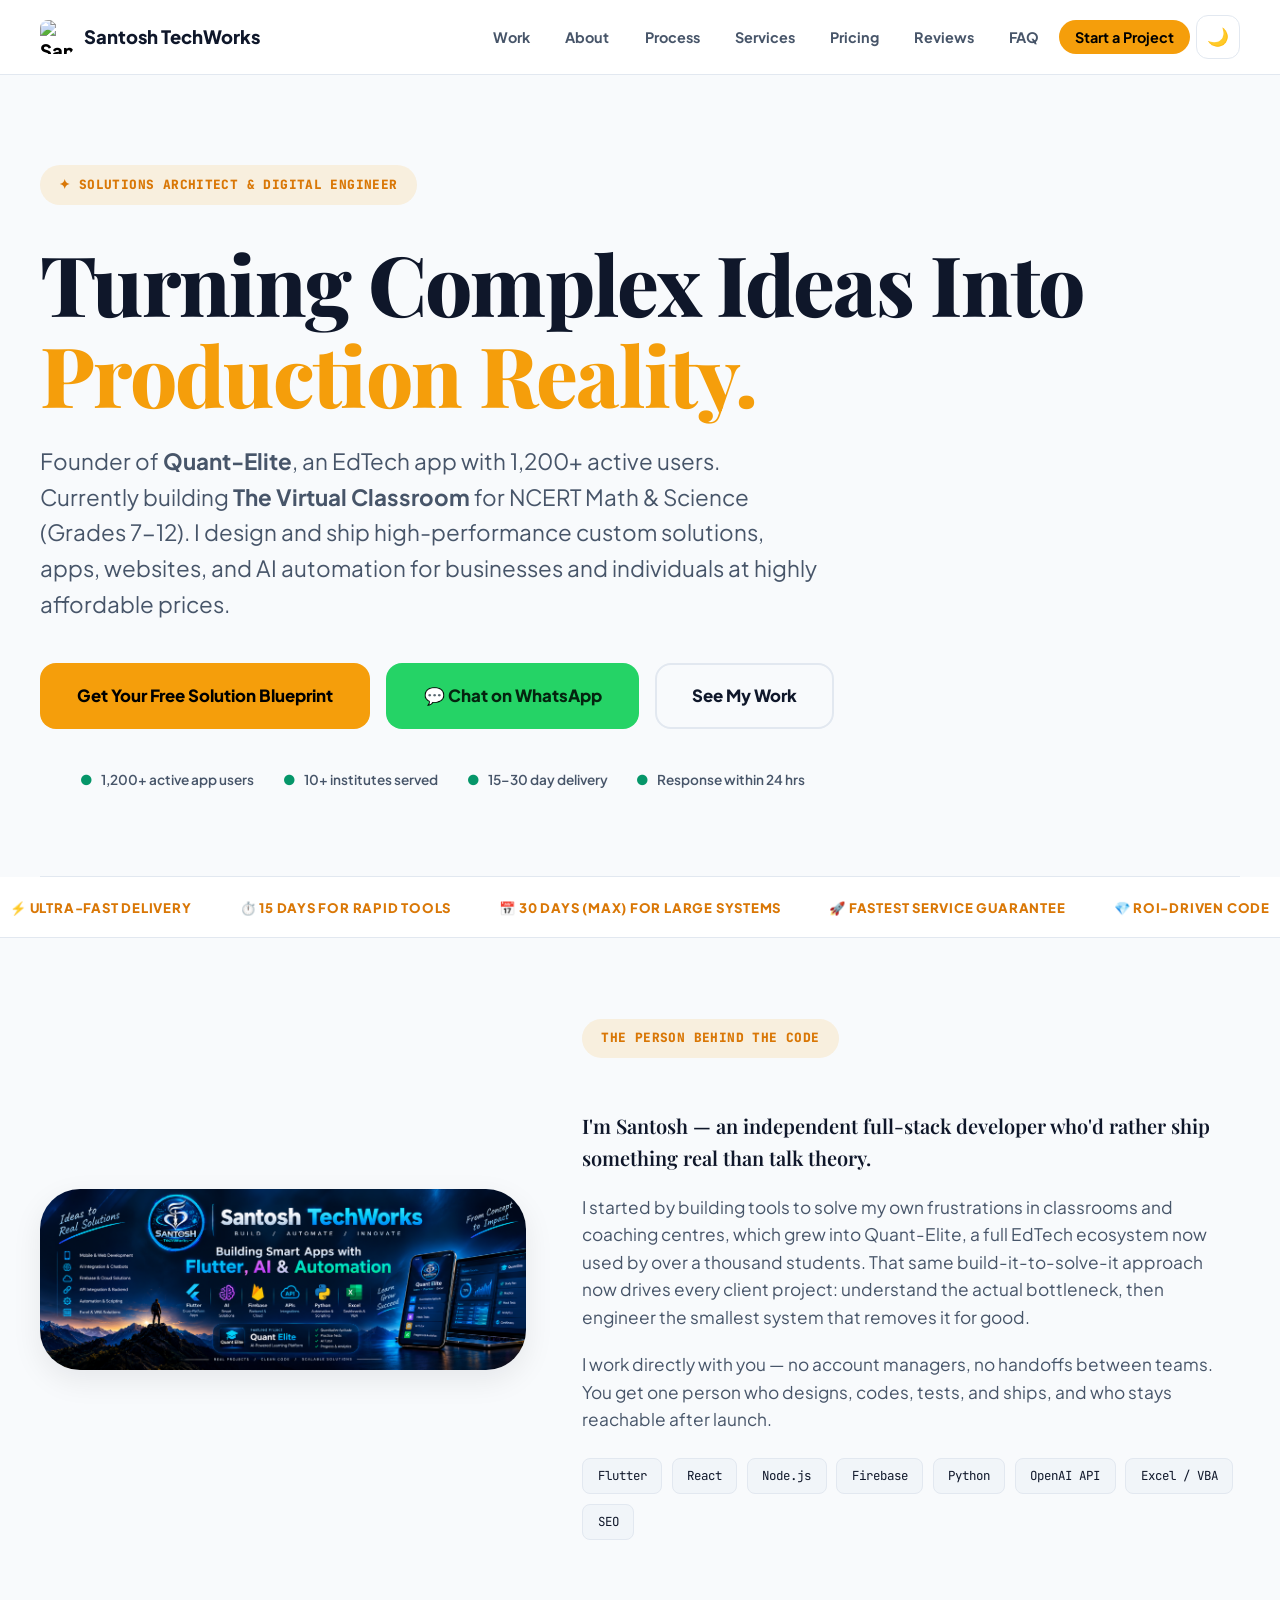
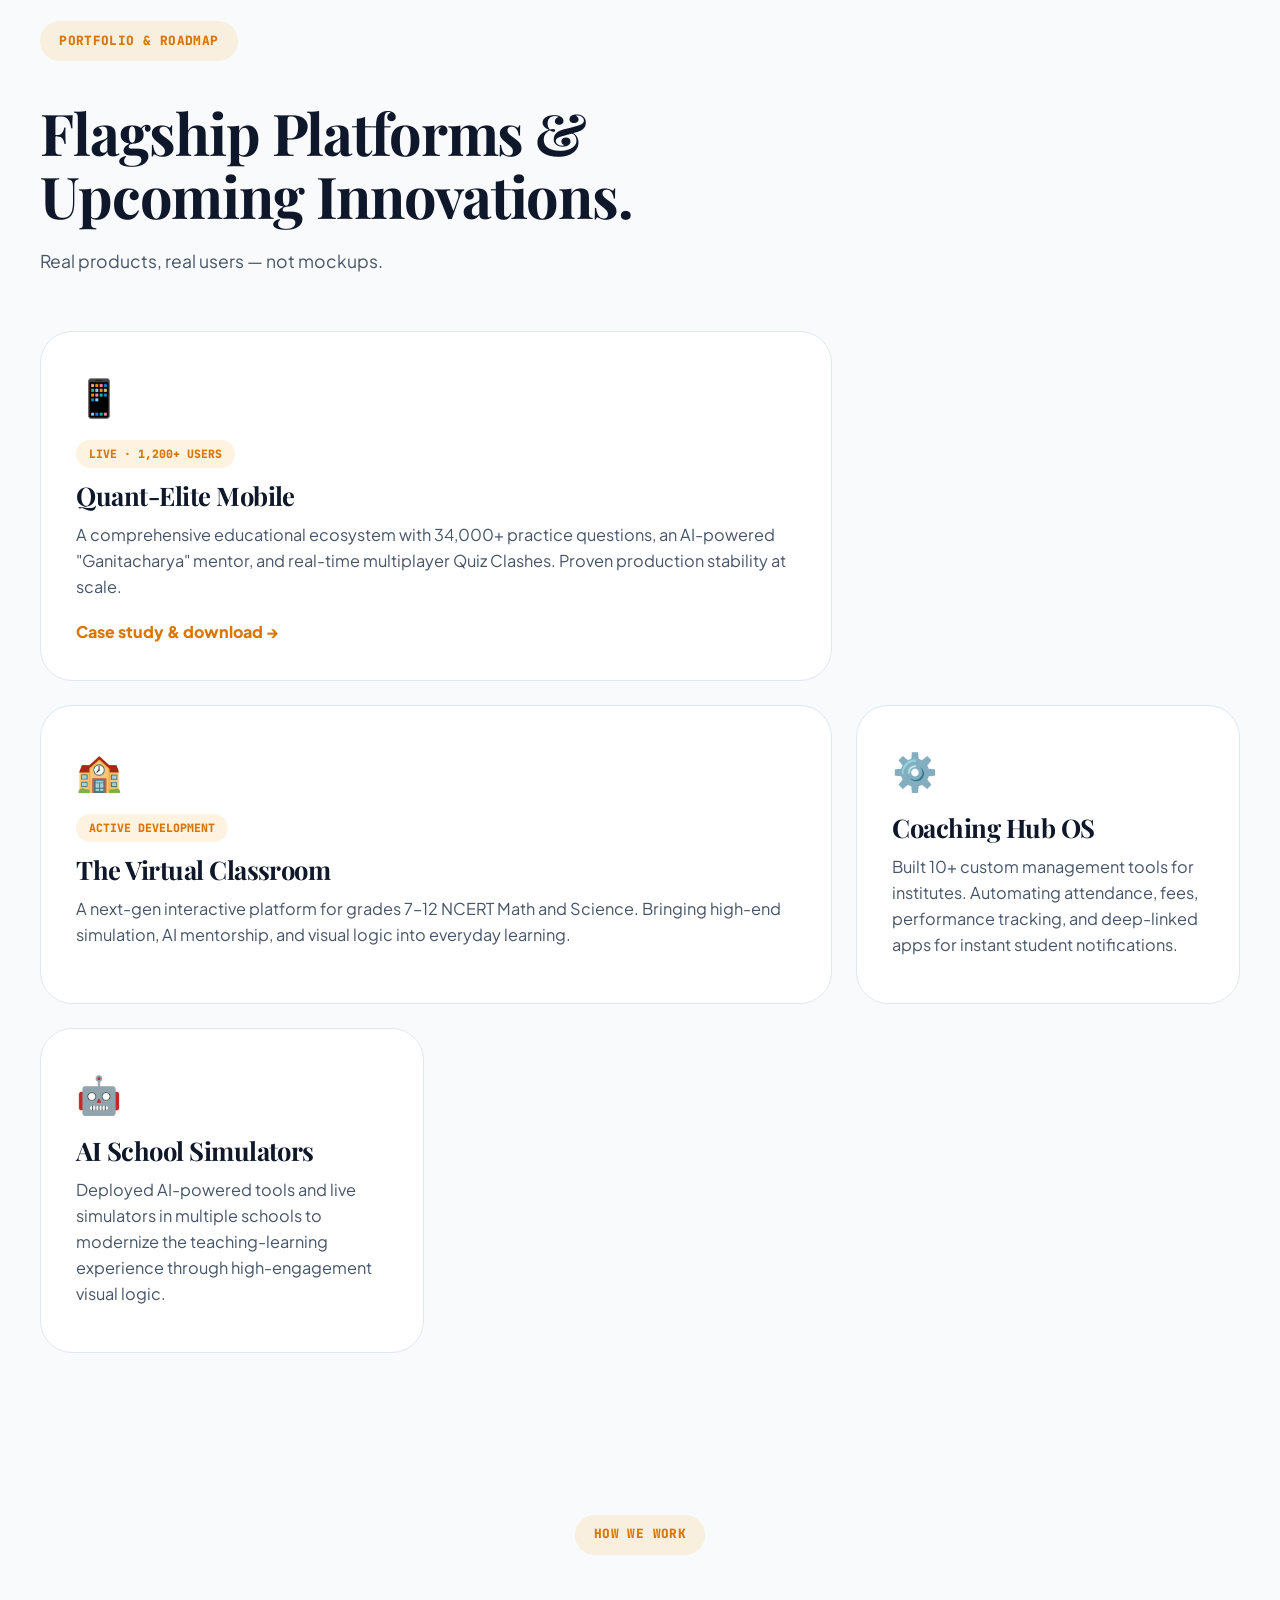
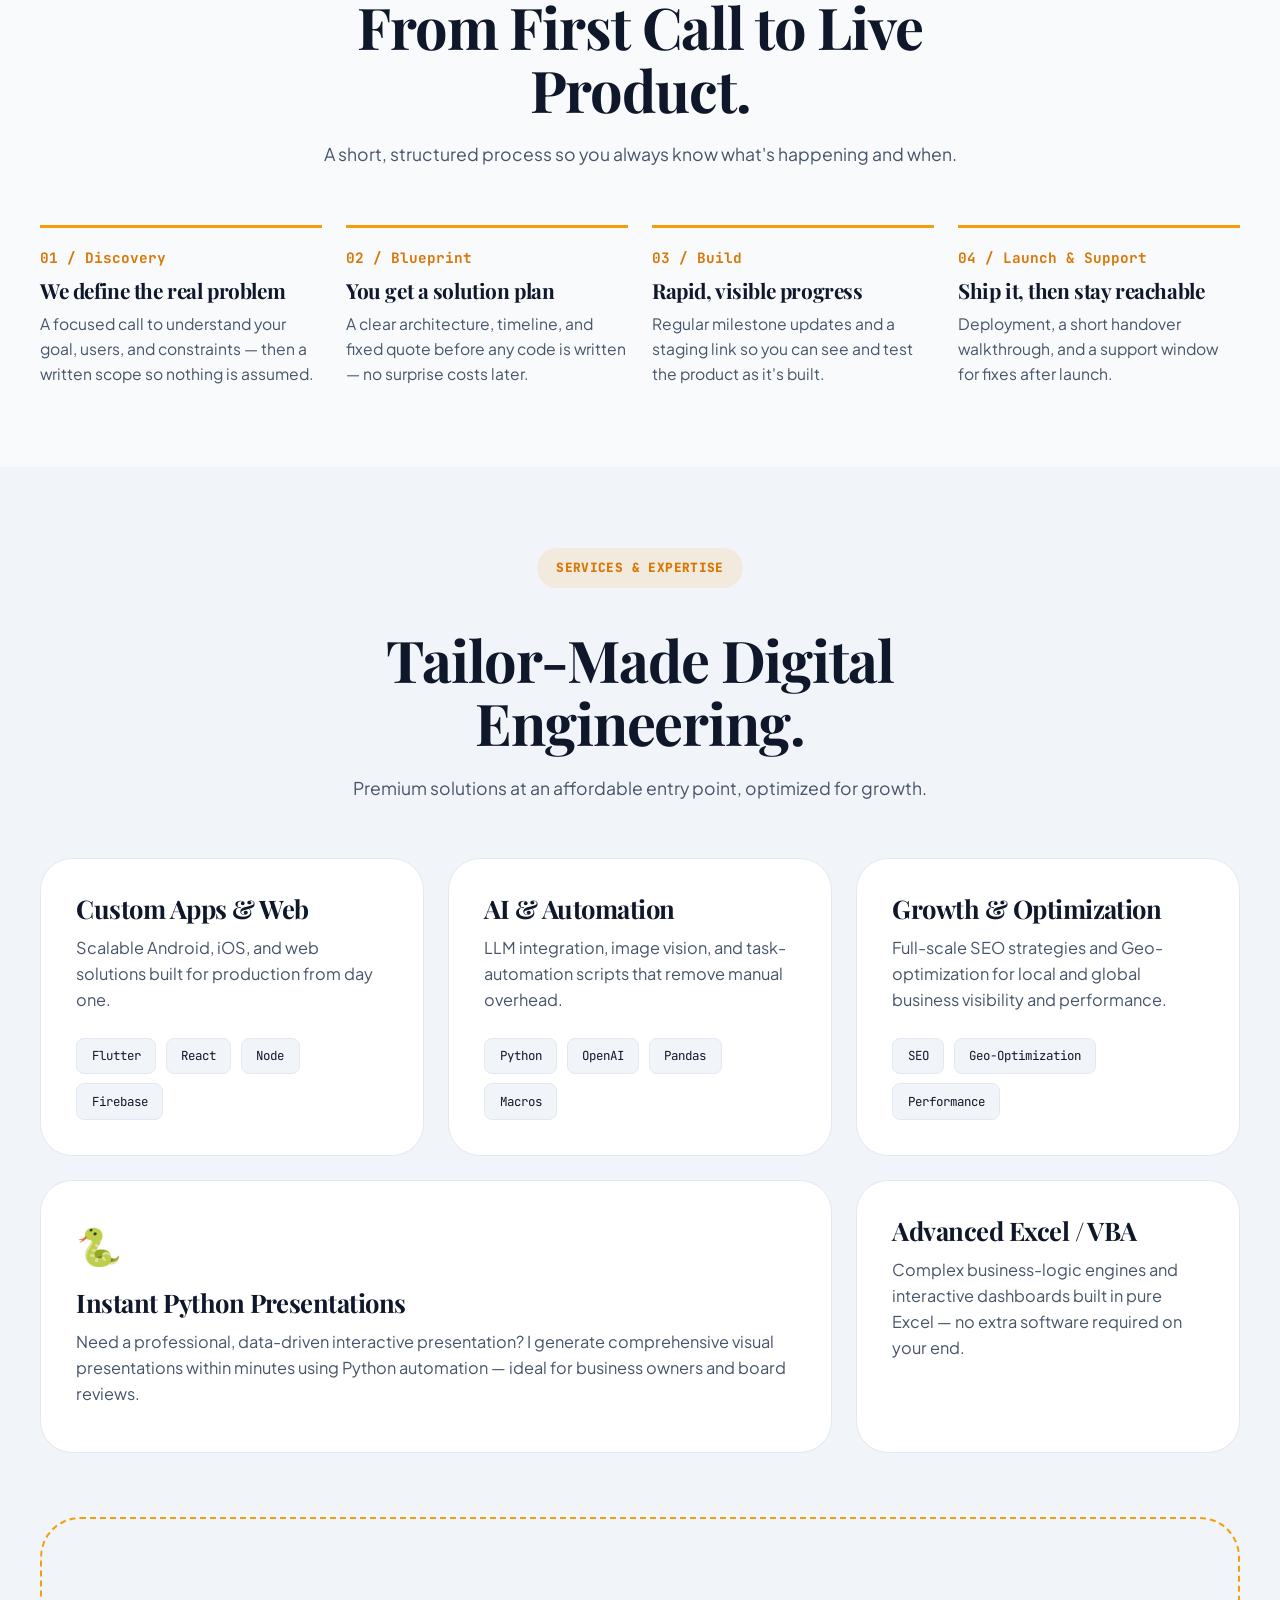
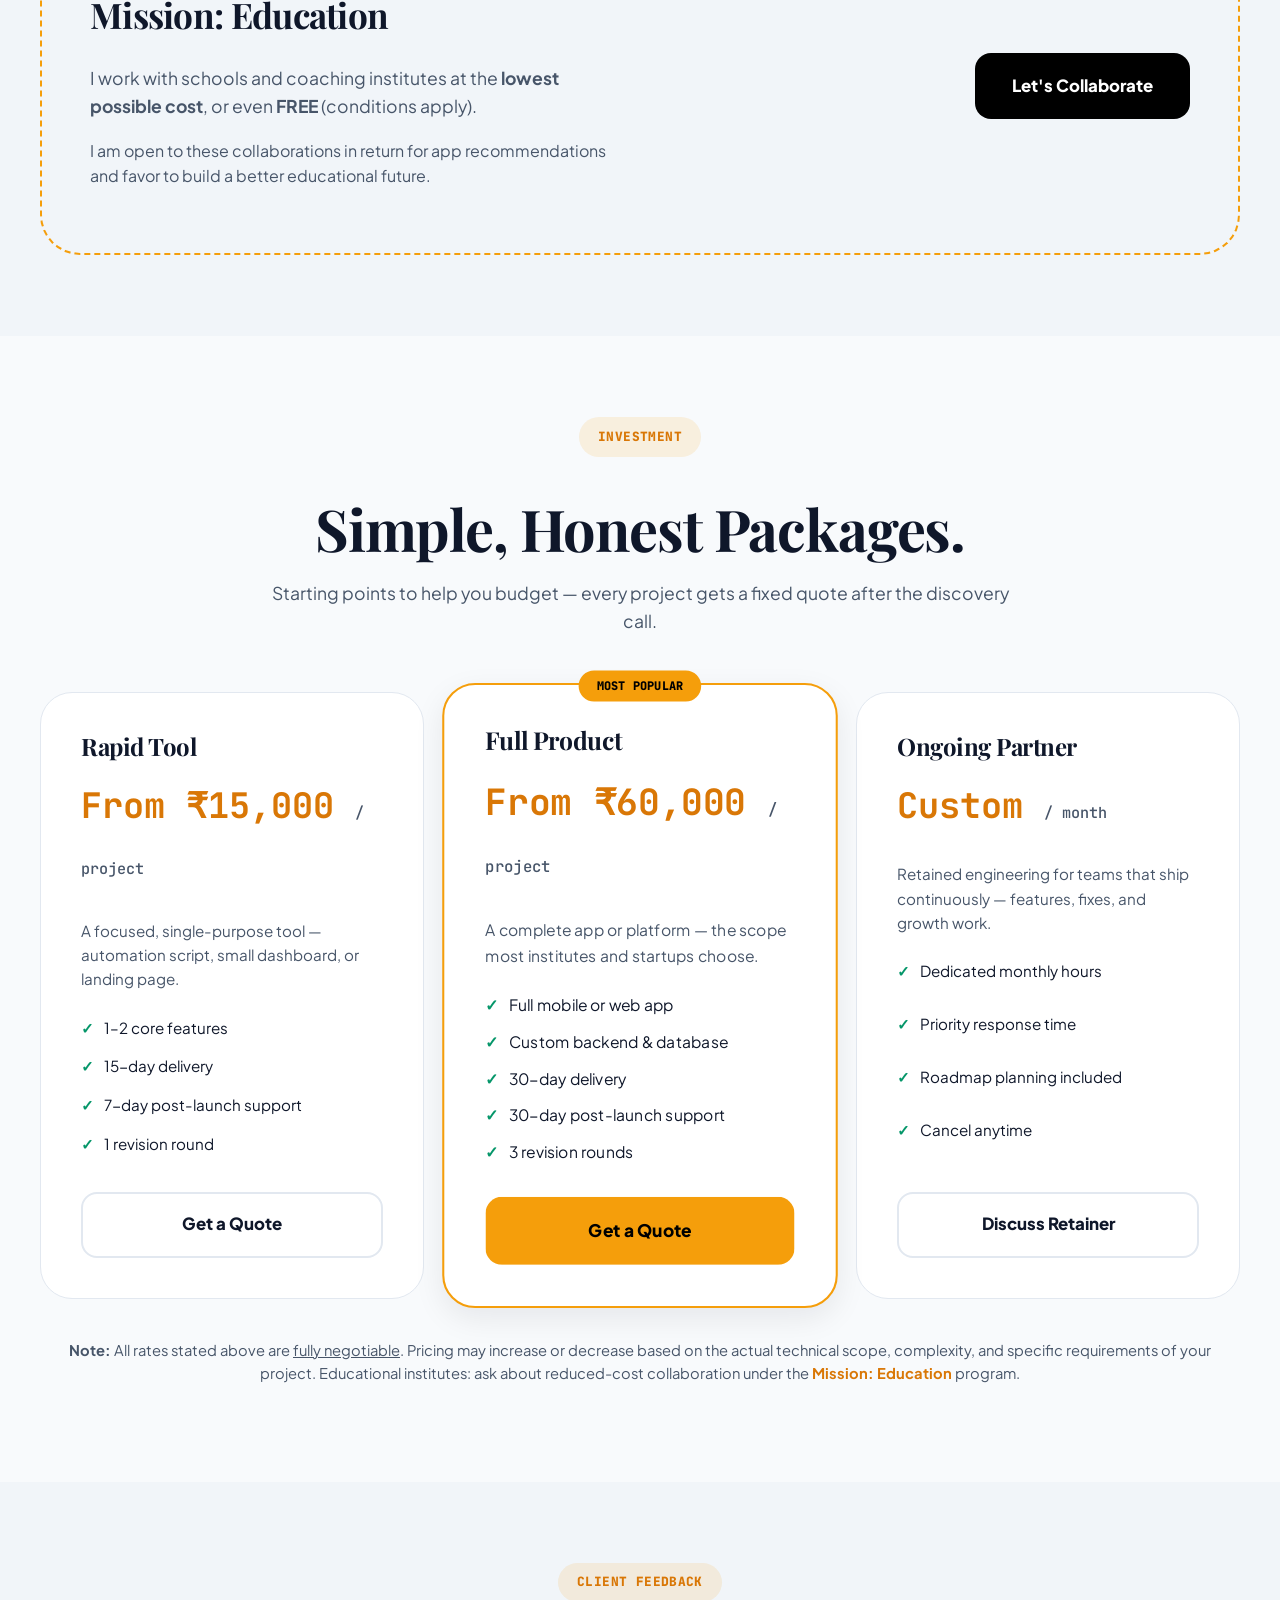
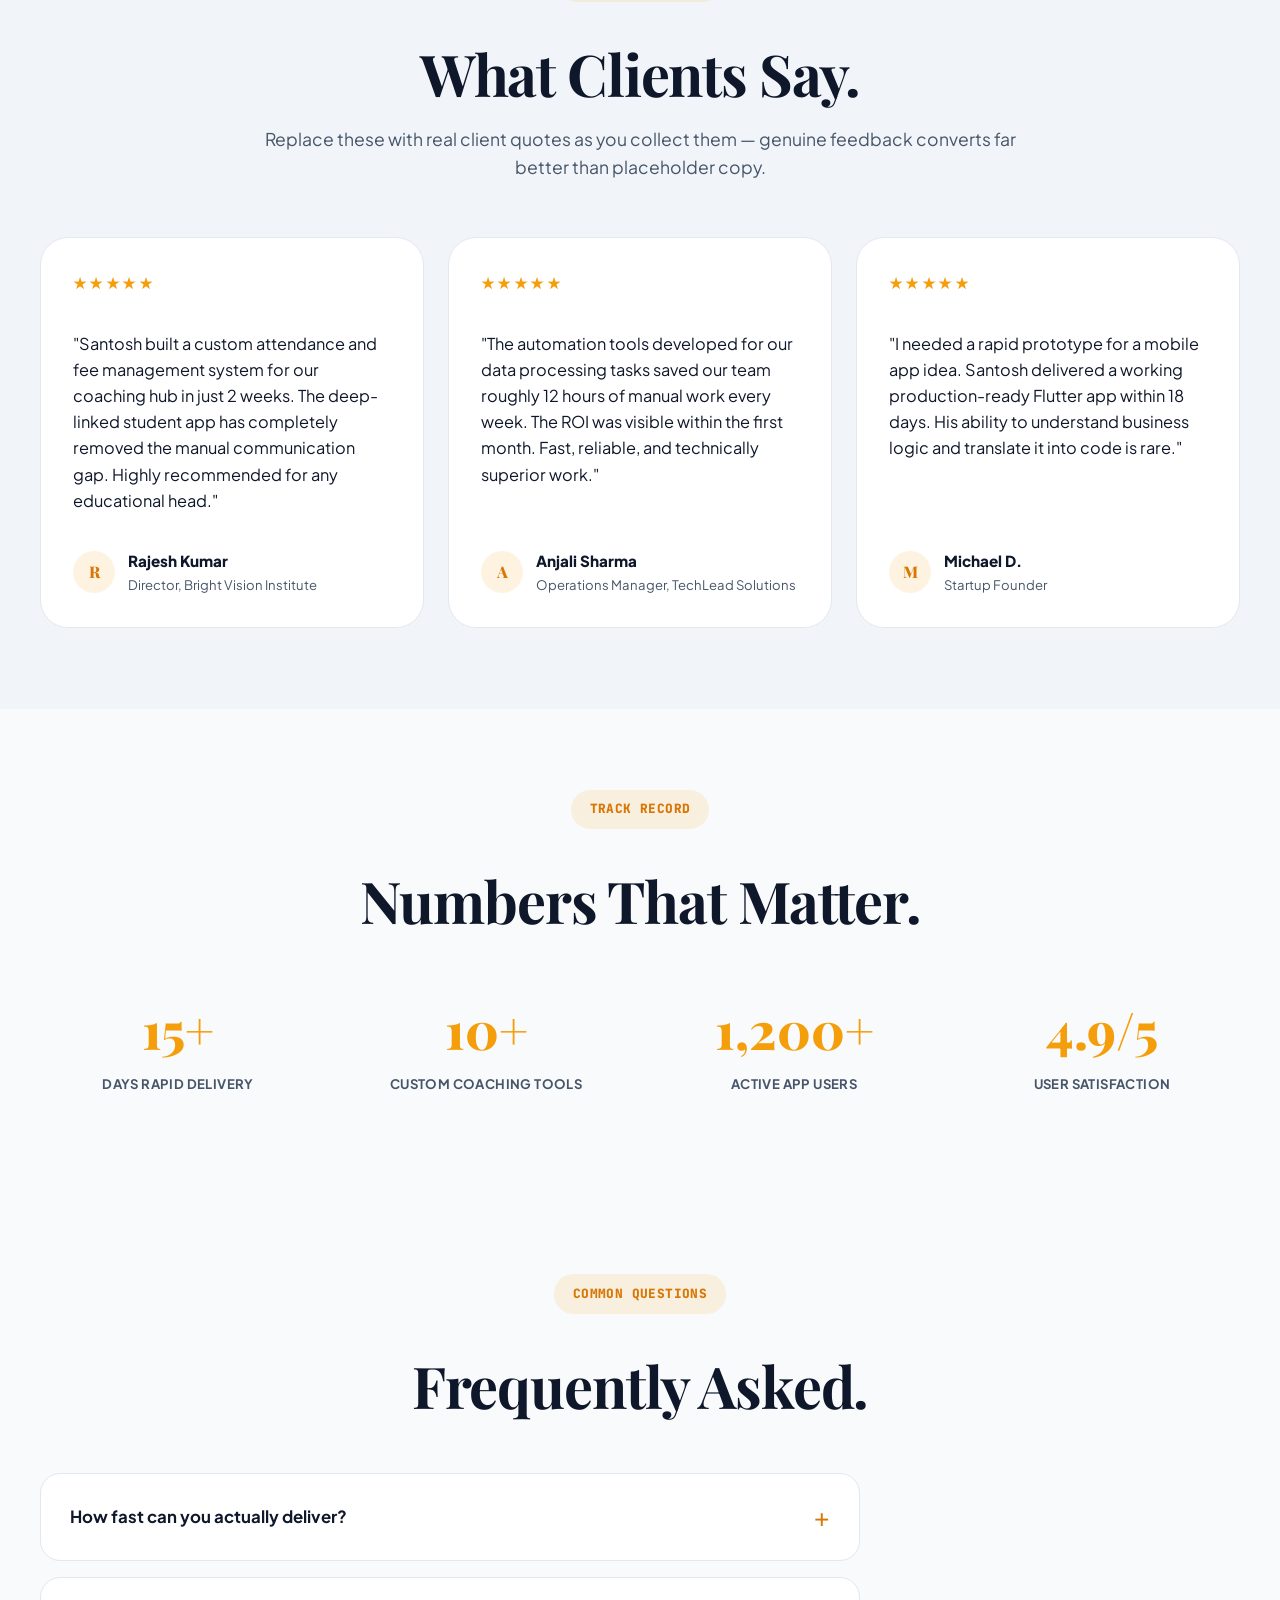
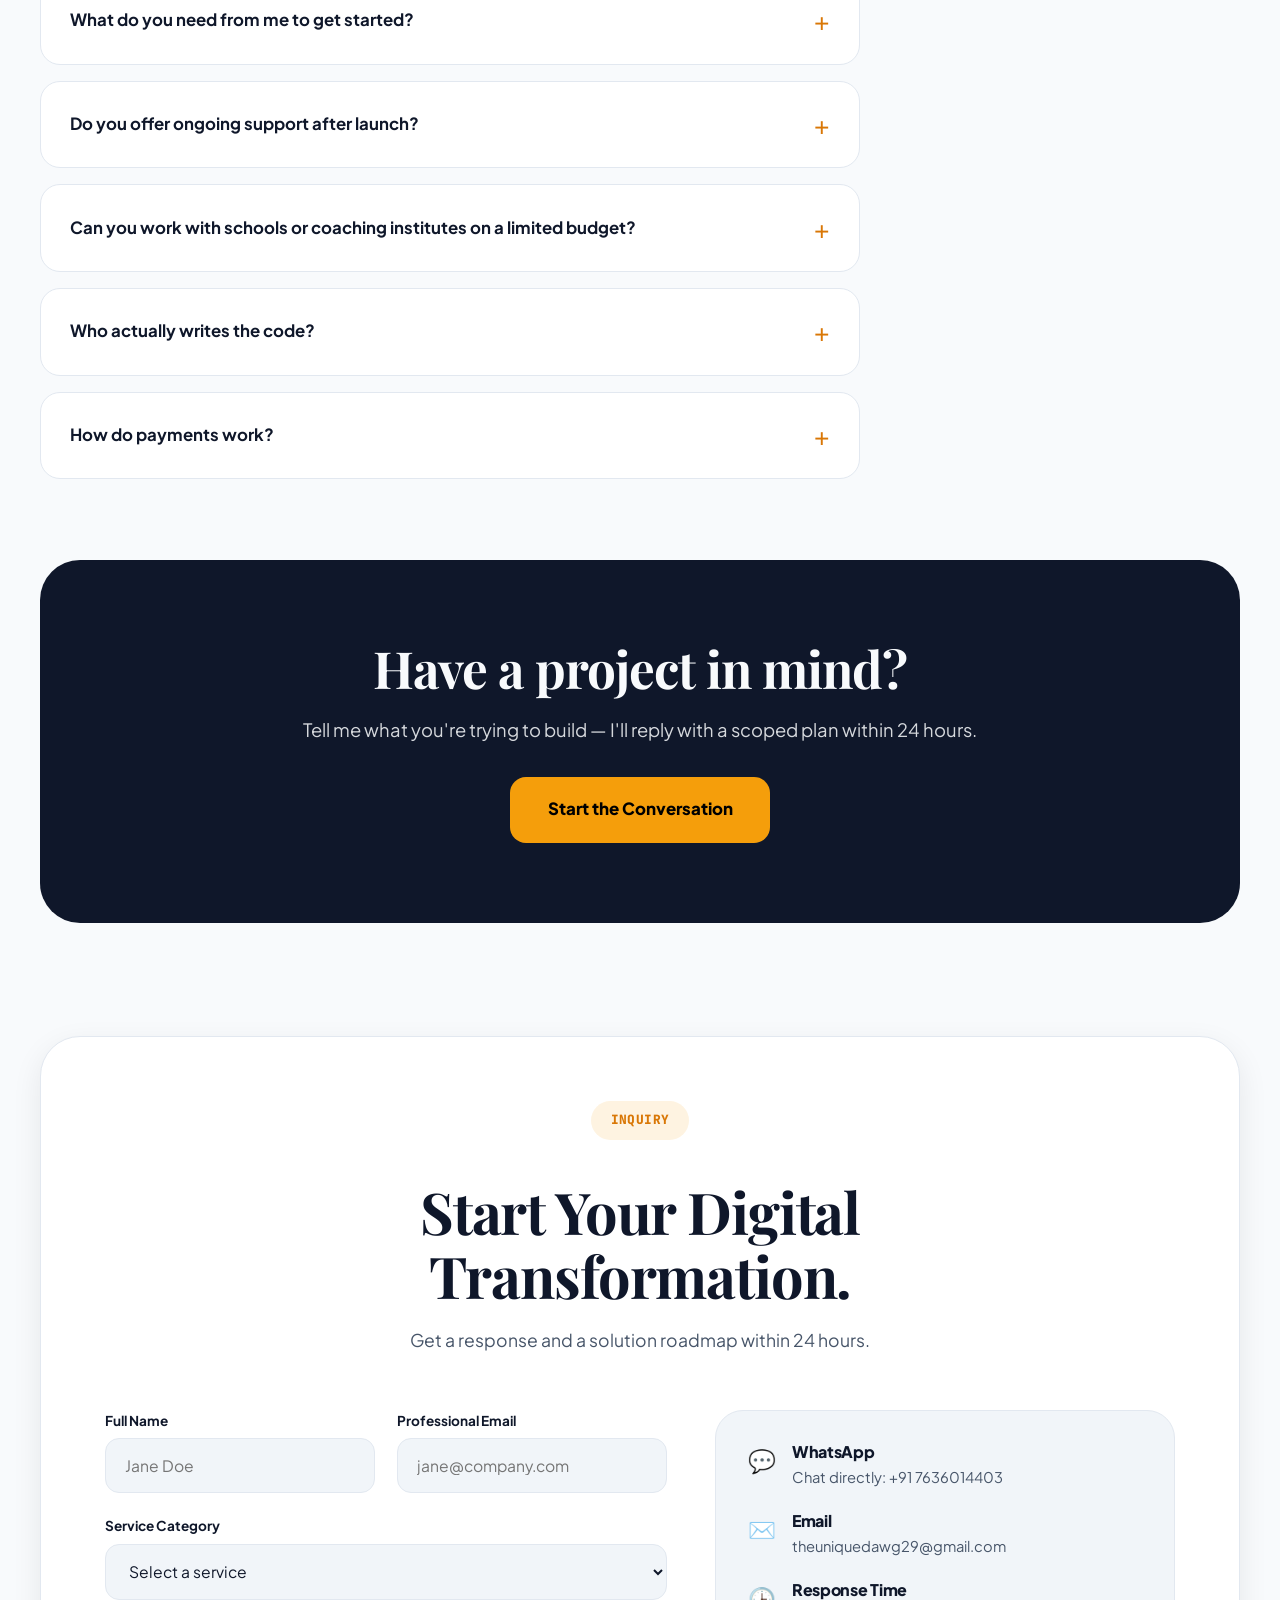
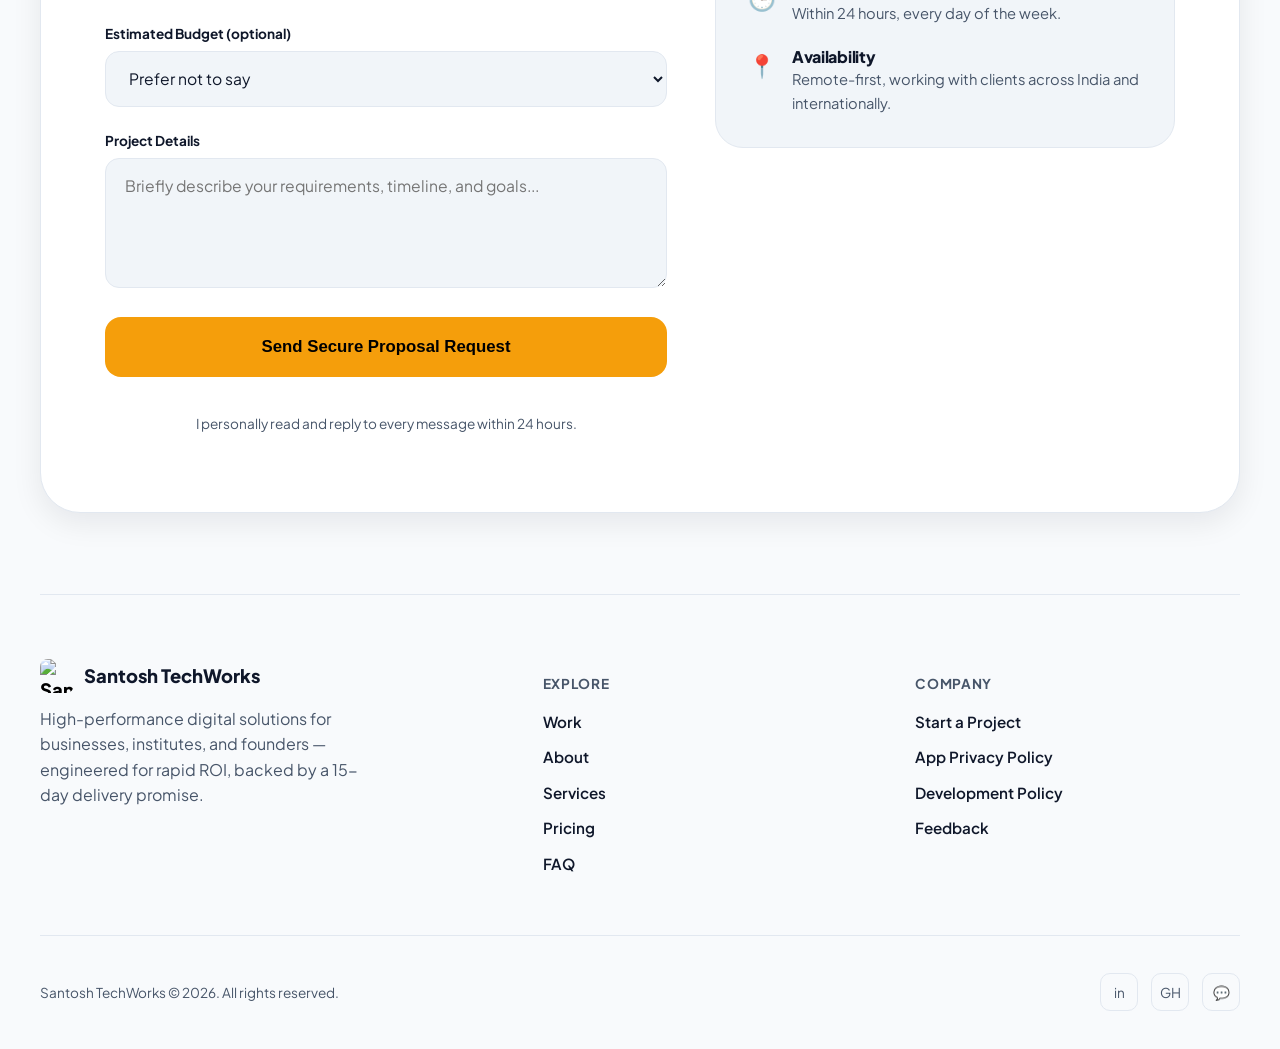
==== commit ccadc153: "Update website content and installation guide" ====
--- a/index.html
+++ b/index.html
@@ -5,12 +5,12 @@
     <meta name="viewport" content="width=device-width, initial-scale=1">
 
     <title>Santosh TechWorks | Full-Stack Developer & AI Solutions Architect — 15-Day Delivery</title>
-    <meta name="description" content="Independent full-stack developer and AI specialist. Creator of Quant-Elite (1,200+ users) and The Virtual Classroom for NCERT Math & Science. Custom apps, automation, and AI integration delivered in 15–30 days.">
+    <meta name="description" content="Independent full-stack developer and AI specialist. Creator of Quant-Elite (100+ users) and The Virtual Classroom for NCERT Math & Science. Custom apps, automation, and AI integration delivered in 15–30 days.">
     <meta name="keywords" content="full stack developer, AI solutions, app developer India, custom software, EdTech developer, automation specialist">
     <meta name="author" content="Santosh">
     <link rel="canonical" href="https://www.santoshtechworks.com/">
 
-    <!-- Open Graph / Social sharing: replace og:url and og:image with your live hosted URLs before publishing -->
+    <!-- Open Graph / Social Sharing: replace og:url and og:image with your live hosted URLs before publishing -->
     <meta property="og:type" content="website">
     <meta property="og:title" content="Santosh TechWorks | Full-Stack Developer & AI Solutions Architect">
     <meta property="og:description" content="From flagship app Quant-Elite to custom automation and educational simulators. High-impact solutions delivered in 15–30 days.">
@@ -24,7 +24,7 @@
     <meta name="theme-color" content="#000000" media="(prefers-color-scheme: dark)">
 
     <!-- Self-contained favicon updated with logo -->
-    <link rel="icon" type="image/png" href="COMPLETE_FLOW_OVERVIEW.png">
+    <link rel="icon" type="image/png" href="app-preview.png">
 
     <link rel="preconnect" href="https://fonts.googleapis.com">
     <link rel="preconnect" href="https://fonts.gstatic.com" crossorigin>
@@ -342,7 +342,7 @@
 <header class="site-header">
     <div class="container navbar">
         <a href="#top" class="logo">
-            <img src="COMPLETE_FLOW_OVERVIEW.png" alt="Santosh TechWorks Flow" class="logo-box" style="padding: 0; background: none; border: none; object-fit: cover;">
+            <img src="app-preview.png" alt="Santosh TechWorks Logo" class="logo-box" style="padding: 0; background: none; border: none; object-fit: cover;">
             Santosh TechWorks
         </a>
         <div class="nav-right">
@@ -400,7 +400,7 @@
     <section class="section container" id="about">
         <div class="about-grid">
             <div class="about-photo" style="background: none; border: none; padding: 0;">
-                <img src="COMPLETE_FLOW_OVERVIEW.png" alt="Santosh TechWorks System Architecture" style="width: 100%; height: auto; border-radius: 40px; box-shadow: var(--shadow);">
+                <img src="Featured_graphic.png" alt="Santosh TechWorks Featured Graphic" style="width: 100%; height: auto; border-radius: 40px; box-shadow: var(--shadow);">
             </div>
             <div class="about-copy">
                 <span class="badge">The Person Behind the Code</span>
@@ -792,7 +792,7 @@
     <div class="footer-grid">
         <div class="footer-brand">
             <a href="#top" class="logo">
-            <img src="COMPLETE_FLOW_OVERVIEW.png" alt="Santosh TechWorks Flow" class="logo-box" style="padding: 0; background: none; border: none; object-fit: cover;">
+            <img src="app-preview.png" alt="Santosh TechWorks Logo" class="logo-box" style="padding: 0; background: none; border: none; object-fit: cover;">
             Santosh TechWorks
         </a>
             <p>High-performance digital solutions for businesses, institutes, and founders — engineered for rapid ROI, backed by a 15-day delivery promise.</p>
